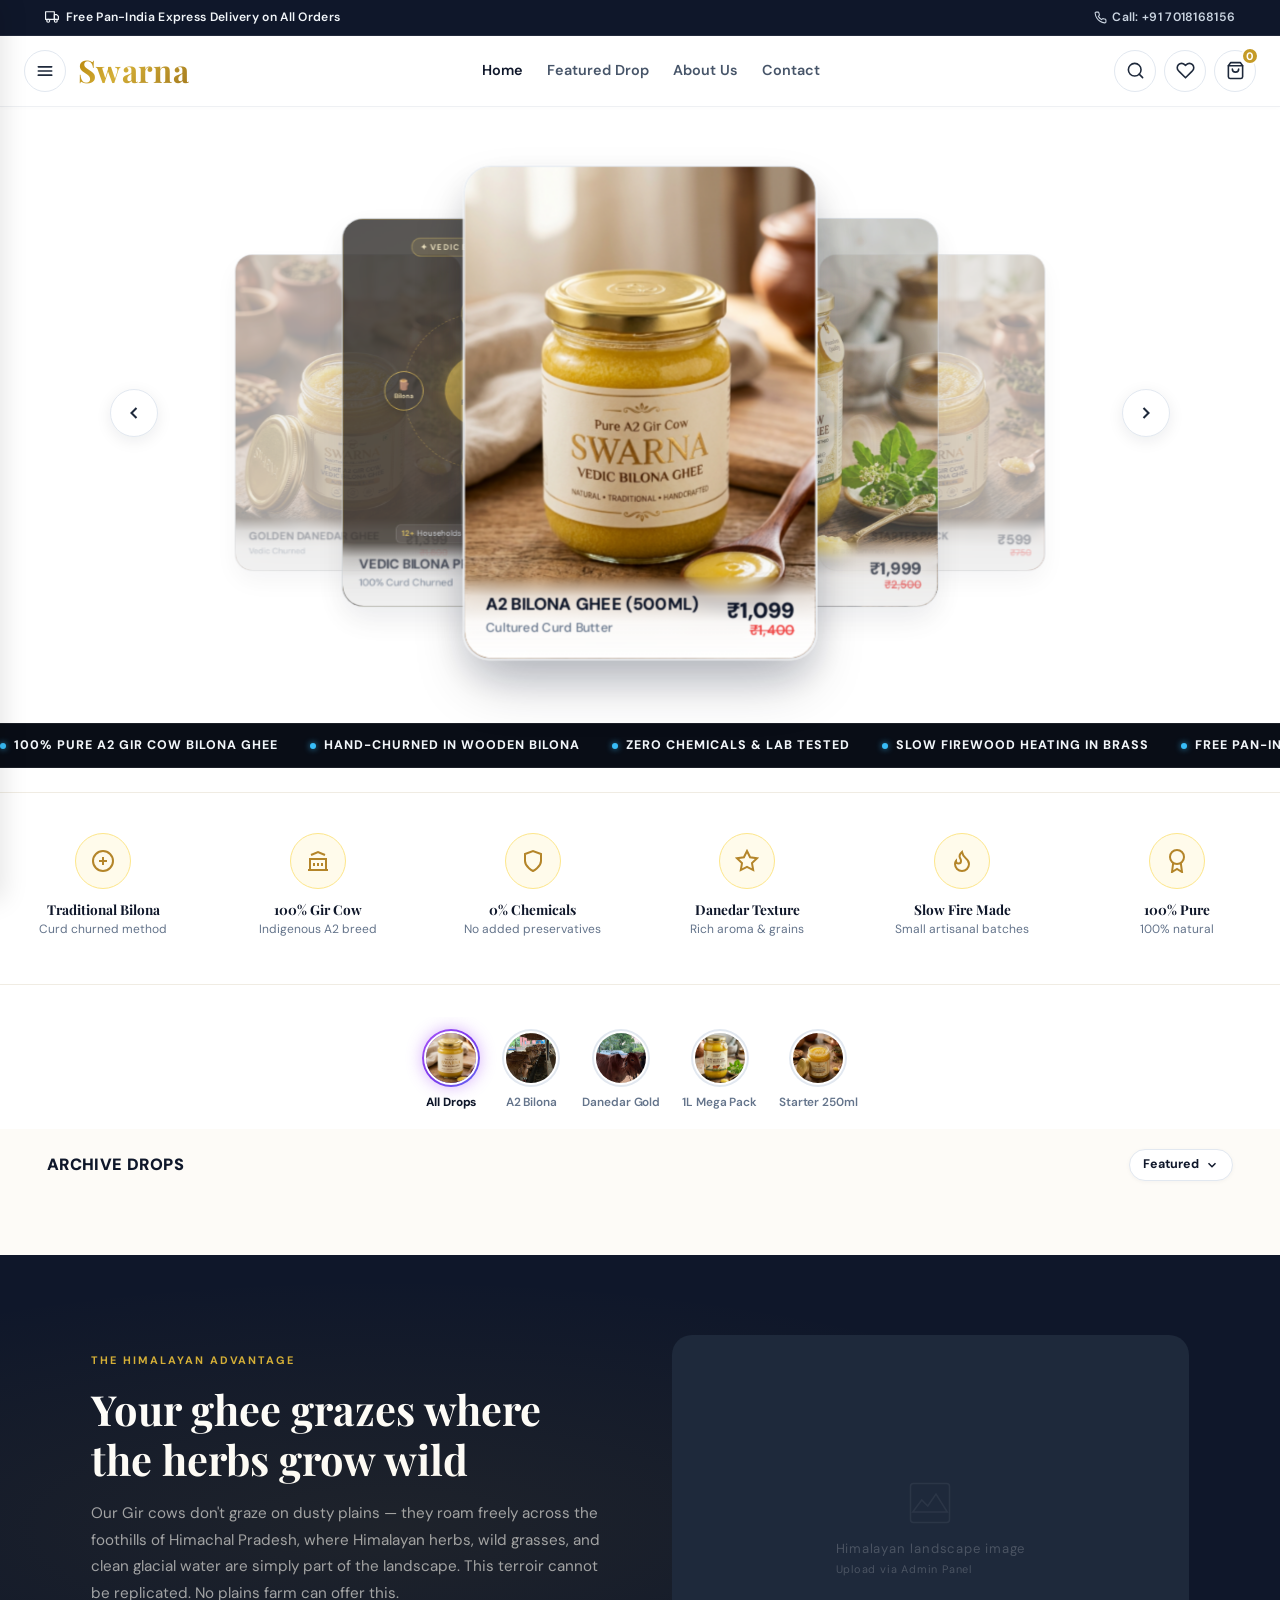
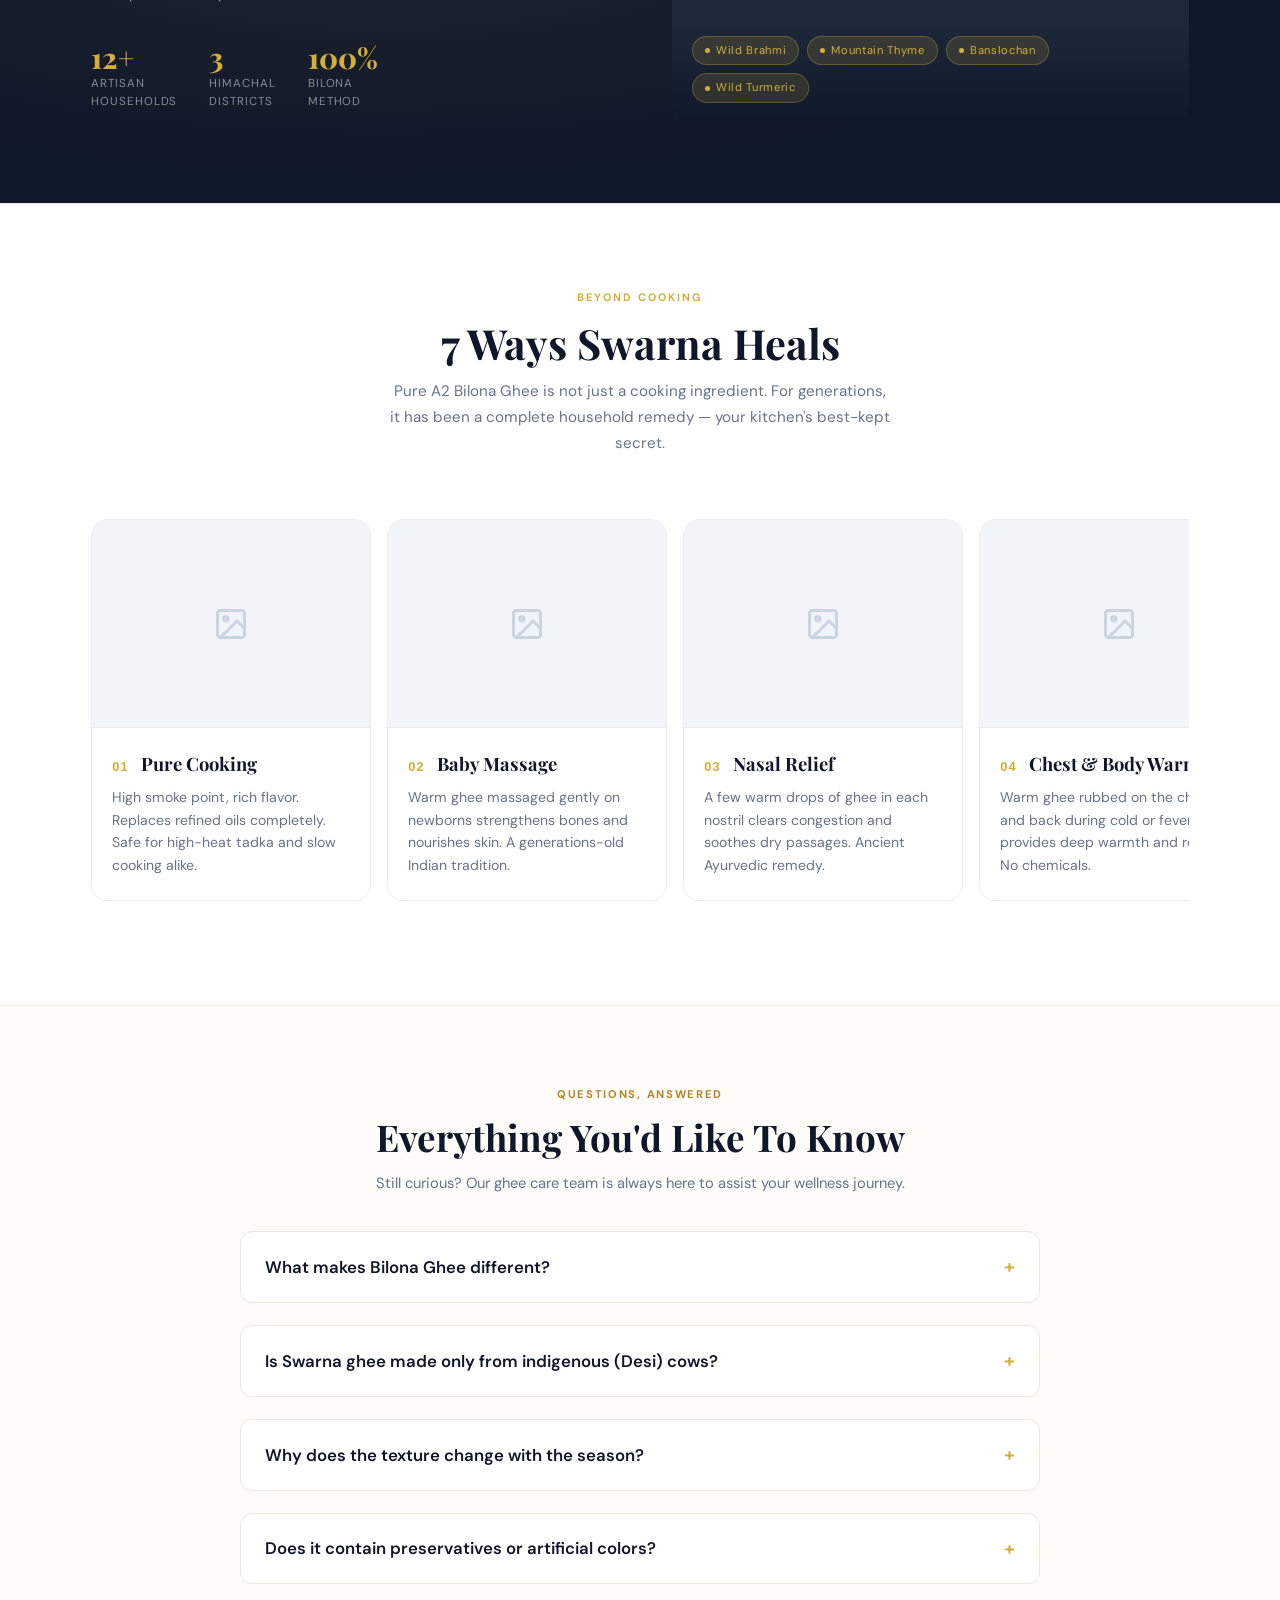
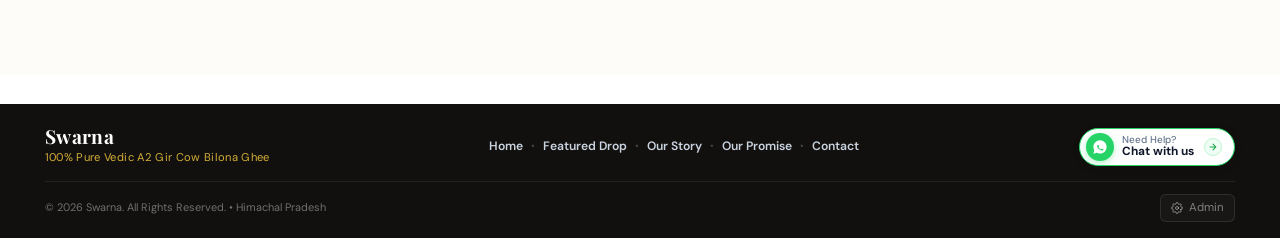
==== index.html @ 678c7cb0 "Initial commit: Swarna Pure A2 Vedic Bilona Ghee eCommerce web app" ====
<!DOCTYPE html>
<html lang="en">
<head>
  <meta charset="UTF-8" />
  <meta name="viewport" content="width=device-width, initial-scale=1.0, viewport-fit=cover" />
  <title>Swarna | Pure A2 Bilona Ghee</title>
  <meta name="description" content="Shop 100% pure A2 Gir Cow Bilona Ghee made using traditional Vedic methods with zero preservatives." />
  <link rel="icon" href="./images/logo.png" type="image/png" />
  
  <!-- Google Fonts -->
  <link rel="preconnect" href="https://fonts.googleapis.com" />
  <link rel="preconnect" href="https://fonts.gstatic.com" crossorigin />
  <link href="https://fonts.googleapis.com/css2?family=DM+Sans:ital,opsz,wght@0,9..40,400..900;1,9..40,400..900&family=Playfair+Display:ital,wght@0,600..900;1,600..900&display=swap" rel="stylesheet" />
  <link rel="stylesheet" href="styles.css" />
</head>
<body class="product-page-body">

  <!-- Top Announcement Bar -->
  <div class="top-bar">
    <div class="container top-bar-content">
      <div class="top-bar-left">
        <span class="announcement-item">
          <svg width="14" height="14" viewBox="0 0 24 24" fill="none" stroke="currentColor" stroke-width="2" stroke-linecap="round" stroke-linejoin="round">
            <rect x="1" y="3" width="15" height="13"></rect>
            <polygon points="16 8 20 8 23 11 23 16 16 16 8"></polygon>
            <circle cx="5.5" cy="18.5" r="2.5"></circle>
            <circle cx="18.5" cy="18.5" r="2.5"></circle>
          </svg>
          <span>Free Pan-India Express Delivery on All Orders</span>
        </span>
      </div>
      <div class="top-bar-right">
        <a href="tel:+917018168156">
          <svg width="13" height="13" viewBox="0 0 24 24" fill="none" stroke="currentColor" stroke-width="2" stroke-linecap="round" stroke-linejoin="round">
            <path d="M22 16.92v3a2 2 0 0 1-2.18 2 19.79 19.79 0 0 1-8.63-3.07 19.5 19.5 0 0 1-6-6 19.79 19.79 0 0 1-3.07-8.67A2 2 0 0 1 4.11 2h3a2 2 0 0 1 2 1.72 12.84 12.84 0 0 0 .7 2.81 2 2 0 0 1-.45 2.11L8.09 9.91a16 16 0 0 0 6 6l1.27-1.27a2 2 0 0 1 2.11-.45 12.84 12.84 0 0 0 2.81.7A2 2 0 0 1 22 16.92z"></path>
          </svg>
          <span>Call: +91 7018168156</span>
        </a>
      </div>
    </div>
  </div>

  <!-- Main Site Header -->
  <header class="site-header">
    <div class="container header-inner">
      <!-- Left Group: Menu Button + Gold Brand Name (Tight Spacing) -->
      <div class="header-left">
        <button class="nav-round-btn header-menu-btn" aria-label="Toggle Navigation Menu" onclick="window.openNavDrawer ? window.openNavDrawer() : document.getElementById('nav-drawer').classList.add('active')">
          <svg width="20" height="20" viewBox="0 0 24 24" fill="none" stroke="currentColor" stroke-width="2" stroke-linecap="round" stroke-linejoin="round">
            <line x1="4" y1="7" x2="20" y2="7"></line>
            <line x1="4" y1="12" x2="20" y2="12"></line>
            <line x1="4" y1="17" x2="20" y2="17"></line>
          </svg>
        </button>

        <a href="index.html" class="brand-logo-clean">
          <span class="brand-title">Swarna</span>
        </a>
      </div>

      <nav class="main-nav">
        <ul>
          <li><a href="index.html" class="active">Home</a></li>
          <li><a href="product.html">Featured Drop</a></li>
          <li><a href="about.html">About Us</a></li>
          <li><a href="contact.html">Contact</a></li>
        </ul>
      </nav>

      <!-- Right: Sleek Round Search, Heart/Wishlist & Bag/Cart Buttons -->
      <div class="header-actions">
        <!-- Search Button -->
        <a href="javascript:void(0)" class="nav-round-btn" aria-label="Search Products" onclick="document.querySelector('.modern-product-grid').scrollIntoView({behavior: 'smooth'})">
          <svg width="19" height="19" viewBox="0 0 24 24" fill="none" stroke="currentColor" stroke-width="2" stroke-linecap="round" stroke-linejoin="round">
            <circle cx="11" cy="11" r="8"></circle>
            <line x1="21" y1="21" x2="16.65" y2="16.65"></line>
          </svg>
        </a>

        <!-- Wishlist / Heart Button -->
        <button class="nav-round-btn wishlist-toggle-btn" aria-label="Wishlist" onclick="alert('Pure Swarna A2 Ghee added to your favorites!')">
          <svg width="19" height="19" viewBox="0 0 24 24" fill="none" stroke="currentColor" stroke-width="2" stroke-linecap="round" stroke-linejoin="round">
            <path d="M20.84 4.61a5.5 5.5 0 0 0-7.78 0L12 5.67l-1.06-1.06a5.5 5.5 0 0 0-7.78 7.78l1.06 1.06L12 21.23l7.78-7.78 1.06-1.06a5.5 5.5 0 0 0 0-7.78z"></path>
          </svg>
        </button>

        <!-- Bag / Cart Button -->
        <button id="cart-btn" class="nav-round-btn cart-round-btn" aria-label="Shopping Bag" onclick="window.openCart ? window.openCart() : document.getElementById('cart-drawer').classList.add('active')">
          <svg width="19" height="19" viewBox="0 0 24 24" fill="none" stroke="currentColor" stroke-width="2" stroke-linecap="round" stroke-linejoin="round">
            <path d="M6 2L3 6v14a2 2 0 0 0 2 2h14a2 2 0 0 0 2-2V6l-3-4z"></path>
            <line x1="3" y1="6" x2="21" y2="6"></line>
            <path d="M16 10a4 4 0 0 1-8 0"></path>
          </svg>
          <span class="cart-count">0</span>
        </button>
      </div>
    </div>
  </header>

  <!-- Carousel Mount Container -->
  <div id="my-custom-carousel"></div>

  <!-- Luxury Dark Marquee Ticker (Exact Match to Reference Style) -->
  <div class="luxury-marquee-strip">
    <div class="luxury-marquee-track">
      <span class="marquee-pill-item"><span class="marquee-dot"></span> 100% PURE A2 GIR COW BILONA GHEE</span>
      <span class="marquee-pill-item"><span class="marquee-dot"></span> HAND-CHURNED IN WOODEN BILONA</span>
      <span class="marquee-pill-item"><span class="marquee-dot"></span> ZERO CHEMICALS & LAB TESTED</span>
      <span class="marquee-pill-item"><span class="marquee-dot"></span> SLOW FIREWOOD HEATING IN BRASS</span>
      <span class="marquee-pill-item"><span class="marquee-dot"></span> FREE PAN-INDIA EXPRESS SHIPPING</span>
      <span class="marquee-pill-item"><span class="marquee-dot"></span> ETHICAL AHIMSA CARE & PASTURE GRAZED</span>
      <span class="marquee-pill-item"><span class="marquee-dot"></span> 100% PURE A2 GIR COW BILONA GHEE</span>
      <span class="marquee-pill-item"><span class="marquee-dot"></span> HAND-CHURNED IN WOODEN BILONA</span>
      <span class="marquee-pill-item"><span class="marquee-dot"></span> ZERO CHEMICALS & LAB TESTED</span>
      <span class="marquee-pill-item"><span class="marquee-dot"></span> SLOW FIREWOOD HEATING IN BRASS</span>
      <span class="marquee-pill-item"><span class="marquee-dot"></span> FREE PAN-INDIA EXPRESS SHIPPING</span>
      <span class="marquee-pill-item"><span class="marquee-dot"></span> ETHICAL AHIMSA CARE & PASTURE GRAZED</span>
    </div>
  </div>

  
  <!-- Trust Strip -->
  <section class="trust-strip">
    <div class="container">
      <div class="trust-item">
        <div class="trust-icon"><svg width="24" height="24" viewBox="0 0 24 24" fill="none" stroke="currentColor" stroke-width="2"><circle cx="12" cy="12" r="10"></circle><path d="M12 8v8M8 12h8"></path></svg></div>
        <h4>Traditional Bilona</h4><p>Curd churned method</p>
      </div>
      <div class="trust-item">
        <div class="trust-icon"><svg width="24" height="24" viewBox="0 0 24 24" fill="none" stroke="currentColor" stroke-width="2"><path d="M3 10h18M5 6l7-3 7 3M4 10v11M20 10v11M8 14v3M12 14v3M16 14v3M2 21h20"></path></svg></div>
        <h4>100% Gir Cow</h4><p>Indigenous A2 breed</p>
      </div>
      <div class="trust-item">
        <div class="trust-icon"><svg width="24" height="24" viewBox="0 0 24 24" fill="none" stroke="currentColor" stroke-width="2"><path d="M12 22s8-4 8-10V5l-8-3-8 3v7c0 6 8 10 8 10z"></path></svg></div>
        <h4>0% Chemicals</h4><p>No added preservatives</p>
      </div>
      <div class="trust-item">
        <div class="trust-icon"><svg width="24" height="24" viewBox="0 0 24 24" fill="none" stroke="currentColor" stroke-width="2"><polygon points="12 2 15.09 8.26 22 9.27 17 14.14 18.18 21.02 12 17.77 5.82 21.02 7 14.14 2 9.27 8.91 8.26 12 2"></polygon></svg></div>
        <h4>Danedar Texture</h4><p>Rich aroma & grains</p>
      </div>
      <div class="trust-item">
        <div class="trust-icon"><svg width="24" height="24" viewBox="0 0 24 24" fill="none" stroke="currentColor" stroke-width="2"><path d="M8.5 14.5A2.5 2.5 0 0011 12c0-1.38-.5-2-1-3-1.072-2.143-.224-4.054 2-6 .5 2.5 2 4.9 4 6.5 2 1.6 3 3.5 3 5.5a7 7 0 11-14 0c0-1.153.433-2.294 1-3a2.5 2.5 0 002.5 2.5z"></path></svg></div>
        <h4>Slow Fire Made</h4><p>Small artisanal batches</p>
      </div>
      <div class="trust-item">
        <div class="trust-icon"><svg width="24" height="24" viewBox="0 0 24 24" fill="none" stroke="currentColor" stroke-width="2"><circle cx="12" cy="8" r="7"></circle><polyline points="8.21 13.89 7 23 12 20 17 23 15.79 13.88"></polyline></svg></div>
        <h4>100% Pure</h4><p>100% natural</p>
      </div>
    </div>
  </section>

  <!-- Horizontal Category Stories / Circle Avatars (With Clean Vertical Gap) -->
  <section class="category-stories-section">
    <div class="container">
      <div class="category-stories-track">
        <!-- Story 1: All Drops -->
        <div class="category-story-item active" onclick="filterCategoryDrops('all', this)">
          <div class="category-story-ring">
            <div class="category-story-img-wrap">
              <img src="./images/swarna-500ml.jpg" alt="All Drops" />
            </div>
          </div>
          <span class="category-story-label">All Drops</span>
        </div>

        <!-- Story 2: A2 Bilona -->
        <div class="category-story-item" onclick="filterCategoryDrops('bilona', this)">
          <div class="category-story-ring">
            <div class="category-story-img-wrap">
              <img src="./images/bilona-churning.jpg" alt="A2 Bilona" />
            </div>
          </div>
          <span class="category-story-label">A2 Bilona</span>
        </div>

        <!-- Story 3: Golden Danedar -->
        <div class="category-story-item" onclick="filterCategoryDrops('danedar', this)">
          <div class="category-story-ring">
            <div class="category-story-img-wrap">
              <img src="./images/golden-ghee.jpg" alt="Danedar Gold" />
            </div>
          </div>
          <span class="category-story-label">Danedar Gold</span>
        </div>

        <!-- Story 4: 1L Value Pack -->
        <div class="category-story-item" onclick="filterCategoryDrops('1000ml', this)">
          <div class="category-story-ring">
            <div class="category-story-img-wrap">
              <img src="./images/swarna-1000ml.jpg" alt="1L Mega Pack" />
            </div>
          </div>
          <span class="category-story-label">1L Mega Pack</span>
        </div>

        <!-- Story 5: Starter 250ml -->
        <div class="category-story-item" onclick="filterCategoryDrops('250ml', this)">
          <div class="category-story-ring">
            <div class="category-story-img-wrap">
              <img src="./images/swarna-250ml.jpg" alt="250ml Starter" />
            </div>
          </div>
          <span class="category-story-label">Starter 250ml</span>
        </div></div></div></div></section>

  <!-- Direct Modern 2-Column Product Grid -->
  <section id="shop-collection" class="collection-section" style="padding-top: 6px;">
    <div class="container">
      <div class="archive-header-row">
        <h2 class="archive-header-title">ARCHIVE DROPS</h2>
        <div class="archive-filter-pill" onclick="alert('Sorting: Featured Collection');">
          <span>Featured</span>
          <svg width="14" height="14" viewBox="0 0 24 24" fill="none" stroke="currentColor" stroke-width="2.5"><polyline points="6 9 12 15 18 9"></polyline></svg>
        </div>
      </div>

      <div class="modern-product-grid" id="dynamic-product-grid">
        <!-- Products will be injected here via API -->
      </div>
    </div>
  </section>

  <!-- ═══════════════════════════════════════════════
       HIMALAYAN DIFFERENCE SECTION
  ════════════════════════════════════════════════ -->
  <section class="himalayan-section">
    <div class="container">
      <div class="himalayan-left">
        <span class="himalayan-tag">The Himalayan Advantage</span>
        <h2 class="himalayan-title" data-en="Your ghee grazes where the herbs grow wild" data-hi="जहाँ जड़ी-बूटियाँ उगती हैं, वहाँ से आती है आपकी घी">Your ghee grazes where the herbs grow wild</h2>
        <p class="himalayan-desc" data-en="Our Gir cows don't graze on dusty plains — they roam freely across the foothills of Himachal Pradesh, where Himalayan herbs, wild grasses, and clean glacial water are simply part of the landscape. This terroir cannot be replicated. No plains farm can offer this." data-hi="हमारी गिर गायें धूल भरे मैदानों में नहीं चरतीं — वे हिमाचल प्रदेश की तलहटियों में स्वतंत्र रूप से विचरती हैं, जहाँ हिमालयी जड़ी-बूटियाँ, जंगली घास और स्वच्छ हिमनद जल परिदृश्य का हिस्सा हैं।">Our Gir cows don't graze on dusty plains — they roam freely across the foothills of Himachal Pradesh, where Himalayan herbs, wild grasses, and clean glacial water are simply part of the landscape. This terroir cannot be replicated. No plains farm can offer this.</p>
        <div class="himalayan-stats">
          <div class="himalayan-stat">
            <div class="himalayan-stat-value" id="stat-households">12+</div>
            <div class="himalayan-stat-label">Artisan<br>Households</div>
          </div>
          <div class="himalayan-stat">
            <div class="himalayan-stat-value" id="stat-districts">3</div>
            <div class="himalayan-stat-label">Himachal<br>Districts</div>
          </div>
          <div class="himalayan-stat">
            <div class="himalayan-stat-value">100%</div>
            <div class="himalayan-stat-label">Bilona<br>Method</div>
          </div>
        </div>
      </div>
      <div class="himalayan-right">
        <div class="himalayan-img-wrap" id="himalayan-img-wrap">
          <div class="himalayan-img-placeholder" id="himalayan-placeholder">
            <svg width="48" height="48" viewBox="0 0 256 256" fill="none" stroke="rgba(255,255,255,0.2)" stroke-width="8"><path d="M220 176L160 80 116 144 84 112 36 176Z"/><rect x="24" y="24" width="208" height="208" rx="16"/></svg>
            <span>Himalayan landscape image<br><small>Upload via Admin Panel</small></span>
          </div>
          <div class="himalayan-herbs">
            <span class="herb-pill"><span class="herb-dot"></span> Wild Brahmi</span>
            <span class="herb-pill"><span class="herb-dot"></span> Mountain Thyme</span>
            <span class="herb-pill"><span class="herb-dot"></span> Banslochan</span>
            <span class="herb-pill"><span class="herb-dot"></span> Wild Turmeric</span>
          </div>
        </div>
      </div>
    </div>
  </section>

  <!-- ═══════════════════════════════════════════════
       7 WAYS SWARNA HEALS
  ════════════════════════════════════════════════ -->
  <section class="heals-section">
    <div class="container">
      <div class="heals-header">
        <span class="heals-section-tag">Beyond Cooking</span>
        <h2 class="heals-title" data-en="7 Ways Swarna Heals" data-hi="7 तरीके जिनसे स्वर्ण घी लाभ देती है">7 Ways Swarna Heals</h2>
        <p class="heals-subtitle" data-en="Pure A2 Bilona Ghee is not just a cooking ingredient. For generations, it has been a complete household remedy — your kitchen's best-kept secret." data-hi="शुद्ध A2 बिलोना घी सिर्फ खाना पकाने की सामग्री नहीं है। पीढ़ियों से यह एक पूर्ण घरेलू उपाय रहा है।">Pure A2 Bilona Ghee is not just a cooking ingredient. For generations, it has been a complete household remedy — your kitchen's best-kept secret.</p>
      </div>
                  <div class="heals-horizontal-track">
        
        <!-- 1. Cooking -->
        <div class="heal-slide-card">
          <div class="heal-slide-img">
            <div class="heal-slide-placeholder">
              <svg viewBox="0 0 24 24" fill="none" stroke="currentColor" stroke-width="2" stroke-linecap="round" stroke-linejoin="round"><rect x="3" y="3" width="18" height="18" rx="2" ry="2"></rect><circle cx="8.5" cy="8.5" r="1.5"></circle><polyline points="21 15 16 10 5 21"></polyline></svg>
            </div>
          </div>
          <div class="heal-slide-content">
            <h3 data-en="<span>01</span> Pure Cooking" data-hi="<span>01</span> शुद्ध खाना पकाना"><span>01</span> Pure Cooking</h3>
            <p data-en="High smoke point, rich flavor. Replaces refined oils completely. Safe for high-heat tadka and slow cooking alike." data-hi="उच्च स्मोक पॉइंट, समृद्ध स्वाद। परिष्कृत तेलों को पूरी तरह से बदलता है।">High smoke point, rich flavor. Replaces refined oils completely. Safe for high-heat tadka and slow cooking alike.</p>
          </div>
        </div>

        <!-- 2. Baby Massage -->
        <div class="heal-slide-card">
          <div class="heal-slide-img">
            <div class="heal-slide-placeholder">
              <svg viewBox="0 0 24 24" fill="none" stroke="currentColor" stroke-width="2" stroke-linecap="round" stroke-linejoin="round"><rect x="3" y="3" width="18" height="18" rx="2" ry="2"></rect><circle cx="8.5" cy="8.5" r="1.5"></circle><polyline points="21 15 16 10 5 21"></polyline></svg>
            </div>
          </div>
          <div class="heal-slide-content">
            <h3 data-en="<span>02</span> Baby Massage" data-hi="<span>02</span> शिशु मालिश"><span>02</span> Baby Massage</h3>
            <p data-en="Warm ghee massaged gently on newborns strengthens bones and nourishes skin. A generations-old Indian tradition." data-hi="नवजात शिशुओं पर गर्म घी की मालिश हड्डियों को मजबूत बनाती है और त्वचा को पोषण देती है।">Warm ghee massaged gently on newborns strengthens bones and nourishes skin. A generations-old Indian tradition.</p>
          </div>
        </div>

        <!-- 3. Nasal & Cold -->
        <div class="heal-slide-card">
          <div class="heal-slide-img">
            <div class="heal-slide-placeholder">
              <svg viewBox="0 0 24 24" fill="none" stroke="currentColor" stroke-width="2" stroke-linecap="round" stroke-linejoin="round"><rect x="3" y="3" width="18" height="18" rx="2" ry="2"></rect><circle cx="8.5" cy="8.5" r="1.5"></circle><polyline points="21 15 16 10 5 21"></polyline></svg>
            </div>
          </div>
          <div class="heal-slide-content">
            <h3 data-en="<span>03</span> Nasal Relief" data-hi="<span>03</span> नाक से राहत"><span>03</span> Nasal Relief</h3>
            <p data-en="A few warm drops of ghee in each nostril clears congestion and soothes dry passages. Ancient Ayurvedic remedy." data-hi="प्रत्येक नथुने में गर्म घी की कुछ बूंदें जमाव को साफ करती हैं।">A few warm drops of ghee in each nostril clears congestion and soothes dry passages. Ancient Ayurvedic remedy.</p>
          </div>
        </div>

        <!-- 4. Chest/Body Rub -->
        <div class="heal-slide-card">
          <div class="heal-slide-img">
            <div class="heal-slide-placeholder">
              <svg viewBox="0 0 24 24" fill="none" stroke="currentColor" stroke-width="2" stroke-linecap="round" stroke-linejoin="round"><rect x="3" y="3" width="18" height="18" rx="2" ry="2"></rect><circle cx="8.5" cy="8.5" r="1.5"></circle><polyline points="21 15 16 10 5 21"></polyline></svg>
            </div>
          </div>
          <div class="heal-slide-content">
            <h3 data-en="<span>04</span> Chest & Body Warmth" data-hi="<span>04</span> छाती व शरीर की गर्माहट"><span>04</span> Chest & Body Warmth</h3>
            <p data-en="Warm ghee rubbed on the chest and back during cold or fever provides deep warmth and relief. No chemicals." data-hi="सर्दी या बुखार के दौरान छाती और पीठ पर गर्म घी की मालिश गहरी गर्माहट देती है।">Warm ghee rubbed on the chest and back during cold or fever provides deep warmth and relief. No chemicals.</p>
          </div>
        </div>

        <!-- 5. Hair Oiling -->
        <div class="heal-slide-card">
          <div class="heal-slide-img">
            <div class="heal-slide-placeholder">
              <svg viewBox="0 0 24 24" fill="none" stroke="currentColor" stroke-width="2" stroke-linecap="round" stroke-linejoin="round"><rect x="3" y="3" width="18" height="18" rx="2" ry="2"></rect><circle cx="8.5" cy="8.5" r="1.5"></circle><polyline points="21 15 16 10 5 21"></polyline></svg>
            </div>
          </div>
          <div class="heal-slide-content">
            <h3 data-en="<span>05</span> Hair Nourishment" data-hi="<span>05</span> बालों का पोषण"><span>05</span> Hair Nourishment</h3>
            <p data-en="Warm ghee massaged into the scalp reduces dryness, frizz, and promotes healthy hair growth." data-hi="खोपड़ी में गर्म घी की मालिश रूखापन कम करती है और स्वस्थ बालों के विकास को बढ़ाती है।">Warm ghee massaged into the scalp reduces dryness, frizz, and promotes healthy hair growth.</p>
          </div>
        </div>

        <!-- 6. Cracked Heels -->
        <div class="heal-slide-card">
          <div class="heal-slide-img">
            <div class="heal-slide-placeholder">
              <svg viewBox="0 0 24 24" fill="none" stroke="currentColor" stroke-width="2" stroke-linecap="round" stroke-linejoin="round"><rect x="3" y="3" width="18" height="18" rx="2" ry="2"></rect><circle cx="8.5" cy="8.5" r="1.5"></circle><polyline points="21 15 16 10 5 21"></polyline></svg>
            </div>
          </div>
          <div class="heal-slide-content">
            <h3 data-en="<span>06</span> Cracked Heels" data-hi="<span>06</span> फटी एड़ियाँ"><span>06</span> Cracked Heels</h3>
            <p data-en="Apply ghee on cracked heels before sleeping — nature's deepest moisturizer. No petroleum, no parabens." data-hi="सोने से पहले फटी एड़ियों पर घी लगाएं — प्रकृति का सबसे गहरा मॉइस्चराइजर।">Apply ghee on cracked heels before sleeping — nature's deepest moisturizer. No petroleum, no parabens.</p>
          </div>
        </div>

        <!-- 7. Diya / Lamp -->
        <div class="heal-slide-card">
          <div class="heal-slide-img">
            <div class="heal-slide-placeholder">
              <svg viewBox="0 0 24 24" fill="none" stroke="currentColor" stroke-width="2" stroke-linecap="round" stroke-linejoin="round"><rect x="3" y="3" width="18" height="18" rx="2" ry="2"></rect><circle cx="8.5" cy="8.5" r="1.5"></circle><polyline points="21 15 16 10 5 21"></polyline></svg>
            </div>
          </div>
          <div class="heal-slide-content">
            <h3 data-en="<span>07</span> Diya & Sacred Lamp" data-hi="<span>07</span> दीया व लैंप"><span>07</span> Diya & Sacred Lamp</h3>
            <p data-en="Pure ghee burns clean with no soot — the traditional choice for diyas, havan, and religious ceremonies." data-hi="शुद्ध घी बिना कालिख के जलती है — दीयों, हवन और धार्मिक समारोहों के लिए पारंपरिक विकल्प।">Pure ghee burns clean with no soot — the traditional choice for diyas, havan, and religious ceremonies.</p>
          </div>
        </div>

      </div>
    </div>
  </section>

  
  <!-- FAQ Section -->
  <section class="faq-section">
    <div class="container">
      <div class="faq-section-header">
        <span class="comparison-tag">Questions, Answered</span>
        <h2 class="comparison-title" data-en="Everything You'd Like To Know" data-hi="वह सब कुछ जो आप जानना चाहेंगे">Everything You'd Like To Know</h2>
        <p class="comparison-subtitle" data-en="Still curious? Our ghee care team is always here to assist your wellness journey." data-hi="अभी भी उत्सुक हैं? हमारी घी देखभाल टीम आपकी वेलनेस यात्रा में सहायता के लिए हमेशा मौजूद है।">Still curious? Our ghee care team is always here to assist your wellness journey.</p>
      </div>
      <div class="faq-container">
        
        <div class="faq-item">
          <div class="faq-question">
            <span data-en="What makes Bilona Ghee different?" data-hi="बिलोना घी को क्या अलग बनाता है?">What makes Bilona Ghee different?</span>
            <div class="faq-icon">+</div>
          </div>
          <div class="faq-answer" data-en="Traditional Bilona Ghee begins with cultured curd, which is churned with a wooden bilona to separate fresh butter and then slowly heated over low fire. This patient method gives the ghee its distinctive nutty aroma, granular texture, and superior bio-availability." data-hi="पारंपरिक बिलोना घी की शुरुआत कल्चर्ड दही से होती है, जिसे लकड़ी के बिलोना से मथा जाता है।">Traditional Bilona Ghee begins with cultured curd, which is churned with a wooden bilona to separate fresh butter and then slowly heated over low fire. This patient method gives the ghee its distinctive nutty aroma, granular texture, and superior bio-availability.</div>
        </div>

        <div class="faq-item">
          <div class="faq-question">
            <span data-en="Is Swarna ghee made only from indigenous (Desi) cows?" data-hi="क्या स्वर्ण घी केवल स्वदेशी गायों से बना है?">Is Swarna ghee made only from indigenous (Desi) cows?</span>
            <div class="faq-icon">+</div>
          </div>
          <div class="faq-answer" data-en="Yes, absolutely. We source our milk exclusively from purebred, pasture-grazed Gir cows in Himachal Pradesh." data-hi="हाँ बिल्कुल।">Yes, absolutely. We source our milk exclusively from purebred, pasture-grazed Gir cows in Himachal Pradesh.</div>
        </div>

        <div class="faq-item">
          <div class="faq-question">
            <span data-en="Why does the texture change with the season?" data-hi="मौसम के साथ बनावट क्यों बदलती है?">Why does the texture change with the season?</span>
            <div class="faq-icon">+</div>
          </div>
          <div class="faq-answer" data-en="Pure ghee melts in summer and solidifies in winter. The famous 'danedar' (granular) texture is a natural property of A2 Bilona ghee, proving it has not been homogenized or artificially stabilized." data-hi="शुद्ध घी गर्मियों में पिघल जाता है और सर्दियों में जम जाता है।">Pure ghee melts in summer and solidifies in winter. The famous 'danedar' (granular) texture is a natural property of A2 Bilona ghee, proving it has not been homogenized or artificially stabilized.</div>
        </div>

        <div class="faq-item">
          <div class="faq-question">
            <span data-en="Does it contain preservatives or artificial colors?" data-hi="क्या इसमें परिरक्षक या कृत्रिम रंग हैं?">Does it contain preservatives or artificial colors?</span>
            <div class="faq-icon">+</div>
          </div>
          <div class="faq-answer" data-en="Zero. Swarna Ghee is 100% pure and natural, free from any preservatives, colors, or chemical additives." data-hi="शून्य। स्वर्ण घी 100% शुद्ध और प्राकृतिक है।">Zero. Swarna Ghee is 100% pure and natural, free from any preservatives, colors, or chemical additives.</div>
        </div>

      </div>
    </div>
  </section>

    <!-- Site Ultra-Compact Footer -->
    <!-- Site Ultra-Compact Footer -->
  <footer class="site-footer">
    <div class="container">
      <div class="footer-compact-row">
        <!-- Brand & Tagline -->
        <div class="footer-brand-box">
          <span class="footer-brand-name">Swarna</span>
          <span class="footer-brand-tagline">100% Pure Vedic A2 Gir Cow Bilona Ghee</span>
        </div>

        <!-- Quick Links (Inline) -->
        <div class="footer-nav-inline">
          <a href="index.html">Home</a>
          <span class="f-dot">&bull;</span>
          <a href="product.html">Featured Drop</a>
          <span class="f-dot">&bull;</span>
          <a href="about.html">Our Story</a>
          <span class="f-dot">&bull;</span>
          <a href="verify.html">Our Promise</a>
          <span class="f-dot">&bull;</span>
          <a href="contact.html">Contact</a>
        </div>

        <!-- Help Pill -->
        <div class="footer-action-box">
          <a href="https://wa.me/917018168156?text=Hello%20Swarna%20Care,%20I%20need%20help%20with%20my%20order%20or%20products." 
             class="footer-wa-card" 
             target="_blank" 
             rel="noopener noreferrer" 
             aria-label="Contact Swarna Care on WhatsApp">
            <div class="footer-wa-icon">
              <svg viewBox="0 0 24 24" width="16" height="16" fill="currentColor">
                <path d="M12.04 2c-5.46 0-9.91 4.45-9.91 9.91 0 1.75.46 3.45 1.32 4.95L2.05 22l5.25-1.38c1.45.79 3.08 1.21 4.74 1.21 5.46 0 9.91-4.45 9.91-9.91 0-2.65-1.03-5.14-2.9-7.01A9.82 9.82 0 0 0 12.04 2zm5.79 14.07c-.24.68-1.4 1.25-1.92 1.33-.5.08-1.15.11-3.69-.94-2.17-.9-3.57-3.11-3.68-3.26-.11-.15-.88-1.17-.88-2.23 0-1.06.56-1.58.76-1.8.2-.22.44-.28.59-.28.15 0 .3 0 .43.01.14.01.32-.05.5.39.19.46.65 1.58.71 1.7.06.12.1.26.02.42-.08.16-.12.26-.24.4-.12.14-.25.31-.36.42-.12.12-.25.25-.11.49.14.24.63 1.04 1.35 1.68.93.83 1.71 1.09 1.95 1.21.24.12.38.1.52-.06.14-.16.6-.7.76-.94.16-.24.32-.2.54-.12.22.08 1.4.66 1.64.78.24.12.4.18.46.28.06.1.06.58-.18 1.26z"/>
              </svg>
            </div>
            <div class="footer-wa-text">
              <span class="f-wa-title" data-en="Need Help?" data-hi="सहायता?">Need Help?</span>
              <span class="f-wa-sub" data-en="Chat with us" data-hi="चैट करें">Chat with us</span>
            </div>
            <div class="footer-wa-arrow">
              <svg width="10" height="10" viewBox="0 0 24 24" fill="none" stroke="currentColor" stroke-width="2.5" stroke-linecap="round" stroke-linejoin="round"><path d="M5 12h14M12 5l7 7-7 7"/></svg>
            </div>
          </a>
        </div>
      </div>

      <!-- Bottom Line: Copyright & Admin -->
      <div class="footer-bottom">
        <div>© 2026 Swarna. All Rights Reserved. &bull; Himachal Pradesh</div>
        <div class="footer-admin-wrap">
          <a href="admin.html" class="footer-admin-link" title="Admin Portal">
            <svg width="12" height="12" viewBox="0 0 24 24" fill="none" stroke="currentColor" stroke-width="2" stroke-linecap="round" stroke-linejoin="round"><circle cx="12" cy="12" r="3"/><path d="M19.4 15a1.65 1.65 0 0 0 .33 1.82l.06.06a2 2 0 0 1-2.83 2.83l-.06-.06a1.65 1.65 0 0 0-1.82-.33 1.65 1.65 0 0 0-1 1.51V21a2 2 0 0 1-4 0v-.09A1.65 1.65 0 0 0 9 19.4a1.65 1.65 0 0 0-1.82.33l-.06.06a2 2 0 0 1-2.83-2.83l.06-.06A1.65 1.65 0 0 0 4.68 15a1.65 1.65 0 0 0-1.51-1H3a2 2 0 0 1 0-4h.09A1.65 1.65 0 0 0 4.6 9a1.65 1.65 0 0 0-.33-1.82l-.06-.06a2 2 0 0 1 2.83-2.83l.06.06A1.65 1.65 0 0 0 9 4.68a1.65 1.65 0 0 0 1-1.51V3a2 2 0 0 1 4 0v.09a1.65 1.65 0 0 0 1 1.51 1.65 1.65 0 0 0 1.82-.33l.06-.06a2 2 0 0 1 2.83 2.83l-.06.06A1.65 1.65 0 0 0 19.4 9a1.65 1.65 0 0 0 1.51 1H21a2 2 0 0 1 0 4h-.09a1.65 1.65 0 0 0-1.51 1z"/></svg>
            <span>Admin</span>
          </a>
        </div>
      </div>
    </div>
  </footer>

  <!-- Modern Atelier-Style Shopping Bag Drawer -->
  <div id="cart-drawer-overlay" class="cart-drawer-overlay" onclick="window.closeCart ? window.closeCart() : document.getElementById('cart-drawer').classList.remove('active')"></div>
  <div id="cart-drawer" class="cart-drawer">
    <div class="cart-drawer-header">
      <h2 class="cart-drawer-main-title">YOUR BAG</h2>
      <button id="close-cart-btn" class="nav-round-btn cart-close-btn" aria-label="Close Bag" onclick="window.closeCart ? window.closeCart() : document.getElementById('cart-drawer').classList.remove('active')">
        <svg width="20" height="20" viewBox="0 0 24 24" fill="none" stroke="currentColor" stroke-width="2.2" stroke-linecap="round" stroke-linejoin="round">
          <line x1="18" y1="6" x2="6" y2="18"></line>
          <line x1="6" y1="6" x2="18" y2="18"></line>
        </svg>
      </button>
    </div>
    <div class="cart-drawer-body" id="cart-drawer-body"></div>
  </div>

  <!-- Full-Screen Atelier-Style Slide-Out Navigation Drawer -->
  <div id="nav-drawer-overlay" class="nav-drawer-overlay" onclick="window.closeNavDrawer ? window.closeNavDrawer() : document.getElementById('nav-drawer').classList.remove('active')"></div>
  <div id="nav-drawer" class="nav-drawer-card">
    <div class="nav-drawer-header">
      <div class="drawer-brand-title">Swarna</div>
      <button id="nav-drawer-close" class="nav-round-btn drawer-close-btn" aria-label="Close Menu" onclick="window.closeNavDrawer ? window.closeNavDrawer() : document.getElementById('nav-drawer').classList.remove('active')">
        <svg width="20" height="20" viewBox="0 0 24 24" fill="none" stroke="currentColor" stroke-width="2.2" stroke-linecap="round" stroke-linejoin="round">
          <line x1="18" y1="6" x2="6" y2="18"></line>
          <line x1="6" y1="6" x2="18" y2="18"></line>
        </svg>
      </button>
    </div>

    <!-- Clean Normal Profile Card -->
    <div class="drawer-vip-card" onclick="location.href='index.html#shop-collection'">
      <div class="vip-user-icon">
        <svg width="22" height="22" viewBox="0 0 24 24" fill="none" stroke="#0f172a" stroke-width="2" stroke-linecap="round" stroke-linejoin="round"><path d="M19 21v-2a4 4 0 0 0-4-4H9a4 4 0 0 0-4 4v2"></path><circle cx="12" cy="7" r="4"></circle></svg>
      </div>
      <div class="vip-info">
        <div class="vip-title">My Profile & Orders</div>
        <div class="vip-sub">Track orders & account details &rarr;</div>
      </div>
    </div>

    <div class="drawer-section-label">NAVIGATION</div>
    <div class="drawer-nav-list">
      <a href="index.html" class="drawer-nav-item"><span class="d-item-text">LATEST DROPS (A2 GHEE)</span></a>
      <a href="product.html?size=500ml" class="drawer-nav-item item-highlight"><span class="d-item-text">FEATURED DROP (500ML)</span><span class="drawer-badge-purple">POPULAR</span></a>
      <a href="about.html" class="drawer-nav-item"><span class="d-item-text">OUR BILONA HERITAGE</span></a>
      <a href="verify.html" class="drawer-nav-item"><span class="d-item-text">OUR PROMISE & VERIFY</span></a>
      <a href="contact.html" class="drawer-nav-item"><span class="d-item-text">CONTACT CARE & DISPATCH</span></a>
    </div>

    <div class="drawer-section-label" style="margin-top: 24px;">ASSISTANCE & POLICIES</div>
    <div class="drawer-grid-buttons">
      <a href="contact.html" class="drawer-pill-btn"><span>7-Day Return</span></a>
      <a href="contact.html" class="drawer-pill-btn"><span>Shipping/COD</span></a>
      <a href="verify.html" class="drawer-pill-btn"><span>Lab Reports</span></a>
      <a href="https://wa.me/917018168156" target="_blank" class="drawer-pill-btn"><span>WhatsApp</span></a>
    </div>

    <!-- Language Toggle -->
    <div class="lang-toggle-wrap">
      <span class="lang-toggle-label">Language</span>
      <div class="lang-toggle-btns">
        <button class="lang-btn active" id="lang-en" onclick="setLanguage('en')">EN</button>
        <button class="lang-btn" id="lang-hi" onclick="setLanguage('hi')">हिंदी</button>
      </div>
    </div>
  </div>

  

    


  <script src="app.js"></script>

  <script>
    function filterCategoryDrops(category, element) {
      document.querySelectorAll('.category-story-item').forEach(el => el.classList.remove('active'));
      if (element) element.classList.add('active');
      const cards = document.querySelectorAll('.m-product-card');
      cards.forEach(card => {
        const title = card.querySelector('.m-card-title')?.textContent.toLowerCase() || '';
        const variant = card.querySelector('.m-variant-pill')?.textContent.toLowerCase() || '';
        if (category === 'all') { card.style.display = 'flex'; card.style.opacity = '1'; }
        else if (category === '1000ml') { card.style.display = (title.includes('1000ml') || title.includes('1l')) ? 'flex' : 'none'; card.style.opacity = '1'; }
        else if (category === '250ml') { card.style.display = (title.includes('250ml') || title.includes('trial')) ? 'flex' : 'none'; card.style.opacity = '1'; }
        else if (category === 'danedar') { card.style.display = (title.includes('500ml') || variant.includes('wood fired') || title.includes('bilona')) ? 'flex' : 'none'; card.style.opacity = '1'; }
        else if (category === 'bilona') { card.style.display = 'flex'; card.style.opacity = '1'; }
      });
    }

    // ── Hindi / English Toggle ──────────────────────────
    function setLanguage(lang) {
      document.documentElement.lang = lang === 'hi' ? 'hi' : 'en';
      localStorage.setItem('swarna-lang', lang);
      document.querySelectorAll('[data-en]').forEach(el => {
        el.textContent = lang === 'hi' ? (el.dataset.hi || el.dataset.en) : el.dataset.en;
      });
      document.querySelectorAll('.lang-btn').forEach(b => b.classList.remove('active'));
      const btn = document.getElementById('lang-' + lang);
      if (btn) btn.classList.add('active');
    }

    // Apply saved language on load
    const savedLang = localStorage.getItem('swarna-lang') || 'en';
    if (savedLang === 'hi') setLanguage('hi');

    // ── Load dynamic data from products.json ──────────────────────────
    fetch('/api/products').then(r => r.json()).then(data => {
      const s = data.settings || {};
      if (s.maker_households) {
        const el = document.getElementById('stat-households');
        if (el) el.textContent = s.maker_households;
      }
      if (s.maker_districts) {
        const el = document.getElementById('stat-districts');
        if (el) el.textContent = s.maker_districts;
      }
      // Load himalayan image if uploaded
      if (data.media && data.media.himalayan_image) {
        const wrap = document.getElementById('himalayan-img-wrap');
        const placeholder = document.getElementById('himalayan-placeholder');
        if (wrap && placeholder) {
          const img = document.createElement('img');
          img.src = data.media.himalayan_image;
          img.style.cssText = 'width:100%;height:100%;object-fit:cover;position:absolute;inset:0;z-index:1;';
          placeholder.style.display = 'none';
          wrap.insertBefore(img, wrap.firstChild);
          
          // Ensure herbs stay on top
          const herbs = wrap.querySelector('.himalayan-herbs');
          if (herbs) herbs.style.zIndex = '2';
        }
      }

      // Populate Product Grid
      const grid = document.getElementById('dynamic-product-grid');
      if (grid && data.products) {
        const productsHTML = data.products
          .filter(p => p.visible !== false)
          .map(p => {
            const hasDiscount = p.mrp > p.price;
            const discountPercent = hasDiscount ? Math.round(((p.mrp - p.price) / p.mrp) * 100) : 0;
            return `
            <div class="m-product-card" onclick="location.href='${p.link || 'product.html'}'">
              <div class="m-card-image-wrap">
                <button class="m-wishlist-btn" aria-label="Add to wishlist" onclick="event.stopPropagation(); alert('Added to Saved Vault!');">
                  <svg width="18" height="18" viewBox="0 0 24 24" fill="none" stroke="currentColor" stroke-width="2" stroke-linecap="round" stroke-linejoin="round">
                    <path d="M20.84 4.61a5.5 5.5 0 0 0-7.78 0L12 5.67l-1.06-1.06a5.5 5.5 0 0 0-7.78 7.78l1.06 1.06L12 21.23l7.78-7.78 1.06-1.06a5.5 5.5 0 0 0 0-7.78z"></path>
                  </svg>
                </button>
                <img src="${p.image || ''}" alt="${p.title}" class="m-card-img" />
                </div>
              <div class="m-card-details">
                <div class="m-price-line">
                  <span class="m-current-price">₹${p.price.toLocaleString()}</span>
                  ${hasDiscount ? `<span class="m-orig-price">₹${p.mrp.toLocaleString()}</span><span class="m-discount-tag">${discountPercent}% off</span>` : ''}
                </div>
                <div class="m-card-title">${p.title} &bull; ${p.subtitle}</div>
              </div>
            </div>
            `;
          }).join('');
        grid.innerHTML = productsHTML;
      }
    }).catch(() => {});
  </script>

  <!-- Admin Panel Entry (hidden button bottom-right) -->
  
  
  
    </div>
  </div>
</body>

</html>
---- styles.css ----
/* ==========================================================================
   SWARNA - MOBILE-FIRST RESPONSIVE LUXURY STYLESHEET
   ========================================================================== */

:root {
  /* Colors */
  --color-primary: #8e5b23;
  --color-primary-dark: #633e14;
  --color-primary-light: #b47838;
  --color-gold: #c59b27;
  --color-gold-light: #f7e7b4;
  --color-gold-glow: #d4af37;
  --color-amber: #e69138;
  
  --color-cream: #fbf7ee;
  --color-cream-light: #fffdf9;
  --color-cream-dark: #f0e6d2;
  
  --color-green-dark: #204028;
  --color-green-accent: #2e7d32;
  --color-green-light: #e8f5e9;
  
  --color-dark: #181512;
  --color-charcoal: #2c2825;
  --color-text-main: #2b2825;
  --color-text-muted: #6b665f;
  --color-border: #e6decb;
  --color-white: #ffffff;
  
  /* Typography */
  --font-serif: 'Playfair Display', Georgia, serif;
  --font-sans: 'DM Sans', 'Poppins', -apple-system, BlinkMacSystemFont, 'Segoe UI', Roboto, sans-serif;
  
  /* Shadows */
  --shadow-sm: 0 2px 8px rgba(0, 0, 0, 0.04);
  --shadow-md: 0 6px 18px rgba(0, 0, 0, 0.08);
  --shadow-lg: 0 12px 32px rgba(0, 0, 0, 0.12);
  --shadow-gold: 0 6px 20px rgba(197, 155, 39, 0.25);
  
  /* Radii & Transitions */
  --radius-sm: 8px;
  --radius-md: 14px;
  --radius-lg: 22px;
  --radius-full: 9999px;
  --transition: all 0.25s cubic-bezier(0.2, 0.8, 0.2, 1);
  
  --header-height: 68px;
  --max-width: 1440px;
}

/* Base Mobile Reset */
*, *::before, *::after {
  box-sizing: border-box;
  margin: 0;
  padding: 0;
  -webkit-tap-highlight-color: transparent;
}

html {
  scroll-behavior: smooth;
  font-size: 16px;
  text-size-adjust: 100%;
  -webkit-text-size-adjust: 100%;
  overflow-x: hidden;
  max-width: 100vw;
  width: 100%;
}

body {
  font-family: var(--font-sans);
  background-color: var(--color-cream);
  color: var(--color-text-main);
  line-height: 1.55;
  overflow-x: hidden;
  max-width: 100vw;
  width: 100%;
  position: relative;
  -webkit-font-smoothing: antialiased;
  padding-bottom: 74px; /* Space for mobile sticky action bar */
}

@media (min-width: 992px) {
  body {
    padding-bottom: 0;
  }
}

img {
  max-width: 100%;
  height: auto;
  display: block;
}

a {
  color: inherit;
  text-decoration: none;
}

button, input, textarea, select {
  font-family: inherit;
  font-size: 16px; /* Prevents auto-zoom on iOS Safari */
}

button {
  cursor: pointer;
  border: none;
  background: none;
}

.container {
  width: 100%;
  max-width: var(--max-width);
  margin: 0 auto;
  padding: 0 clamp(16px, 3.5vw, 48px);
}

/* Typography Helpers */
h1, h2, h3, h4, h5, h6 {
  font-family: var(--font-serif);
  color: var(--color-dark);
  font-weight: 700;
  line-height: 1.25;
}

.section-tag {
  display: inline-flex;
  align-items: center;
  gap: 6px;
  font-size: 0.76rem;
  font-weight: 700;
  letter-spacing: 1.5px;
  text-transform: uppercase;
  color: var(--color-primary);
  margin-bottom: 8px;
}

.section-tag::before {
  content: '━';
  color: var(--color-gold);
  font-weight: 900;
}

.section-title {
  font-size: clamp(1.75rem, 6vw, 2.6rem);
  color: var(--color-dark);
  margin-bottom: 12px;
  letter-spacing: -0.5px;
}

.section-subtitle {
  font-size: 0.95rem;
  color: var(--color-text-muted);
  max-width: 600px;
  margin: 0 auto;
  line-height: 1.6;
}

@media (min-width: 768px) {
  .section-subtitle {
    font-size: 1.05rem;
  }
}

.text-center {
  text-align: center;
}

/* Top Announcement Bar */
.top-bar {
  background-color: #0f172a;
  color: #f8fafc;
  font-size: 0.76rem;
  font-weight: 600;
  padding: 8px 0;
  border-bottom: 1px solid rgba(255, 255, 255, 0.08);
  letter-spacing: 0.3px;
}

.top-bar-content {
  display: flex;
  justify-content: space-between;
  align-items: center;
}

.top-bar-left {
  display: flex;
  align-items: center;
  justify-content: center;
}

.top-bar-left .announcement-item {
  display: inline-flex;
  align-items: center;
  gap: 7px;
  color: #f1f5f9;
}

.top-bar-right {
  display: flex;
  align-items: center;
  gap: 16px;
}

.top-bar-right a {
  display: inline-flex;
  align-items: center;
  gap: 5px;
  color: #cbd5e1;
  transition: color 0.2s ease;
}

.top-bar-right a:hover {
  color: #ffffff;
}

@media (max-width: 767px) {
  .top-bar-left {
    width: 100%;
    text-align: center;
  }
  .top-bar-right {
    display: none;
  }
}

/* Modern Clean Atelier-Style Header */
.site-header {
  position: sticky;
  top: 0;
  background-color: #ffffff;
  z-index: 1000;
  border-bottom: 1px solid #eef0f3;
  box-shadow: 0 1px 4px rgba(0, 0, 0, 0.02);
  transition: var(--transition);
}

.header-inner {
  display: flex;
  align-items: center;
  justify-content: space-between;
  height: 62px;
  padding: 0 16px;
  position: relative;
}

@media (min-width: 992px) {
  .header-inner {
    height: 70px;
    padding: 0 24px;
  }
}

/* Left Group: Menu Toggle + Brand Name side-by-side with tight gap */
.header-left {
  display: flex;
  align-items: center;
  gap: 12px;
  flex-shrink: 0;
}

.header-menu-btn {
  display: flex !important;
  align-items: center;
  justify-content: center;
}

/* Left & Right Round Icon Action Buttons */
.nav-round-btn {
  width: 42px;
  height: 42px;
  border-radius: 50%;
  border: 1px solid #e2e8f0;
  background: #ffffff;
  color: #1e293b;
  display: flex;
  align-items: center;
  justify-content: center;
  cursor: pointer;
  transition: all 0.2s ease;
  flex-shrink: 0;
  position: relative;
  outline: none;
}

.nav-round-btn:hover, .nav-round-btn:active {
  background: #f8fafc;
  border-color: #cbd5e1;
  color: #0f172a;
}

/* Brand Name - Luxurious Golden Swarna */
.brand-logo-clean {
  display: flex;
  align-items: center;
  justify-content: center;
  text-decoration: none;
}

.brand-title {
  font-family: 'Playfair Display', Georgia, serif;
  font-size: 1.75rem;
  font-weight: 700;
  letter-spacing: 0.3px;
  color: #C59B27;
  background: linear-gradient(135deg, #B8860B 0%, #D4AF37 40%, #A67C1E 100%);
  -webkit-background-clip: text;
  -webkit-text-fill-color: transparent;
  line-height: 1;
  display: inline-block;
}

@media (min-width: 768px) {
  .brand-title {
    font-size: 1.95rem;
  }
}

.main-nav {
  display: none;
}

@media (min-width: 992px) {
  .main-nav {
    display: flex;
    align-items: center;
  }
  .main-nav ul {
    display: flex;
    align-items: center;
    list-style: none;
    gap: 24px;
  }
  .main-nav a {
    font-size: 0.9rem;
    font-weight: 600;
    color: #475569;
    transition: color 0.2s ease;
  }
  .main-nav a:hover, .main-nav a.active {
    color: #0f172a;
  }
}

/* Right Header Actions Group */
.header-actions {
  display: flex;
  align-items: center;
  gap: 8px;
  flex-shrink: 0;
}

.cart-round-btn .cart-count {
  position: absolute;
  top: -4px;
  right: -4px;
  background: #C59B27;
  color: #ffffff;
  font-size: 0.68rem;
  font-weight: 800;
  width: 18px;
  height: 18px;
  border-radius: 50%;
  display: flex;
  align-items: center;
  justify-content: center;
  border: 2px solid #ffffff;
}

.mobile-menu-toggle {
  display: flex;
  flex-direction: column;
  justify-content: center;
  gap: 5px;
  width: 38px;
  height: 38px;
  padding: 8px;
  border-radius: var(--radius-sm);
  background: var(--color-white);
  border: 1px solid var(--color-border);
  flex-shrink: 0;
}

.mobile-menu-toggle span {
  display: block;
  width: 100%;
  height: 2px;
  background-color: var(--color-dark);
  transition: var(--transition);
}

@media (min-width: 992px) {
  .mobile-menu-toggle {
    display: none;
  }
}

/* Universal Buttons */
.btn {
  display: inline-flex;
  align-items: center;
  justify-content: center;
  gap: 8px;
  padding: 13px 24px;
  border-radius: 12px;
  font-weight: 700;
  font-size: 0.92rem;
  letter-spacing: 0.5px;
  transition: var(--transition);
  text-transform: uppercase;
  min-height: 50px; /* Touch target */
}

.btn-primary {
  background-color: var(--color-dark);
  color: var(--color-white);
  border: 1px solid var(--color-dark);
}

.btn-primary:active, .btn-primary:hover {
  background-color: var(--color-primary);
  border-color: var(--color-primary);
}

.btn-gold {
  background: linear-gradient(135deg, #c59b27, #e69138);
  color: var(--color-white);
  border: none;
  box-shadow: var(--shadow-gold);
}

.btn-gold:active, .btn-gold:hover {
  background: linear-gradient(135deg, #b48c1e, #d88229);
  transform: translateY(-1px);
}

.btn-outline {
  background-color: transparent;
  color: var(--color-dark);
  border: 1.5px solid var(--color-dark);
}

.btn-sm {
  padding: 8px 16px;
  font-size: 0.82rem;
  min-height: 38px;
}

/* Hero Section */
.hero-section {
  padding: 24px 0 40px;
  background: radial-gradient(circle at 90% 10%, rgba(247, 231, 180, 0.45) 0%, transparent 60%),
              radial-gradient(circle at 10% 90%, rgba(232, 245, 233, 0.5) 0%, transparent 50%),
              var(--color-cream);
  overflow: hidden;
}

.hero-grid {
  display: flex;
  flex-direction: column-reverse;
  gap: 20px;
  align-items: center;
  text-align: center;
}

@media (min-width: 992px) {
  .hero-section {
    padding: 60px 0 80px;
  }
  .hero-grid {
    display: grid;
    grid-template-columns: 1.15fr 0.85fr;
    text-align: left;
    gap: 48px;
  }
}

.hero-content h1 {
  font-size: clamp(2rem, 7vw, 3.4rem);
  font-weight: 800;
  line-height: 1.15;
  color: var(--color-dark);
  margin-bottom: 6px;
}

.hero-content .hero-highlight {
  color: var(--color-primary);
  font-style: italic;
  display: block;
}

.hero-subheading {
  font-family: var(--font-serif);
  font-size: 1.1rem;
  color: var(--color-primary-dark);
  margin-bottom: 12px;
  font-weight: 600;
}

@media (min-width: 768px) {
  .hero-subheading {
    font-size: 1.4rem;
  }
}

.hero-desc {
  font-size: 0.92rem;
  color: var(--color-text-muted);
  line-height: 1.6;
  margin-bottom: 20px;
  max-width: 540px;
}

.hero-badges {
  display: flex;
  justify-content: center;
  gap: 8px;
  margin-bottom: 24px;
  width: 100%;
}

@media (min-width: 992px) {
  .hero-badges {
    justify-content: flex-start;
    gap: 14px;
  }
}

.badge-item {
  flex: 1;
  max-width: 140px;
  background: var(--color-white);
  border: 1px solid var(--color-border);
  padding: 10px 8px;
  border-radius: var(--radius-md);
  box-shadow: var(--shadow-sm);
  display: flex;
  flex-direction: column;
  align-items: center;
  text-align: center;
}

.badge-icon-wrap {
  width: 32px;
  height: 32px;
  background: var(--color-cream);
  border-radius: 50%;
  display: flex;
  align-items: center;
  justify-content: center;
  margin-bottom: 6px;
  border: 1px solid var(--color-gold-light);
}

.badge-item .badge-num {
  font-family: var(--font-sans);
  font-size: 1.1rem;
  font-weight: 800;
  color: var(--color-primary);
  line-height: 1.1;
}

.badge-item .badge-text {
  font-size: 0.65rem;
  line-height: 1.2;
  color: var(--color-text-muted);
  font-weight: 500;
  margin-top: 2px;
}

.hero-cta-group {
  display: flex;
  gap: 10px;
  width: 100%;
  justify-content: center;
}

.hero-cta-group .btn {
  flex: 1;
  max-width: 180px;
}

.hero-visual {
  width: 100%;
  max-width: 280px;
  margin: 0 auto;
  display: flex;
  flex-direction: column;
  align-items: center;
}

@media (min-width: 768px) {
  .hero-visual {
    max-width: 380px;
  }
}

.hero-image-wrapper {
  width: 100%;
  display: flex;
  flex-direction: column;
  align-items: center;
  position: relative;
}

.hero-main-jar {
  max-height: 220px;
  object-fit: contain;
  margin: 0 auto;
  filter: drop-shadow(0 12px 20px rgba(99, 62, 20, 0.18));
}

@media (min-width: 768px) {
  .hero-main-jar {
    max-height: 320px;
  }
}

.hero-trust-chip {
  margin-top: 10px;
  background: rgba(255, 255, 255, 0.95);
  border: 1px solid var(--color-gold-light);
  padding: 6px 12px;
  border-radius: var(--radius-full);
  box-shadow: var(--shadow-sm);
  display: inline-flex;
  align-items: center;
  gap: 6px;
  font-size: 0.72rem;
  font-weight: 600;
  color: var(--color-dark);
}

.hero-trust-chip .stars {
  display: flex;
  align-items: center;
  gap: 2px;
}

/* Features Ribbon */
.features-ribbon {
  background: var(--color-white);
  padding: 24px 0;
  border-top: 1px solid var(--color-border);
  border-bottom: 1px solid var(--color-border);
}

.features-grid {
  display: grid;
  grid-template-columns: repeat(2, 1fr);
  gap: 16px 12px;
}

@media (min-width: 768px) {
  .features-grid {
    grid-template-columns: repeat(3, 1fr);
    gap: 20px;
  }
}

@media (min-width: 992px) {
  .features-grid {
    grid-template-columns: repeat(6, 1fr);
    gap: 16px;
  }
}

.feature-box {
  display: flex;
  flex-direction: column;
  align-items: center;
  text-align: center;
  padding: 8px;
}

.feature-box .f-icon {
  width: 52px;
  height: 52px;
  background: var(--color-cream);
  border-radius: 50%;
  display: flex;
  align-items: center;
  justify-content: center;
  margin-bottom: 8px;
  border: 1px solid var(--color-gold-light);
}

.feature-box h4 {
  font-size: 0.88rem;
  font-family: var(--font-sans);
  font-weight: 700;
  color: var(--color-dark);
  margin-bottom: 2px;
}

.feature-box p {
  font-size: 0.75rem;
  color: var(--color-text-muted);
}

/* Product Showcase */
.product-showcase-section {
  padding: 50px 0;
  background: var(--color-cream-light);
}

@media (min-width: 992px) {
  .product-showcase-section {
    padding: 80px 0;
  }
}

.product-card-hero {
  background: var(--color-white);
  border-radius: var(--radius-lg);
  border: 1px solid var(--color-border);
  box-shadow: var(--shadow-md);
  padding: 24px 16px;
  display: flex;
  flex-direction: column;
  gap: 24px;
}

@media (min-width: 992px) {
  .product-card-hero {
    display: grid;
    grid-template-columns: 1fr 1fr;
    padding: 48px;
    gap: 48px;
    align-items: center;
  }
}

.product-gallery {
  position: relative;
  text-align: center;
  background: radial-gradient(circle, #fcf6e8 0%, #fff 70%);
  border-radius: var(--radius-md);
  padding: 20px;
}

.product-gallery img {
  max-height: 280px;
  margin: 0 auto;
  object-fit: contain;
}

@media (min-width: 768px) {
  .product-gallery img {
    max-height: 360px;
  }
}

.product-badge-gold {
  position: absolute;
  top: 12px;
  left: 12px;
  background: var(--color-gold);
  color: var(--color-white);
  font-size: 0.7rem;
  font-weight: 700;
  text-transform: uppercase;
  letter-spacing: 1px;
  padding: 4px 10px;
  border-radius: var(--radius-full);
}

.product-details h2 {
  font-size: clamp(1.4rem, 5vw, 2.1rem);
  margin-bottom: 6px;
}

.product-rating {
  display: flex;
  align-items: center;
  gap: 6px;
  margin-bottom: 12px;
}

.product-rating .count {
  font-size: 0.8rem;
  color: var(--color-text-muted);
}

/* Crystal Clean Readable Price */
.product-price-box {
  display: flex;
  align-items: baseline;
  gap: 10px;
  margin-bottom: 20px;
}

.price-current {
  font-family: var(--font-sans);
  font-size: 2.1rem;
  font-weight: 800;
  color: var(--color-dark);
  letter-spacing: -0.5px;
  font-variant-numeric: tabular-nums;
  line-height: 1;
}

.price-original {
  font-family: var(--font-sans);
  font-size: 1.15rem;
  font-weight: 500;
  color: var(--color-text-muted);
  text-decoration: line-through;
  font-variant-numeric: tabular-nums;
}

.price-discount {
  background: var(--color-green-light);
  color: var(--color-green-accent);
  font-size: 0.78rem;
  font-weight: 700;
  padding: 3px 8px;
  border-radius: var(--radius-full);
}

.size-selector-label {
  font-weight: 700;
  font-size: 0.9rem;
  margin-bottom: 8px;
}

.size-options {
  display: flex;
  gap: 8px;
  margin-bottom: 20px;
}

.size-btn {
  flex: 1;
  padding: 12px 8px;
  border: 1.5px solid var(--color-border);
  background: var(--color-white);
  border-radius: 12px;
  text-align: center;
  font-weight: 700;
  font-size: 0.92rem;
  color: var(--color-dark);
  transition: var(--transition);
  box-shadow: var(--shadow-sm);
  display: flex;
  flex-direction: column;
  align-items: center;
  justify-content: center;
  gap: 2px;
}

.size-btn.active {
  background: var(--color-dark);
  color: var(--color-white);
  border-color: var(--color-dark);
  box-shadow: 0 4px 12px rgba(24, 21, 18, 0.2);
  transform: translateY(-1px);
}

.size-btn .size-tag {
  display: block;
  font-size: 0.7rem;
  opacity: 0.75;
  font-weight: 500;
}

.qty-and-cta {
  display: flex;
  flex-direction: column;
  gap: 12px;
  margin-bottom: 20px;
}

@media (min-width: 540px) {
  .qty-and-cta {
    flex-direction: row;
    align-items: center;
  }
}

.qty-picker {
  display: flex;
  align-items: center;
  justify-content: space-between;
  border: 1.5px solid var(--color-border);
  border-radius: 12px;
  background: var(--color-white);
  height: 50px;
  min-width: 120px;
  padding: 0 6px;
  box-shadow: var(--shadow-sm);
}

.qty-btn {
  width: 36px;
  height: 36px;
  border-radius: 8px;
  font-size: 1.2rem;
  font-weight: 700;
  color: var(--color-dark);
  display: flex;
  align-items: center;
  justify-content: center;
  background: var(--color-cream-light);
  transition: var(--transition);
}

.qty-btn:active, .qty-btn:hover {
  background: var(--color-border);
}

.qty-val {
  font-weight: 800;
  font-size: 1rem;
}

.product-card-cta-group {
  display: flex;
  gap: 8px;
  flex: 1;
}

.product-card-cta-group .btn {
  flex: 1;
}

.product-perks {
  display: grid;
  grid-template-columns: 1fr 1fr;
  gap: 8px;
  margin-top: 16px;
  padding-top: 16px;
  border-top: 1px solid var(--color-border);
}

.perk-item {
  display: flex;
  align-items: center;
  gap: 6px;
  font-size: 0.78rem;
  color: var(--color-charcoal);
  font-weight: 600;
}

/* Benefits Grid */
.benefits-section {
  padding: 50px 0;
  background: var(--color-cream);
}

@media (min-width: 992px) {
  .benefits-section {
    padding: 80px 0;
  }
}

.benefits-grid {
  display: grid;
  grid-template-columns: 1fr;
  gap: 16px;
  margin-top: 32px;
}

@media (min-width: 640px) {
  .benefits-grid {
    grid-template-columns: repeat(2, 1fr);
    gap: 20px;
  }
}

@media (min-width: 992px) {
  .benefits-grid {
    grid-template-columns: repeat(3, 1fr);
    gap: 24px;
  }
}

.benefit-card {
  background: var(--color-white);
  border: 1px solid var(--color-border);
  border-radius: var(--radius-md);
  padding: 24px 20px;
  transition: var(--transition);
}

.benefit-icon {
  width: 48px;
  height: 48px;
  border-radius: 12px;
  background: var(--color-cream);
  display: flex;
  align-items: center;
  justify-content: center;
  margin-bottom: 14px;
  border: 1px solid var(--color-gold-light);
}

.benefit-card h3 {
  font-size: 1.15rem;
  margin-bottom: 6px;
  font-family: var(--font-sans);
  font-weight: 700;
}

.benefit-card p {
  color: var(--color-text-muted);
  font-size: 0.88rem;
  line-height: 1.55;
}

/* The Bilona Journey (5 Steps) */
.journey-section {
  padding: 50px 0;
  background: #181512;
  color: var(--color-white);
}

@media (min-width: 992px) {
  .journey-section {
    padding: 80px 0;
  }
}

.journey-section .section-title {
  color: var(--color-white);
}

.journey-section .section-subtitle {
  color: #b0a99c;
}

/* Mobile Scroll Container with Snap */
.journey-steps-grid {
  display: grid;
  grid-template-columns: 1fr;
  gap: 16px;
  margin-top: 36px;
}

@media (max-width: 767px) {
  .journey-steps-grid.mobile-scroll-container {
    display: flex;
    overflow-x: auto;
    scroll-snap-type: x mandatory;
    gap: 14px;
    padding-bottom: 16px;
    -webkit-overflow-scrolling: touch;
    scrollbar-width: none;
  }
  .journey-steps-grid.mobile-scroll-container::-webkit-scrollbar {
    display: none;
  }
  .journey-steps-grid .journey-card {
    flex: 0 0 82%;
    scroll-snap-align: center;
  }
}

@media (min-width: 768px) {
  .journey-steps-grid {
    grid-template-columns: repeat(5, 1fr);
    gap: 16px;
  }
}

.journey-card {
  background: rgba(255, 255, 255, 0.04);
  border: 1px solid rgba(255, 255, 255, 0.1);
  border-radius: var(--radius-md);
  padding: 24px 18px;
  text-align: center;
  display: flex;
  flex-direction: column;
  align-items: center;
}

.step-badge {
  background: linear-gradient(135deg, #c59b27, #e69138);
  color: var(--color-dark);
  font-weight: 800;
  font-size: 0.72rem;
  letter-spacing: 1px;
  padding: 3px 10px;
  border-radius: var(--radius-full);
  margin-bottom: 14px;
  text-transform: uppercase;
}

.step-icon-circle {
  width: 60px;
  height: 60px;
  border-radius: 50%;
  background: rgba(255, 255, 255, 0.06);
  border: 1.5px solid rgba(245, 196, 81, 0.4);
  display: flex;
  align-items: center;
  justify-content: center;
  margin-bottom: 14px;
  box-shadow: 0 4px 16px rgba(0, 0, 0, 0.2);
  transition: var(--transition);
}

.journey-card:hover .step-icon-circle {
  border-color: #F5C451;
  transform: scale(1.06);
  background: rgba(245, 196, 81, 0.12);
}

.step-icon {
  margin-bottom: 12px;
  height: 52px;
  display: flex;
  align-items: center;
  justify-content: center;
}

.luxury-svg-icon {
  display: block;
}

.journey-card h4 {
  font-size: 1.05rem;
  color: var(--color-gold-light);
  margin-bottom: 8px;
  font-family: var(--font-serif);
}

.journey-card p {
  font-size: 0.82rem;
  color: #cbc4b6;
  line-height: 1.5;
}

/* Comparison Section */
.comparison-section {
  padding: 50px 0;
  background: var(--color-cream-light);
}

.comparison-wrapper {
  display: flex;
  flex-direction: column;
  gap: 20px;
  margin-top: 32px;
}

@media (min-width: 992px) {
  .comparison-wrapper {
    display: grid;
    grid-template-columns: 1fr 1.1fr;
    gap: 24px;
  }
}

.comp-card {
  border-radius: var(--radius-lg);
  padding: 28px 20px;
}

.comp-card.conventional {
  background: var(--color-white);
  border: 1px solid var(--color-border);
}

.comp-card.swarna {
  background: #231d17;
  color: var(--color-white);
  border: 2px solid var(--color-gold);
  box-shadow: var(--shadow-md);
  position: relative;
}

.swarna-badge {
  position: absolute;
  top: -12px;
  right: 16px;
  background: var(--color-gold);
  color: var(--color-dark);
  font-weight: 800;
  font-size: 0.7rem;
  text-transform: uppercase;
  padding: 3px 10px;
  border-radius: var(--radius-full);
}

.comp-card h3 {
  font-size: 1.35rem;
  margin-bottom: 4px;
}

.comp-card.conventional h3 { color: var(--color-text-muted); }
.comp-card.swarna h3 { color: var(--color-gold-light); }

.comp-subtitle {
  font-size: 0.8rem;
  margin-bottom: 20px;
  opacity: 0.8;
}

.comp-list {
  list-style: none;
  display: flex;
  flex-direction: column;
  gap: 14px;
}

.comp-list li {
  display: flex;
  align-items: center;
  gap: 12px;
  font-size: 0.95rem;
  font-weight: 600;
  line-height: 1.3;
}

.comp-icon {
  width: 24px;
  height: 24px;
  border-radius: 50%;
  display: flex;
  align-items: center;
  justify-content: center;
  flex-shrink: 0;
}

/* Red Circle with Cross for Conventional */
.comp-icon.circle-cross {
  background-color: #fee2e2;
  color: #dc2626;
  border: 1px solid #fca5a5;
}

/* Green Circle with Checkmark for Swarna */
.comp-icon.circle-check {
  background-color: #d1fae5;
  color: #059669;
  border: 1px solid #6ee7b7;
}

.comp-card.swarna .comp-list li {
  color: #f7f3ec;
}

/* Reviews / Testimonials */
.reviews-section {
  padding: 50px 0;
  background: var(--color-cream);
}

.google-trust-badge {
  display: inline-flex;
  align-items: center;
  gap: 8px;
  background: var(--color-white);
  padding: 6px 14px;
  border-radius: var(--radius-full);
  box-shadow: var(--shadow-sm);
  border: 1px solid var(--color-border);
  margin-top: 12px;
  font-size: 0.82rem;
  font-weight: 600;
}

.google-icon {
  width: 18px;
  height: 18px;
}

.reviews-carousel {
  display: grid;
  grid-template-columns: 1fr;
  gap: 16px;
  margin-top: 32px;
}

@media (min-width: 640px) {
  .reviews-carousel {
    grid-template-columns: repeat(2, 1fr);
    gap: 20px;
  }
}

@media (min-width: 992px) {
  .reviews-carousel {
    grid-template-columns: repeat(3, 1fr);
    gap: 24px;
  }
}

.review-card {
  background: var(--color-white);
  border-radius: var(--radius-md);
  border: 1px solid var(--color-border);
  padding: 20px;
  box-shadow: var(--shadow-sm);
}

.reviewer-meta {
  display: flex;
  align-items: center;
  gap: 10px;
  margin-bottom: 10px;
}

.reviewer-avatar {
  width: 38px;
  height: 38px;
  border-radius: 50%;
  background: var(--color-primary-light);
  color: var(--color-white);
  display: flex;
  align-items: center;
  justify-content: center;
  font-weight: 700;
  font-size: 0.95rem;
}

.reviewer-info h4 {
  font-size: 0.92rem;
  font-family: var(--font-sans);
  font-weight: 700;
}

.reviewer-info .verified {
  font-size: 0.7rem;
  color: var(--color-green-accent);
  display: flex;
  align-items: center;
  gap: 3px;
}

.review-stars {
  margin-bottom: 8px;
}

.review-text {
  font-size: 0.86rem;
  color: var(--color-charcoal);
  line-height: 1.5;
  font-style: italic;
}

/* Gallery Grid */
.gallery-section {
  padding: 50px 0;
  background: var(--color-cream-light);
}

.gallery-grid {
  display: grid;
  grid-template-columns: repeat(2, 1fr);
  gap: 10px;
  margin-top: 24px;
}

@media (min-width: 768px) {
  .gallery-grid {
    grid-template-columns: repeat(4, 1fr);
    gap: 16px;
  }
}

.gallery-item {
  position: relative;
  border-radius: var(--radius-sm);
  overflow: hidden;
  height: 160px;
}

@media (min-width: 768px) {
  .gallery-item {
    height: 220px;
    border-radius: var(--radius-md);
  }
}

.gallery-item img {
  width: 100%;
  height: 100%;
  object-fit: cover;
}

.gallery-overlay {
  position: absolute;
  inset: 0;
  background: linear-gradient(to top, rgba(0,0,0,0.65) 0%, transparent 60%);
  display: flex;
  align-items: flex-end;
  padding: 10px;
  color: var(--color-white);
  font-size: 0.75rem;
  font-weight: 600;
}

/* FAQ Accordion */
.faq-section {
  padding: 50px 0;
  background: var(--color-cream);
}

.faq-wrapper {
  max-width: 800px;
  margin: 28px auto 0;
}

.faq-item {
  background: var(--color-white);
  border: 1px solid var(--color-border);
  border-radius: var(--radius-sm);
  margin-bottom: 10px;
  overflow: hidden;
}

.faq-item.active {
  border-color: var(--color-gold);
}

.faq-header {
  width: 100%;
  padding: 16px 18px;
  display: flex;
  justify-content: space-between;
  align-items: center;
  font-family: var(--font-sans);
  font-weight: 700;
  font-size: 0.95rem;
  color: var(--color-dark);
  text-align: left;
  min-height: 48px;
}

.faq-icon {
  font-size: 1.2rem;
  color: var(--color-gold);
  transition: transform 0.25s ease;
}

.faq-item.active .faq-icon {
  transform: rotate(45deg);
}

.faq-body {
  max-height: 0;
  overflow: hidden;
  transition: max-height 0.3s ease, padding 0.3s ease;
  padding: 0 18px;
  color: var(--color-text-muted);
  font-size: 0.88rem;
  line-height: 1.6;
}

.faq-item.active .faq-body {
  max-height: 350px;
  padding: 0 18px 16px 18px;
}

/* Footer */
.site-footer {
  background-color: #171411;
  color: #beb6a8;
  padding: 50px 0 24px;
}

.footer-grid {
  display: grid;
  grid-template-columns: 1fr;
  gap: 32px;
  margin-bottom: 40px;
}

@media (min-width: 640px) {
  .footer-grid {
    grid-template-columns: repeat(2, 1fr);
  }
}

@media (min-width: 992px) {
  .footer-grid {
    grid-template-columns: 1.4fr 1fr 1fr 1.2fr;
    gap: 40px;
  }
}

.footer-brand h3 {
  color: var(--color-white);
  font-size: 1.3rem;
  margin-bottom: 10px;
}

.footer-brand p {
  font-size: 0.85rem;
  line-height: 1.6;
  margin-bottom: 16px;
}

.footer-col h4 {
  color: var(--color-white);
  font-size: 1rem;
  margin-bottom: 14px;
  font-family: var(--font-sans);
  font-weight: 700;
}

.footer-links {
  list-style: none;
  display: flex;
  flex-direction: column;
  gap: 10px;
}

.footer-links a {
  font-size: 0.85rem;
  color: #beb6a8;
  display: inline-block;
  padding: 4px 0;
}

.footer-contact-item {
  display: flex;
  gap: 8px;
  margin-bottom: 10px;
  font-size: 0.85rem;
  align-items: flex-start;
}

.newsletter-box {
  display: flex;
  margin-top: 10px;
}

.newsletter-input {
  flex: 1;
  padding: 10px 12px;
  background: rgba(255, 255, 255, 0.08);
  border: 1px solid rgba(255, 255, 255, 0.15);
  border-radius: var(--radius-sm) 0 0 var(--radius-sm);
  color: var(--color-white);
  font-size: 0.85rem;
}

.newsletter-btn {
  background: var(--color-gold);
  color: var(--color-dark);
  font-weight: 700;
  padding: 0 14px;
  border-radius: 0 var(--radius-sm) var(--radius-sm) 0;
}

.footer-bottom {
  padding-top: 24px;
  border-top: 1px solid rgba(255, 255, 255, 0.08);
  display: flex;
  flex-direction: column;
  gap: 8px;
  text-align: center;
  font-size: 0.75rem;
}

@media (min-width: 768px) {
  .footer-bottom {
    flex-direction: row;
    justify-content: space-between;
    text-align: left;
  }
}



/* Sticky Mobile Bottom Bar */
.mobile-sticky-bottom-bar {
  position: fixed;
  bottom: 0;
  left: 0;
  width: 100%;
  background: var(--color-white);
  border-top: 1px solid var(--color-border);
  padding: 10px 16px;
  padding-bottom: max(10px, env(safe-area-inset-bottom));
  display: flex;
  align-items: center;
  justify-content: space-between;
  z-index: 95;
  box-shadow: 0 -4px 16px rgba(0, 0, 0, 0.08);
}

@media (min-width: 992px) {
  .mobile-sticky-bottom-bar {
    display: none;
  }
}

.mobile-bar-price {
  display: flex;
  flex-direction: column;
}

.mobile-bar-price .m-price-val {
  font-family: var(--font-sans);
  font-size: 1.3rem;
  font-weight: 800;
  color: var(--color-dark);
  line-height: 1;
}

.mobile-bar-price .m-price-size {
  font-size: 0.72rem;
  color: var(--color-text-muted);
  margin-top: 2px;
}

.mobile-bar-actions {
  display: flex;
  gap: 8px;
}

.mobile-bar-actions .btn {
  padding: 8px 16px;
  font-size: 0.82rem;
  min-height: 42px;
  border-radius: 10px;
}

/* Floating WhatsApp Button */
.floating-whatsapp {
  position: fixed;
  bottom: 80px; /* Above mobile bottom bar */
  right: 16px;
  width: 52px;
  height: 52px;
  background-color: #25d366;
  color: #fff;
  border-radius: 50%;
  display: flex;
  align-items: center;
  justify-content: center;
  box-shadow: 0 4px 16px rgba(37, 211, 102, 0.4);
  z-index: 90;
  transition: var(--transition);
}

@media (min-width: 992px) {
  .floating-whatsapp {
    bottom: 24px;
    right: 24px;
    width: 58px;
    height: 58px;
  }
}

/* Modal Checkout */
.modal-overlay {
  position: fixed;
  inset: 0;
  background: rgba(0, 0, 0, 0.65);
  backdrop-filter: blur(4px);
  -webkit-backdrop-filter: blur(4px);
  z-index: 1001;
  display: flex;
  align-items: flex-end;
  justify-content: center;
  opacity: 0;
  visibility: hidden;
  transition: var(--transition);
}

@media (min-width: 640px) {
  .modal-overlay {
    align-items: center;
    padding: 20px;
  }
}

.modal-overlay.active {
  opacity: 1;
  visibility: visible;
}

.modal-card {
  background: var(--color-white);
  width: 100%;
  max-width: 500px;
  border-radius: var(--radius-lg) var(--radius-lg) 0 0;
  padding: 28px 20px;
  max-height: 85vh;
  overflow-y: auto;
  position: relative;
}

@media (min-width: 640px) {
  .modal-card {
    border-radius: var(--radius-lg);
    padding: 36px;
  }
}

.form-group {
  margin-bottom: 14px;
}

.form-group label {
  display: block;
  font-size: 0.84rem;
  font-weight: 700;
  margin-bottom: 4px;
}

.form-control {
  width: 100%;
  padding: 12px 18px;
  border: 1.5px solid var(--color-border);
  border-radius: var(--radius-full);
  font-size: 16px; /* iOS zoom prevention */
}

.form-control:focus {
  outline: none;
  border-color: var(--color-primary);
}

/* Toast */
.toast {
  position: fixed;
  bottom: 80px;
  left: 50%;
  transform: translateX(-50%) translateY(100px);
  background: var(--color-dark);
  color: var(--color-white);
  padding: 10px 20px;
  border-radius: var(--radius-full);
  box-shadow: var(--shadow-lg);
  font-size: 0.85rem;
  font-weight: 600;
  z-index: 1000;
  opacity: 0;
  transition: transform 0.3s ease, opacity 0.3s ease;
  display: flex;
  align-items: center;
  gap: 8px;
  white-space: nowrap;
}

.toast.show {
  transform: translateX(-50%) translateY(0);
  opacity: 1;
}

/* Sub-page Banners & Grids */
.page-banner {
  background: linear-gradient(rgba(24, 21, 18, 0.78), rgba(24, 21, 18, 0.78)), url('./images/farm-cows.jpg');
  background-size: cover;
  background-position: center;
  color: var(--color-white);
  padding: 40px 16px;
  text-align: center;
}

@media (min-width: 768px) {
  .page-banner {
    padding: 70px 0;
  }
}

.shop-catalog-grid {
  display: grid;
  grid-template-columns: 1fr;
  gap: 20px;
  margin-top: 24px;
}

@media (min-width: 640px) {
  .shop-catalog-grid {
    grid-template-columns: repeat(2, 1fr);
  }
}

@media (min-width: 992px) {
  .shop-catalog-grid {
    grid-template-columns: repeat(3, 1fr);
    gap: 28px;
  }
}

.catalog-card {
  background: var(--color-white);
  border: 1px solid var(--color-border);
  border-radius: var(--radius-md);
  overflow: hidden;
  display: flex;
  flex-direction: column;
}

.catalog-card-img {
  background: radial-gradient(circle, #fcf6e8 0%, #fff 70%);
  padding: 16px;
  text-align: center;
  position: relative;
}

.catalog-card-img img {
  height: 180px;
  margin: 0 auto;
  object-fit: contain;
}

.catalog-card-body {
  padding: 16px;
  display: flex;
  flex-direction: column;
  flex: 1;
}

.catalog-card-footer {
  display: flex;
  align-items: center;
  justify-content: space-between;
  margin-top: auto;
  padding-top: 12px;
  border-top: 1px solid var(--color-border);
}

.about-grid, .contact-grid {
  display: flex;
  flex-direction: column;
  gap: 32px;
  padding: 40px 0;
}

@media (min-width: 992px) {
  .about-grid {
    display: grid;
    grid-template-columns: 1fr 1fr;
    gap: 48px;
    align-items: center;
  }
  .contact-grid {
    display: grid;
    grid-template-columns: 1fr 1.2fr;
    gap: 48px;
  }
}

.contact-info-card, .contact-form-card {
  background: var(--color-white);
  border: 1px solid var(--color-border);
  border-radius: var(--radius-md);
  padding: 24px 18px;
}

@media (min-width: 768px) {
  .contact-info-card, .contact-form-card {
    padding: 36px;
    border-radius: var(--radius-lg);
  }
}

/* Green Verified Circle Tick Icon Helper */
.green-verified-icon {
  display: inline-block;
  vertical-align: middle;
  flex-shrink: 0;
}

.perk-item {
  display: flex;
  align-items: center;
  gap: 8px;
  font-size: 0.84rem;
  color: var(--color-dark);
  font-weight: 600;
}

.verified {
  display: inline-flex;
  align-items: center;
  gap: 5px;
  font-size: 0.78rem;
  font-weight: 600;
  color: #059669;
}

/* ==========================================================================
   ATELIER-STYLE NAVIGATION DRAWER
   ========================================================================== */
.nav-drawer-overlay {
  position: fixed;
  inset: 0;
  background: rgba(15, 23, 42, 0.45);
  backdrop-filter: blur(4px);
  -webkit-backdrop-filter: blur(4px);
  z-index: 10001;
  opacity: 0;
  visibility: hidden;
  transition: opacity 0.3s ease, visibility 0.3s ease;
}

.nav-drawer-overlay.active {
  opacity: 1;
  visibility: visible;
}

.nav-drawer-card {
  position: fixed;
  top: 0;
  left: 0;
  width: 88%;
  max-width: 380px;
  height: 100vh;
  background: #ffffff;
  z-index: 10002;
  transform: translateX(-100%);
  transition: transform 0.35s cubic-bezier(0.16, 1, 0.3, 1);
  overflow-y: auto;
  padding: 24px 20px 40px;
  display: flex;
  flex-direction: column;
  box-shadow: 4px 0 24px rgba(0, 0, 0, 0.1);
}

.nav-drawer-card.active {
  transform: translateX(0);
}

.nav-drawer-header {
  display: flex;
  align-items: center;
  justify-content: space-between;
  margin-bottom: 20px;
  padding-bottom: 8px;
}

.drawer-brand-title {
  font-family: 'Playfair Display', Georgia, serif;
  font-size: 1.6rem;
  font-weight: 700;
  letter-spacing: 0.5px;
  color: #C59B27;
  background: linear-gradient(135deg, #B8860B 0%, #D4AF37 40%, #A67C1E 100%);
  -webkit-background-clip: text;
  -webkit-text-fill-color: transparent;
}

.drawer-close-btn {
  width: 40px;
  height: 40px;
}

/* VIP Login Pass Card */
.drawer-vip-card {
  background: #ffffff;
  border: 1.5px solid #e2e8f0;
  border-radius: 16px;
  padding: 14px 16px;
  display: flex;
  align-items: center;
  gap: 14px;
  cursor: pointer;
  margin-bottom: 24px;
  box-shadow: 0 2px 8px rgba(0, 0, 0, 0.03);
  transition: all 0.2s ease;
}

.drawer-vip-card:hover {
  border-color: #cbd5e1;
  background: #f8fafc;
}

.vip-user-icon {
  width: 44px;
  height: 44px;
  border-radius: 50%;
  background: #eff6ff;
  display: flex;
  align-items: center;
  justify-content: center;
  flex-shrink: 0;
}

.vip-info {
  display: flex;
  flex-direction: column;
}

.vip-title {
  font-size: 0.95rem;
  font-weight: 800;
  color: #0f172a;
  letter-spacing: 0.5px;
}

.vip-sub {
  font-size: 0.78rem;
  color: #64748b;
  font-weight: 500;
  margin-top: 2px;
}

/* Navigation Section */
.drawer-section-label {
  font-size: 0.72rem;
  font-weight: 800;
  letter-spacing: 1.5px;
  color: #64748b;
  text-transform: uppercase;
  margin-bottom: 12px;
}

.drawer-nav-list {
  display: flex;
  flex-direction: column;
  gap: 6px;
}

.drawer-nav-item {
  display: flex;
  align-items: center;
  gap: 14px;
  padding: 12px 10px;
  border-radius: 12px;
  color: #1e293b;
  font-weight: 700;
  font-size: 0.92rem;
  transition: background 0.2s ease;
  position: relative;
}

.drawer-nav-item:hover, .drawer-nav-item:active {
  background: #f8fafc;
  color: #0f172a;
}

.d-item-icon {
  width: 28px;
  display: flex;
  align-items: center;
  justify-content: center;
  color: #1e293b;
  flex-shrink: 0;
}

.drawer-nav-item.item-highlight .d-item-text {
  color: #7c3aed;
}

.drawer-badge-purple {
  margin-left: auto;
  background: #ede9fe;
  color: #7c3aed;
  font-size: 0.68rem;
  font-weight: 800;
  padding: 2px 8px;
  border-radius: 9999px;
  letter-spacing: 0.5px;
}

/* Assistance & Policies Grid */
.drawer-grid-buttons {
  display: grid;
  grid-template-columns: 1fr 1fr;
  gap: 10px;
  margin-bottom: 24px;
}

.drawer-pill-btn {
  background: #ffffff;
  border: 1.5px solid #e2e8f0;
  border-radius: 12px;
  padding: 10px 12px;
  display: flex;
  align-items: center;
  gap: 8px;
  font-size: 0.8rem;
  font-weight: 700;
  color: #334155;
  transition: all 0.2s ease;
}

.drawer-pill-btn:hover {
  border-color: #cbd5e1;
  background: #f8fafc;
}

/* Theme Mode Switcher Box */
.drawer-theme-box {
  background: #ffffff;
  border: 1.5px solid #e2e8f0;
  border-radius: 16px;
  padding: 10px 16px;
  display: flex;
  align-items: center;
  justify-content: space-between;
  margin-top: auto;
}

.theme-label {
  font-size: 0.78rem;
  font-weight: 800;
  letter-spacing: 1px;
  color: #475569;
}

.theme-switcher {
  display: flex;
  align-items: center;
  background: #f1f5f9;
  padding: 3px;
  border-radius: 9999px;
  gap: 2px;
}

.theme-btn {
  display: flex;
  align-items: center;
  gap: 5px;
  padding: 6px 12px;
  border-radius: 9999px;
  font-size: 0.75rem;
  font-weight: 800;
  color: #64748b;
  cursor: pointer;
  transition: all 0.2s ease;
}

.theme-btn.active {
  background: #0f172a;
  color: #ffffff;
  box-shadow: 0 2px 6px rgba(0, 0, 0, 0.12);
}

/* ==========================================================================
   MODERN 2-COLUMN ATELIER-STYLE PRODUCT GRID
   ========================================================================== */
.collection-section {
  padding: 40px 0 60px;
  background: #fdfbf7;
}

.modern-product-grid {
  display: grid;
  grid-template-columns: repeat(2, 1fr);
  gap: 12px;
}

@media (min-width: 640px) {
  .modern-product-grid {
    gap: 18px;
  }
}

@media (min-width: 992px) {
  .modern-product-grid {
    grid-template-columns: repeat(4, 1fr);
    gap: 20px;
  }
}

.m-product-card {
  display: flex;
  flex-direction: column;
  cursor: pointer;
  background: #ffffff;
  border-radius: 18px;
  overflow: hidden;
  border: 1px solid #f1ece1;
  transition: transform 0.25s ease, box-shadow 0.25s ease;
  box-shadow: 0 2px 8px rgba(0, 0, 0, 0.03);
}

.m-product-card:hover {
  transform: translateY(-3px);
  box-shadow: 0 8px 24px rgba(0, 0, 0, 0.08);
}

/* Image Wrapper with Rounded Corners */
.m-card-image-wrap {
  position: relative;
  width: 100%;
  aspect-ratio: 1 / 1.15;
  background: radial-gradient(circle, #fbf7ee 0%, #f4eee2 100%);
  border-radius: 16px;
  overflow: hidden;
  display: flex;
  align-items: center;
  justify-content: center;
  padding: 12px;
}

.m-card-img {
  width: 100%;
  height: 100%;
  object-fit: contain;
  transition: transform 0.3s ease;
}

.m-product-card:hover .m-card-img {
  transform: scale(1.04);
}

/* Top-Right Round Wishlist Button */
.m-wishlist-btn {
  position: absolute;
  top: 10px;
  right: 10px;
  width: 36px;
  height: 36px;
  border-radius: 50%;
  background: rgba(255, 255, 255, 0.92);
  backdrop-filter: blur(4px);
  border: none;
  display: flex;
  align-items: center;
  justify-content: center;
  color: #334155;
  cursor: pointer;
  box-shadow: 0 2px 6px rgba(0, 0, 0, 0.08);
  transition: all 0.2s ease;
  z-index: 5;
}

.m-wishlist-btn:hover {
  background: #ffffff;
  color: #ef4444;
  transform: scale(1.08);
}

/* Bottom Floating Overlay Badges */
.m-card-bottom-badges {
  position: absolute;
  bottom: 8px;
  left: 8px;
  right: 8px;
  display: flex;
  align-items: center;
  justify-content: space-between;
  gap: 6px;
  z-index: 5;
}

.m-rating-pill {
  background: rgba(255, 255, 255, 0.92);
  backdrop-filter: blur(4px);
  padding: 3px 8px;
  border-radius: 9999px;
  display: flex;
  align-items: center;
  gap: 4px;
  font-size: 0.72rem;
  font-weight: 700;
  color: #1e293b;
  box-shadow: 0 1px 4px rgba(0, 0, 0, 0.06);
}

.m-rating-pill .m-divider {
  color: #cbd5e1;
  font-weight: 400;
}

.m-rating-pill .m-rate-count {
  color: #64748b;
  font-weight: 600;
}

.m-variant-pill {
  background: rgba(255, 255, 255, 0.92);
  backdrop-filter: blur(4px);
  padding: 3px 8px;
  border-radius: 9999px;
  display: flex;
  align-items: center;
  gap: 4px;
  font-size: 0.7rem;
  font-weight: 700;
  color: #475569;
  box-shadow: 0 1px 4px rgba(0, 0, 0, 0.06);
}

.m-variant-pill .m-dot {
  width: 6px;
  height: 6px;
  border-radius: 50%;
  background: #10b981;
}

/* Card Bottom Details & Pricing */
.m-card-details {
  padding: 12px 10px 14px;
}

.m-price-line {
  display: flex;
  align-items: baseline;
  gap: 6px;
  margin-bottom: 4px;
  flex-wrap: wrap;
}

.m-current-price {
  font-family: 'DM Sans', 'Poppins', sans-serif;
  font-size: 1.25rem;
  font-weight: 800;
  color: #0f172a;
  letter-spacing: -0.3px;
  line-height: 1;
}

.m-orig-price {
  font-family: 'DM Sans', 'Poppins', sans-serif;
  font-size: 0.85rem;
  color: #94a3b8;
  text-decoration: line-through;
  font-weight: 500;
}

.m-discount-tag {
  color: #059669;
  font-size: 0.78rem;
  font-weight: 700;
}

.m-card-title {
  font-size: 0.82rem;
  font-weight: 600;
  color: #64748b;
  white-space: nowrap;
  overflow: hidden;
  text-overflow: ellipsis;
}

/* ==========================================================================
   PRODUCT DETAIL PAGE (PDP) - LIQUID 2-COLUMN LUXURY EXPERIENCE
   ========================================================================== */
.product-page-body {
  background-color: #ffffff;
}

.pdp-container {
  width: 100%;
  max-width: 1420px;
  margin: 0 auto;
  padding: 16px clamp(14px, 3vw, 40px) 70px;
  box-sizing: border-box;
}

@media (min-width: 992px) {
  .pdp-container {
    padding: 36px clamp(24px, 4vw, 56px) 90px;
  }
}

.pdp-hero-grid {
  display: flex;
  flex-direction: column;
  gap: 20px;
  width: 100%;
}

@media (min-width: 992px) {
  .pdp-hero-grid {
    display: grid;
    grid-template-columns: 1.05fr 1fr;
    gap: clamp(32px, 4.5vw, 68px);
    align-items: start;
  }
}

@media (min-width: 1300px) {
  .pdp-hero-grid {
    grid-template-columns: 1.1fr 1fr;
    gap: 72px;
  }
}

/* Gallery Column (Left Column on Desktop) */
.pdp-gallery-col {
  width: 100%;
}

@media (min-width: 992px) {
  .pdp-gallery-col {
    position: sticky;
    top: 90px;
  }
}

/* Main Preview Image Container */
.pdp-main-image-wrap {
  position: relative;
  width: 100%;
  aspect-ratio: 1 / 1.02;
  background: radial-gradient(circle, #fcf8ef 0%, #f5eedf 100%);
  border-radius: 24px;
  overflow: hidden;
  display: flex;
  align-items: center;
  justify-content: center;
  padding: clamp(20px, 3.5vw, 44px);
  margin-bottom: 14px;
  border: 1px solid #efe8da;
  box-shadow: 0 4px 20px rgba(0, 0, 0, 0.03);
}

.pdp-main-image-wrap img {
  max-height: 88%;
  max-width: 88%;
  object-fit: contain;
  filter: drop-shadow(0 16px 32px rgba(99, 62, 20, 0.16));
  transition: transform 0.35s cubic-bezier(0.16, 1, 0.3, 1);
}

.pdp-main-image-wrap:hover img {
  transform: scale(1.03);
}

.pdp-badge-gold {
  position: absolute;
  top: 18px;
  left: 18px;
  background: #C59B27;
  color: #ffffff;
  font-size: 0.76rem;
  font-weight: 800;
  letter-spacing: 0.8px;
  text-transform: uppercase;
  padding: 5px 14px;
  border-radius: 9999px;
  box-shadow: 0 2px 8px rgba(197, 155, 39, 0.3);
}

/* Gallery Strip Thumbnails (Below Main Image) */
.pdp-gallery-strip {
  display: flex;
  gap: 12px;
  overflow-x: auto;
  padding: 4px 2px 10px 2px;
  margin-bottom: 8px;
  scrollbar-width: none;
}

.pdp-gallery-strip::-webkit-scrollbar {
  display: none;
}

.pdp-thumb-card {
  flex: 0 0 74px;
  height: 74px;
  border-radius: 14px;
  border: 1.5px solid #e2e8f0;
  background: radial-gradient(circle, #fbf7ee 0%, #f4eee2 100%);
  overflow: hidden;
  cursor: pointer;
  padding: 6px;
  display: flex;
  align-items: center;
  justify-content: center;
  transition: all 0.2s cubic-bezier(0.16, 1, 0.3, 1);
}

@media (min-width: 992px) {
  .pdp-thumb-card {
    flex: 0 0 88px;
    height: 88px;
    border-radius: 16px;
    padding: 8px;
  }
}

.pdp-thumb-card.active {
  border-color: #0f172a;
  box-shadow: 0 4px 12px rgba(15, 23, 42, 0.18);
  transform: translateY(-2px);
}

.pdp-thumb-card:hover:not(.active) {
  border-color: #94a3b8;
  transform: translateY(-1px);
}

.pdp-thumb-card img {
  width: 100%;
  height: 100%;
  object-fit: contain;
}

/* Product Info Right Column */
.pdp-info-section {
  width: 100%;
  display: flex;
  flex-direction: column;
}

.pdp-title {
  font-family: 'DM Sans', 'Poppins', sans-serif;
  font-size: clamp(1.6rem, 2.8vw, 2.5rem);
  font-weight: 900;
  color: #0f172a;
  letter-spacing: -0.6px;
  line-height: 1.2;
  margin-bottom: 10px;
}

.pdp-spec-badge-row {
  display: flex;
  align-items: center;
  gap: 10px;
  margin-bottom: 14px;
  flex-wrap: wrap;
}

.pdp-capsule-badge {
  border: 1px solid #cbd5e1;
  border-radius: 9999px;
  padding: 5px 14px;
  font-size: 0.76rem;
  font-weight: 800;
  color: #334155;
  letter-spacing: 0.5px;
  background: #ffffff;
}

.pdp-sku-text {
  font-size: 0.8rem;
  color: #94a3b8;
  font-weight: 600;
}

/* Ratings */
.pdp-rating-row {
  display: flex;
  align-items: center;
  gap: 8px;
  margin-bottom: 18px;
  font-size: 0.90rem;
}

.stars-gold {
  display: flex;
  gap: 2px;
}

.pdp-rating-num {
  font-weight: 800;
  color: #0f172a;
}

.pdp-rating-divider {
  color: #cbd5e1;
}

.pdp-rating-reviews {
  color: #64748b;
  font-weight: 500;
}

/* Pricing */
.pdp-price-box {
  display: flex;
  align-items: baseline;
  gap: 12px;
  margin-bottom: 6px;
}

.pdp-current-price {
  font-family: 'DM Sans', 'Poppins', sans-serif;
  font-size: clamp(2rem, 3vw, 2.6rem);
  font-weight: 900;
  color: #0f172a;
  letter-spacing: -0.6px;
  line-height: 1;
}

.pdp-orig-price {
  font-family: 'DM Sans', 'Poppins', sans-serif;
  font-size: clamp(1.15rem, 1.6vw, 1.4rem);
  color: #94a3b8;
  text-decoration: line-through;
  font-weight: 600;
}

.pdp-discount-pill {
  background: #d1fae5;
  color: #059669;
  font-size: 0.84rem;
  font-weight: 800;
  padding: 4px 10px;
  border-radius: 9999px;
}

.pdp-tax-note {
  font-size: 0.82rem;
  color: #64748b;
  margin-bottom: 18px;
}

/* Dual 50-50 Crisp Luxury CTA Buttons (Add to Bag + Buy Now) */
.pdp-cta-row {
  display: flex !important;
  flex-direction: row !important;
  align-items: center !important;
  gap: 12px !important;
  width: 100% !important;
  margin-top: 22px;
}

.pdp-add-to-bag-btn {
  flex: 1 1 50% !important;
  width: 50% !important;
  height: 52px;
  background: #0f172a;
  color: #ffffff;
  border-radius: 14px;
  border: 1.5px solid #0f172a;
  font-family: 'DM Sans', sans-serif;
  font-size: 0.92rem;
  font-weight: 800;
  letter-spacing: 0.6px;
  display: inline-flex;
  align-items: center;
  justify-content: center;
  gap: 8px;
  cursor: pointer;
  transition: all 0.2s cubic-bezier(0.16, 1, 0.3, 1);
  box-shadow: 0 4px 14px rgba(15, 23, 42, 0.15);
  text-transform: uppercase;
  padding: 0 10px;
  white-space: nowrap;
}

.pdp-add-to-bag-btn:hover, .pdp-add-to-bag-btn:active {
  background: #1e293b;
  border-color: #1e293b;
  transform: translateY(-1px);
  box-shadow: 0 6px 18px rgba(15, 23, 42, 0.22);
}

.pdp-buy-now-btn {
  flex: 1 1 50% !important;
  width: 50% !important;
  height: 52px;
  background: #C59B27;
  background: linear-gradient(135deg, #C59B27 0%, #b8860b 100%);
  color: #ffffff;
  border-radius: 14px;
  border: 1.5px solid #C59B27;
  font-family: 'DM Sans', sans-serif;
  font-size: 0.92rem;
  font-weight: 800;
  letter-spacing: 0.6px;
  display: inline-flex;
  align-items: center;
  justify-content: center;
  gap: 8px;
  cursor: pointer;
  transition: all 0.2s cubic-bezier(0.16, 1, 0.3, 1);
  box-shadow: 0 4px 16px rgba(197, 155, 39, 0.3);
  text-transform: uppercase;
  padding: 0 10px;
  white-space: nowrap;
}

.pdp-buy-now-btn:hover, .pdp-buy-now-btn:active {
  background: linear-gradient(135deg, #b3871f 0%, #9e7307 100%);
  border-color: #b3871f;
  transform: translateY(-1px);
  box-shadow: 0 6px 20px rgba(197, 155, 39, 0.4);
}

/* Trust & Assurance Grid */
.pdp-trust-grid {
  display: grid;
  grid-template-columns: repeat(2, 1fr);
  gap: 12px;
  margin-top: 22px;
  width: 100%;
}

@media (max-width: 480px) {
  .pdp-trust-grid {
    grid-template-columns: 1fr;
  }
}

.pdp-trust-card {
  background: #fbfdfc;
  border: 1px solid #e2e8f0;
  border-radius: 12px;
  padding: 12px 14px;
  display: flex;
  align-items: center;
  justify-content: space-between;
  gap: 10px;
}

.pdp-trust-icon {
  width: 32px;
  height: 32px;
  border-radius: 50%;
  background: #ecfdf5;
  display: flex;
  align-items: center;
  justify-content: center;
  flex-shrink: 0;
}

.pdp-trust-text {
  display: flex;
  flex-direction: column;
}

.pdp-trust-text strong {
  font-size: 0.82rem;
  font-weight: 800;
  color: #0f172a;
  line-height: 1.3;
}

.pdp-trust-text span {
  font-size: 0.72rem;
  color: #64748b;
  margin-top: 2px;
}

/* Pincode Box */
.pdp-pincode-card {
  background: #f8fafc;
  border: 1.5px solid #e2e8f0;
  border-radius: 16px;
  padding: 16px;
  margin-top: 22px;
  width: 100%;
}

.pincode-header {
  display: flex;
  align-items: center;
  gap: 8px;
  margin-bottom: 10px;
}

.pincode-title {
  font-size: 0.78rem;
  font-weight: 800;
  letter-spacing: 0.8px;
  color: #0f172a;
}

.pincode-input-row {
  display: flex;
  gap: 8px;
}

.pincode-input-row input {
  flex: 1;
  padding: 10px 14px;
  border: 1.5px solid #cbd5e1;
  border-radius: 10px;
  background: #ffffff;
  font-weight: 600;
  font-size: 0.95rem;
  color: #0f172a;
}

.pincode-check-btn {
  padding: 10px 20px;
  background: #0f172a;
  color: #ffffff;
  border-radius: 10px;
  border: none;
  font-weight: 800;
  font-size: 0.85rem;
  letter-spacing: 0.5px;
  cursor: pointer;
}

.pincode-status-text {
  display: flex;
  align-items: center;
  gap: 6px;
  margin-top: 10px;
  font-size: 0.82rem;
  color: #475569;
  font-weight: 600;
}

/* Accordions */
.pdp-accordions-group {
  margin-top: 24px;
  display: flex;
  flex-direction: column;
  gap: 10px;
  width: 100%;
}

.pdp-acc-item {
  border: 1.5px solid #e2e8f0;
  border-radius: 14px;
  overflow: hidden;
  background: #ffffff;
}

.pdp-acc-header {
  width: 100%;
  padding: 16px;
  display: flex;
  align-items: center;
  justify-content: space-between;
  font-size: 0.88rem;
  font-weight: 800;
  letter-spacing: 0.5px;
  color: #0f172a;
  cursor: pointer;
  border: none;
  background: #ffffff;
  text-align: left;
}

.acc-symbol {
  font-size: 1.2rem;
  font-weight: 700;
  color: #64748b;
}

.pdp-acc-body {
  display: none;
  padding: 0 16px 16px;
  font-size: 0.88rem;
  line-height: 1.6;
  color: #475569;
  border-top: 1px solid #f1f5f9;
  padding-top: 12px;
}

.pdp-acc-item.active .pdp-acc-body {
  display: block;
}

/* Related Items (Full-Width Bottom Section) */
.pdp-related-section {
  margin-top: 60px;
  padding-top: 40px;
  border-top: 1.5px solid #e2e8f0;
  width: 100%;
}

.related-heading {
  font-size: clamp(1.2rem, 2vw, 1.6rem);
  font-weight: 900;
  letter-spacing: 0.5px;
  color: #0f172a;
  margin-bottom: 4px;
}

.related-sub {
  font-size: 0.90rem;
  color: #64748b;
  margin-bottom: 10px;
}

.related-view-all {
  font-size: 0.86rem;
  font-weight: 800;
  color: #0f172a;
  text-decoration: underline;
  display: inline-block;
  margin-bottom: 16px;
}

/* Trust & Assurance Grid */
.pdp-trust-grid {
  display: grid;
  grid-template-columns: repeat(2, 1fr);
  gap: 10px;
  margin-top: 18px;
}

@media (max-width: 420px) {
  .pdp-trust-grid {
    grid-template-columns: 1fr;
  }
}

.pdp-trust-card {
  background: #fbfdfc;
  border: 1px solid #e2e8f0;
  border-radius: 12px;
  padding: 12px 14px;
  display: flex;
  align-items: flex-start;
  gap: 10px;
}

.pdp-trust-icon {
  width: 32px;
  height: 32px;
  border-radius: 50%;
  background: #ecfdf5;
  display: flex;
  align-items: center;
  justify-content: center;
  flex-shrink: 0;
}

.pdp-trust-text {
  display: flex;
  flex-direction: column;
}

.pdp-trust-text strong {
  font-size: 0.82rem;
  font-weight: 800;
  color: #0f172a;
  line-height: 1.3;
}

.pdp-trust-text span {
  font-size: 0.72rem;
  color: #64748b;
  margin-top: 2px;
}

/* ==========================================================================
   ATELIER-STYLE 3D COVERFLOW HERO CAROUSEL
   ========================================================================== */
.atelier-carousel-section {
  padding: 8px 0 0;
  position: relative;
  overflow: hidden;
  background: transparent;
}

.carousel-track-wrapper {
  width: 100%;
  overflow-x: auto;
  scroll-behavior: smooth;
  scroll-snap-type: x mandatory;
  -webkit-overflow-scrolling: touch;
  scrollbar-width: none;
  padding: 10px 0 14px;
}

.carousel-track-wrapper::-webkit-scrollbar {
  display: none; /* Chrome, Safari */
}

.carousel-track {
  display: flex;
  gap: 16px;
  padding: 0 calc(50vw - 140px); /* Centers the active card */
  align-items: center;
  width: max-content;
}

@media (min-width: 768px) {
  .carousel-track {
    padding: 0 calc(50vw - 165px);
    gap: 24px;
  }
}

.carousel-card {
  flex: 0 0 280px;
  height: 390px;
  scroll-snap-align: center;
  border-radius: 24px;
  position: relative;
  overflow: hidden;
  cursor: pointer;
  background: #f1f5f9;
  box-shadow: 0 10px 25px rgba(0, 0, 0, 0.08);
  transform: scale(0.88);
  opacity: 0.55;
  transition: transform 0.35s cubic-bezier(0.16, 1, 0.3, 1), opacity 0.35s ease, box-shadow 0.35s ease;
  user-select: none;
}

@media (min-width: 768px) {
  .carousel-card {
    flex: 0 0 330px;
    height: 440px;
  }
}

.carousel-card.active {
  transform: scale(1);
  opacity: 1;
  box-shadow: 0 22px 45px -10px rgba(15, 23, 42, 0.28);
  z-index: 2;
}

.carousel-img-wrap {
  width: 100%;
  height: 100%;
  position: relative;
  background: #faf8f5;
}

.carousel-img-wrap img {
  width: 100%;
  height: 100%;
  object-fit: cover;
  display: block;
}

.carousel-floating-badge {
  position: absolute;
  top: 14px;
  left: 14px;
  background: rgba(15, 23, 42, 0.85);
  backdrop-filter: blur(4px);
  color: #ffffff;
  font-size: 0.68rem;
  font-weight: 800;
  letter-spacing: 0.8px;
  padding: 5px 12px;
  border-radius: 20px;
  text-transform: uppercase;
}

.carousel-floating-badge.gold-badge {
  background: #C59B27;
  color: #ffffff;
}

/* Frosted Bottom Info Pill (Exact Atelier Match) */
.carousel-bottom-pill {
  position: absolute;
  bottom: 12px;
  left: 12px;
  right: 12px;
  background: rgba(255, 255, 255, 0.94);
  backdrop-filter: blur(12px);
  -webkit-backdrop-filter: blur(12px);
  border: 1px solid rgba(255, 255, 255, 0.8);
  border-radius: 18px;
  padding: 12px 16px;
  display: flex;
  align-items: center;
  justify-content: space-between;
  box-shadow: 0 8px 24px rgba(0, 0, 0, 0.1);
  transition: transform 0.2s ease;
}

.pill-info-left {
  display: flex;
  flex-direction: column;
}

.pill-title {
  font-family: 'DM Sans', sans-serif;
  font-size: 0.92rem;
  font-weight: 900;
  letter-spacing: 0.6px;
  color: #0f172a;
  margin: 0;
  text-transform: uppercase;
  line-height: 1.2;
}

.pill-subtitle {
  font-size: 0.72rem;
  color: #64748b;
  font-weight: 500;
  margin: 3px 0 0;
  letter-spacing: 0.2px;
}

.pill-info-right {
  text-align: right;
  display: flex;
  flex-direction: column;
  align-items: flex-end;
}

.pill-price {
  font-size: 1.15rem;
  font-weight: 900;
  color: #0f172a;
  line-height: 1.1;
}

.pill-orig-price {
  font-size: 0.78rem;
  text-decoration: line-through;
  color: #dc2626;
  font-weight: 700;
  margin-top: 2px;
}

/* Dots Navigation */
.carousel-dots {
  display: flex;
  justify-content: center;
  align-items: center;
  gap: 8px;
  margin-top: 4px;
}

.c-dot {
  width: 8px;
  height: 8px;
  border-radius: 50%;
  background: #cbd5e1;
  cursor: pointer;
  transition: all 0.3s cubic-bezier(0.16, 1, 0.3, 1);
}

.c-dot.active {
  width: 24px;
  border-radius: 12px;
  background: #0f172a;
}

/* ==========================================================================
   ATELIER-STYLE SHOPPING BAG DRAWER (EXACT 2-CARD REDESIGN)
   ========================================================================== */
.cart-drawer-overlay {
  position: fixed;
  inset: 0;
  background: rgba(15, 23, 42, 0.55);
  backdrop-filter: blur(6px);
  -webkit-backdrop-filter: blur(6px);
  z-index: 10009;
  opacity: 0;
  visibility: hidden;
  pointer-events: none;
  transition: opacity 0.3s ease, visibility 0.3s ease;
}

.cart-drawer-overlay.active {
  opacity: 1;
  visibility: visible;
  pointer-events: auto;
}

.cart-drawer {
  position: fixed;
  top: 0;
  right: 0;
  width: 100%;
  max-width: 440px;
  height: 100vh;
  height: 100dvh;
  background: #f8fafc;
  z-index: 10010;
  box-shadow: -6px 0 30px rgba(0, 0, 0, 0.18);
  display: flex;
  flex-direction: column;
  transform: translateX(100%);
  visibility: hidden;
  pointer-events: none;
  transition: transform 0.35s cubic-bezier(0.16, 1, 0.3, 1), visibility 0.35s ease;
  overflow: hidden;
  box-sizing: border-box;
}

.cart-drawer.active {
  transform: translateX(0);
  visibility: visible;
  pointer-events: auto;
}

.cart-drawer-header {
  padding: 16px 20px;
  background: #ffffff;
  border-bottom: 1px solid #e2e8f0;
  display: flex;
  justify-content: space-between;
  align-items: center;
  flex-shrink: 0;
  width: 100%;
  box-sizing: border-box;
}

.cart-drawer-main-title {
  font-family: 'DM Sans', sans-serif;
  font-size: 1.4rem;
  font-weight: 900;
  letter-spacing: -0.3px;
  color: #0f172a;
  margin: 0;
  text-transform: uppercase;
}

.cart-close-btn {
  width: 36px;
  height: 36px;
  border-radius: 50%;
  background: #f1f5f9;
  border: 1px solid #e2e8f0;
  display: flex;
  align-items: center;
  justify-content: center;
  cursor: pointer;
  color: #475569;
  transition: all 0.2s ease;
}

.cart-close-btn:hover {
  background: #e2e8f0;
  color: #0f172a;
}

.cart-drawer-body {
  flex: 1;
  overflow-y: auto;
  padding: 16px 14px 40px;
  display: flex;
  flex-direction: column;
  gap: 14px;
  -webkit-overflow-scrolling: touch;
  width: 100%;
  box-sizing: border-box;
}

/* White Section Cards inside Bag */
.cart-section-card {
  background: #ffffff;
  border: 1.5px solid #e2e8f0;
  border-radius: 18px;
  padding: 16px;
  box-shadow: 0 4px 16px rgba(15, 23, 42, 0.03);
  box-sizing: border-box;
  overflow: hidden;
  width: 100%;
}

.cart-card-header {
  display: flex;
  align-items: center;
  justify-content: space-between;
  gap: 8px;
  box-sizing: border-box;
}

.cart-items-count-text {
  font-family: 'DM Sans', -apple-system, sans-serif;
  font-size: 0.8rem;
  font-weight: 800;
  letter-spacing: 0.3px;
  color: #0f172a;
  text-transform: uppercase;
  white-space: nowrap;
}

.add-more-drops-link {
  color: #2563eb;
  font-size: 0.75rem;
  font-weight: 700;
  text-decoration: none;
  transition: color 0.2s ease;
  white-space: nowrap;
}

.add-more-drops-link:hover {
  text-decoration: underline;
  color: #1d4ed8;
}

.cart-card-divider {
  height: 1px;
  background: #f1f5f9;
  margin: 12px 0 14px;
}

/* Items List */
.cart-items-list {
  display: flex;
  flex-direction: column;
  gap: 16px;
  width: 100%;
}

.atelier-cart-item {
  display: grid;
  grid-template-columns: 74px 1fr;
  gap: 12px;
  align-items: start;
  width: 100%;
  box-sizing: border-box;
}

.cart-item-thumb {
  width: 74px;
  height: 74px;
  border-radius: 12px;
  background: #fafaf9;
  border: 1px solid #e2e8f0;
  display: flex;
  align-items: center;
  justify-content: center;
  overflow: hidden;
  flex-shrink: 0;
  padding: 4px;
  box-sizing: border-box;
}

.cart-item-thumb img {
  width: 100%;
  height: 100%;
  object-fit: contain;
}

.atelier-item-details {
  min-width: 0;
  display: flex;
  flex-direction: column;
  width: 100%;
  box-sizing: border-box;
}

.atelier-item-title {
  font-family: 'DM Sans', -apple-system, sans-serif;
  font-size: 0.88rem;
  font-weight: 800;
  letter-spacing: 0.2px;
  color: #0f172a;
  margin: 0;
  line-height: 1.3;
  word-break: break-word;
  overflow-wrap: break-word;
}

.atelier-item-meta {
  font-size: 0.74rem;
  font-weight: 700;
  color: #64748b;
  margin-top: 3px;
  letter-spacing: 0.2px;
}

.atelier-item-sub {
  font-size: 0.70rem;
  color: #94a3b8;
  margin-top: 2px;
}

.atelier-item-price {
  font-size: 1.15rem;
  font-weight: 900;
  color: #0f172a;
  margin: 6px 0 8px;
  line-height: 1;
}

.atelier-item-actions-row {
  display: flex;
  align-items: center;
  justify-content: space-between;
  gap: 8px;
  width: 100%;
  box-sizing: border-box;
}

/* Capsule Quantity Pill */
.atelier-qty-pill {
  display: inline-flex;
  align-items: center;
  border: 1.5px solid #cbd5e1;
  border-radius: 20px;
  padding: 2px 8px;
  gap: 8px;
  background: #ffffff;
  flex-shrink: 0;
}

.qty-pill-btn {
  background: none;
  border: none;
  font-size: 1rem;
  font-weight: 700;
  color: #0f172a;
  cursor: pointer;
  padding: 0 3px;
  line-height: 1;
  display: flex;
  align-items: center;
  justify-content: center;
}

.qty-pill-num {
  font-size: 0.88rem;
  font-weight: 800;
  color: #0f172a;
  min-width: 14px;
  text-align: center;
}

.save-for-later-btn {
  background: #f8fafc;
  border: 1px solid #e2e8f0;
  border-radius: 8px;
  color: #475569;
  font-size: 0.72rem;
  font-weight: 700;
  display: inline-flex;
  align-items: center;
  gap: 4px;
  cursor: pointer;
  padding: 4px 8px;
  white-space: nowrap;
  transition: all 0.2s ease;
  font-family: 'DM Sans', -apple-system, sans-serif;
  text-decoration: none;
  flex-shrink: 0;
}

.save-for-later-btn:hover {
  background: #fee2e2;
  border-color: #fca5a5;
  color: #dc2626;
}

/* Order Summary Card */
.summary-card {
  margin-top: 4px;
}

.summary-card-title {
  font-family: 'DM Sans', sans-serif;
  font-size: 1.05rem;
  font-weight: 900;
  letter-spacing: 0.4px;
  color: #0f172a;
  margin: 0 0 16px;
  text-transform: uppercase;
}

.summary-line-row {
  display: flex;
  justify-content: space-between;
  align-items: center;
  font-size: 0.92rem;
  color: #475569;
  margin-bottom: 12px;
  font-weight: 500;
}

.free-badge-green {
  color: #10b981;
  font-weight: 800;
  letter-spacing: 0.5px;
}

.summary-divider {
  height: 1.5px;
  background: #e2e8f0;
  margin: 16px 0;
}

.summary-total-row {
  display: flex;
  justify-content: space-between;
  align-items: center;
  margin-bottom: 20px;
}

.total-label {
  font-family: 'DM Sans', sans-serif;
  font-size: 1.15rem;
  font-weight: 900;
  color: #0f172a;
  letter-spacing: 0.2px;
}

.total-val {
  font-size: 1.35rem;
  font-weight: 900;
  color: #0f172a;
}

/* Big Green Buy Button */
.atelier-green-buy-btn {
  width: 100%;
  height: 56px;
  background: #10b981;
  background: linear-gradient(135deg, #10b981 0%, #059669 100%);
  color: #ffffff;
  border-radius: 28px;
  border: none;
  font-family: 'DM Sans', sans-serif;
  font-size: 1.02rem;
  font-weight: 900;
  letter-spacing: 0.6px;
  display: flex;
  align-items: center;
  justify-content: center;
  gap: 10px;
  cursor: pointer;
  transition: all 0.2s ease;
  box-shadow: 0 8px 24px rgba(16, 185, 129, 0.35);
  text-transform: uppercase;
}

.atelier-green-buy-btn:hover, .atelier-green-buy-btn:active {
  background: linear-gradient(135deg, #059669 0%, #047857 100%);
  transform: translateY(-2px);
  box-shadow: 0 10px 28px rgba(16, 185, 129, 0.45);
}

/* Empty State Card */
.cart-empty-card {
  background: #ffffff;
  border: 1.5px solid #e2e8f0;
  border-radius: 20px;
  padding: 40px 24px;
  text-align: center;
  box-shadow: 0 4px 16px rgba(15, 23, 42, 0.03);
}

.cart-empty-icon {
  width: 64px;
  height: 64px;
  border-radius: 50%;
  background: #f1f5f9;
  display: flex;
  align-items: center;
  justify-content: center;
  margin: 0 auto 16px;
}

.cart-empty-card h3 {
  font-size: 1.2rem;
  font-weight: 800;
  color: #0f172a;
  margin-bottom: 8px;
}

.cart-empty-card p {
  font-size: 0.88rem;
  color: #64748b;
  margin-bottom: 24px;
  line-height: 1.5;
}

/* ==========================================================================
   MINIMAL STORE HERO HEADER (SPACIOUS LUXURY TYPOGRAPHY)
   ========================================================================== */
.minimal-store-header {
  padding: clamp(36px, 5vw, 64px) 0 clamp(20px, 3vw, 36px);
  text-align: center;
  position: relative;
  z-index: 2;
}

.store-headline {
  font-family: var(--font-serif);
  font-size: clamp(2.2rem, 5.5vw, 3.4rem);
  font-weight: 700;
  color: var(--color-dark);
  margin-bottom: 14px;
  letter-spacing: -0.5px;
  line-height: 1.2;
}

.store-subhead {
  font-family: var(--font-sans);
  font-size: clamp(0.95rem, 2vw, 1.15rem);
  color: var(--color-text-muted);
  max-width: 640px;
  margin: 0 auto;
  line-height: 1.65;
}

/* ==========================================================================
   CLEAN FLOATING 3D COVERFLOW CAROUSEL (LARGE LUXURY IMPACT)
   ========================================================================== */
.hero-showcase-section {
  position: relative;
  padding: 30px 0 20px;
  overflow: visible;
  background: transparent !important;
  display: flex;
  flex-direction: column;
  justify-content: center;
  width: 100%;
  margin: 0 auto;
  border-radius: 0;
}

@media (min-width: 992px) {
  .hero-showcase-section {
    margin: 0 auto;
    max-width: 1600px;
    padding: 36px clamp(24px, 4vw, 64px) 24px;
  }
}

/* 3D Stage with Perspective */
.coverflow-stage {
  position: relative;
  width: 100%;
  max-width: 1480px;
  height: 440px;
  margin: 0 auto;
  perspective: 1200px;
  perspective-origin: 50% 50%;
  display: flex;
  align-items: center;
  justify-content: center;
  touch-action: pan-y;
  user-select: none;
}

.coverflow-track {
  position: relative;
  width: 100%;
  height: 100%;
  transform-style: preserve-3d;
  display: flex;
  align-items: center;
  justify-content: center;
}

/* Individual 3D Slide */
.coverflow-slide {
  position: absolute;
  width: 275px;
  height: 385px;
  border-radius: 24px;
  cursor: pointer;
  transform-style: preserve-3d;
  transition: transform 0.55s cubic-bezier(0.2, 0.9, 0.3, 1), 
              opacity 0.55s cubic-bezier(0.2, 0.9, 0.3, 1), 
              filter 0.55s cubic-bezier(0.2, 0.9, 0.3, 1),
              box-shadow 0.55s cubic-bezier(0.2, 0.9, 0.3, 1);
  will-change: transform, opacity, filter;
}

.coverflow-card-inner {
  position: relative;
  width: 100%;
  height: 100%;
  border-radius: 24px;
  overflow: hidden;
  background: #ffffff;
  border: 1.5px solid #e2e8f0;
  box-shadow: 0 16px 36px rgba(15, 23, 42, 0.12);
}

.coverflow-img {
  width: 100%;
  height: 100%;
  object-fit: cover;
  transition: transform 0.5s ease;
  display: block;
}

.coverflow-slide:hover .coverflow-img {
  transform: scale(1.05);
}

/* Bottom Overlay Info (Clean Frosted Glass with Crisp Dark Typography - Exact Match to Reference) */
.slide-overlay-info {
  position: absolute;
  bottom: 0;
  left: 0;
  right: 0;
  padding: 1.1rem 1.25rem 1.2rem;
  background: linear-gradient(180deg, rgba(255, 255, 255, 0) 0%, rgba(255, 255, 255, 0.72) 24%, rgba(255, 255, 255, 0.96) 55%, #ffffff 100%);
  backdrop-filter: blur(6px);
  -webkit-backdrop-filter: blur(6px);
  color: #0f172a;
  display: flex;
  justify-content: space-between;
  align-items: flex-end;
  gap: 0.6rem;
  z-index: 5;
  border-bottom-left-radius: 24px;
  border-bottom-right-radius: 24px;
}

.slide-info-left {
  display: flex;
  flex-direction: column;
  gap: 0.2rem;
  min-width: 0;
  flex: 1;
}

.slide-title {
  font-family: 'DM Sans', sans-serif;
  font-size: 1.02rem;
  font-weight: 800;
  line-height: 1.2;
  color: #0f172a;
  white-space: nowrap;
  overflow: hidden;
  text-overflow: ellipsis;
  text-transform: uppercase;
  letter-spacing: -0.2px;
}

.slide-category {
  font-family: 'DM Sans', sans-serif;
  font-size: 0.76rem;
  color: #64748b;
  white-space: nowrap;
  overflow: hidden;
  text-overflow: ellipsis;
  font-weight: 500;
}

.slide-info-right {
  display: flex;
  flex-direction: column;
  align-items: flex-end;
  flex-shrink: 0;
}

.slide-price-current {
  font-family: 'DM Sans', sans-serif;
  font-size: 1.3rem;
  font-weight: 900;
  color: #0f172a;
  line-height: 1;
  letter-spacing: -0.3px;
}

.slide-price-mrp {
  font-family: 'DM Sans', sans-serif;
  font-size: 0.84rem;
  font-weight: 600;
  color: #ef4444;
  text-decoration: line-through;
  margin-top: 3px;
  line-height: 1;
}

/* ==========================================================================
   3D POSITIONS MATRIX (LARGE TUCKED 60% OVERLAP & FLUID CLEAR ARROWS)
   ========================================================================== */
.coverflow-slide.active {
  transform: translateX(0) translateZ(50px) rotateY(0deg) scale(1);
  opacity: 1;
  z-index: 10;
  filter: blur(0px) brightness(1);
  box-shadow: 0 28px 56px -12px rgba(15, 23, 42, 0.28);
  border: 1px solid rgba(255, 255, 255, 0.9);
}

.coverflow-slide.prev-1 {
  transform: translateX(-120px) translateZ(-35px) rotateY(0deg) scale(0.85);
  opacity: 0.72;
  z-index: 6;
  filter: blur(0px) brightness(0.92);
}

.coverflow-slide.next-1 {
  transform: translateX(120px) translateZ(-35px) rotateY(0deg) scale(0.85);
  opacity: 0.72;
  z-index: 6;
  filter: blur(0px) brightness(0.92);
}

.coverflow-slide.prev-2 {
  transform: translateX(-225px) translateZ(-80px) rotateY(0deg) scale(0.72);
  opacity: 0.38;
  z-index: 3;
  filter: blur(0.5px) brightness(0.85);
}

.coverflow-slide.next-2 {
  transform: translateX(225px) translateZ(-80px) rotateY(0deg) scale(0.72);
  opacity: 0.38;
  z-index: 3;
  filter: blur(0.5px) brightness(0.85);
}

.coverflow-slide.hidden-offscreen {
  transform: translateX(0) translateZ(-300px) scale(0.5);
  opacity: 0;
  z-index: 0;
  pointer-events: none;
}

@media (min-width: 992px) {
  .coverflow-stage {
    height: 540px;
    max-width: 1400px;
  }
  .coverflow-slide {
    width: 340px;
    height: 475px;
    border-radius: 26px;
  }
  .coverflow-card-inner {
    border-radius: 26px;
  }
  .slide-overlay-info {
    border-bottom-left-radius: 26px;
    border-bottom-right-radius: 26px;
  }
  .coverflow-slide.prev-1 {
    transform: translateX(-165px) translateZ(-45px) rotateY(0deg) scale(0.85);
    opacity: 0.72;
  }
  .coverflow-slide.next-1 {
    transform: translateX(165px) translateZ(-45px) rotateY(0deg) scale(0.85);
    opacity: 0.72;
  }
  .coverflow-slide.prev-2 {
    transform: translateX(-315px) translateZ(-95px) rotateY(0deg) scale(0.72);
    opacity: 0.38;
  }
  .coverflow-slide.next-2 {
    transform: translateX(315px) translateZ(-95px) rotateY(0deg) scale(0.72);
    opacity: 0.38;
  }
}

/* Desktop Navigation Arrows (Clear of all images - Floating in Outer Margins) */
.coverflow-side-btn {
  position: absolute;
  top: 50%;
  transform: translateY(-50%);
  z-index: 50;
  width: 48px;
  height: 48px;
  border-radius: 50%;
  background: #ffffff;
  border: 1.5px solid #e2e8f0;
  color: #1e293b;
  display: flex;
  align-items: center;
  justify-content: center;
  cursor: pointer;
  box-shadow: 0 4px 16px rgba(15, 23, 42, 0.08);
  transition: all 0.2s cubic-bezier(0.2, 0.8, 0.2, 1);
}

.coverflow-side-btn.left { 
  left: 16px; 
}
.coverflow-side-btn.right { 
  right: 16px; 
}

@media (min-width: 992px) {
  .coverflow-side-btn.left { 
    left: calc(50% - 490px); 
  }
  .coverflow-side-btn.right { 
    right: calc(50% - 490px); 
  }
}

@media (min-width: 1200px) {
  .coverflow-side-btn.left { 
    left: calc(50% - 530px); 
  }
  .coverflow-side-btn.right { 
    right: calc(50% - 530px); 
  }
}

.coverflow-side-btn:hover {
  background: #0f172a;
  color: #ffffff;
  border-color: #0f172a;
  transform: translateY(-50%) scale(1.08);
  box-shadow: 0 8px 22px rgba(15, 23, 42, 0.16);
}

/* Mobile Screens (Pure Touch Swipe with Wider Visibility) */
@media (max-width: 768px) {
  .coverflow-side-btn {
    display: none !important;
  }
  .coverflow-stage {
    height: 390px;
  }
  .coverflow-slide {
    width: 250px;
    height: 340px;
  }
  .coverflow-slide.prev-1 {
    transform: translateX(-120px) translateZ(-25px) rotateY(16deg) scale(0.82);
    opacity: 0.65;
  }
  .coverflow-slide.next-1 {
    transform: translateX(120px) translateZ(-25px) rotateY(-16deg) scale(0.82);
    opacity: 0.65;
  }
  .coverflow-slide.prev-2, .coverflow-slide.next-2 {
    display: none;
  }
}

/* ==========================================================================
   LUXURY MARQUEE TICKER (DARK SLATE RIBBON - EXACT MATCH TO REFERENCE)
   ========================================================================== */
.luxury-marquee-strip {
  width: 100%;
  background: #090d16;
  color: #f8fafc;
  padding: 12px 0;
  overflow: hidden;
  display: flex;
  align-items: center;
  border-top: 1px solid rgba(255, 255, 255, 0.08);
  border-bottom: 1px solid rgba(255, 255, 255, 0.08);
  margin-top: 16px;
  margin-bottom: 24px;
}

.luxury-marquee-track {
  display: flex;
  align-items: center;
  gap: 32px;
  white-space: nowrap;
  animation: marqueeRoll 32s linear infinite;
  width: max-content;
}

@keyframes marqueeRoll {
  0% { transform: translateX(0); }
  100% { transform: translateX(-50%); }
}

.luxury-marquee-strip:hover .luxury-marquee-track {
  animation-play-state: paused;
}

.marquee-pill-item {
  display: inline-flex;
  align-items: center;
  gap: 8px;
  font-family: 'DM Sans', sans-serif;
  font-size: 0.78rem;
  font-weight: 800;
  letter-spacing: 1px;
  text-transform: uppercase;
  color: #f1f5f9;
}

.marquee-dot {
  width: 6px;
  height: 6px;
  border-radius: 50%;
  background: #38bdf8;
  display: inline-block;
  box-shadow: 0 0 6px rgba(56, 189, 248, 0.8);
  flex-shrink: 0;
}

/* Clickable Trust Cards with Chevron Arrow */
.pdp-trust-card.clickable {
  cursor: pointer;
  transition: all 0.2s ease;
  position: relative;
  justify-content: space-between;
}

.pdp-trust-card.clickable:hover {
  background: #f1f5f9;
  border-color: #cbd5e1;
  transform: translateY(-1px);
}

.pdp-trust-left-group {
  display: flex;
  align-items: flex-start;
  gap: 10px;
  flex: 1;
}

.pdp-trust-arrow {
  color: #94a3b8;
  flex-shrink: 0;
  transition: transform 0.2s ease, color 0.2s ease;
  align-self: center;
}

.pdp-trust-card.clickable:hover .pdp-trust-arrow {
  color: #0f172a;
  transform: translateX(3px);
}



/* ==========================================================================
   ULTRA COMPACT, SLEEK POPUPS & SMART COLOR-CODED TYPOGRAPHY
   ========================================================================== */
.policy-modal-overlay,
.modal-overlay {
  position: fixed !important;
  inset: 0 !important;
  width: 100vw !important;
  height: 100vh !important;
  background: rgba(15, 23, 42, 0.65) !important;
  backdrop-filter: blur(6px) !important;
  -webkit-backdrop-filter: blur(6px) !important;
  z-index: 10020 !important;
  opacity: 0;
  visibility: hidden;
  display: flex !important;
  align-items: center !important;
  justify-content: center !important;
  padding: 12px !important;
  box-sizing: border-box !important;
  transition: opacity 0.22s ease, visibility 0.22s ease;
}

.policy-modal-overlay.active,
.modal-overlay.active {
  opacity: 1 !important;
  visibility: visible !important;
}

.policy-modal-card,
.modal-card {
  background: #ffffff !important;
  border-radius: 16px !important;
  width: 100% !important;
  max-width: 395px !important; /* Compact width */
  max-height: 90vh !important;
  overflow-y: auto !important;
  padding: 16px 16px !important; /* Compact padding */
  box-shadow: 0 20px 50px rgba(0, 0, 0, 0.22) !important;
  position: relative !important;
  margin: auto !important;
  transform: scale(0.95);
  transition: transform 0.22s cubic-bezier(0.16, 1, 0.3, 1);
  -webkit-overflow-scrolling: touch;
  font-family: 'DM Sans', -apple-system, BlinkMacSystemFont, sans-serif !important;
  box-sizing: border-box !important;
}

.policy-modal-overlay.active .policy-modal-card,
.modal-overlay.active .modal-card {
  transform: scale(1) !important;
}

.policy-modal-header {
  display: flex;
  align-items: center;
  justify-content: space-between;
  padding-bottom: 10px;
  border-bottom: 1px solid #f1f5f9;
  margin-bottom: 10px;
}

.policy-modal-title {
  display: flex;
  align-items: center;
  gap: 8px;
  font-size: 0.95rem;
  font-weight: 800;
  color: #0f172a;
  font-family: 'DM Sans', -apple-system, sans-serif !important;
  letter-spacing: -0.2px;
}

.policy-modal-title svg {
  color: #059669;
  flex-shrink: 0;
  width: 18px;
  height: 18px;
}

.policy-modal-close {
  background: #f1f5f9;
  border: none;
  width: 28px;
  height: 28px;
  border-radius: 8px;
  display: flex;
  align-items: center;
  justify-content: center;
  font-size: 1.1rem;
  color: #64748b;
  cursor: pointer;
  transition: all 0.2s ease;
  line-height: 1;
}

.policy-modal-close:hover {
  background: #e2e8f0;
  color: #0f172a;
}

.policy-modal-body {
  display: flex;
  flex-direction: column;
  gap: 8px;
  font-family: 'DM Sans', -apple-system, sans-serif !important;
}

.policy-rule-item {
  display: flex;
  align-items: flex-start;
  gap: 10px;
  background: #f8fafc;
  border: 1px solid #e2e8f0;
  border-radius: 10px;
  padding: 9px 11px;
}

/* Color Coded Rule Item Styles */
.policy-rule-item.rule-danger {
  background: #fff8f8;
  border-color: #fee2e2;
}

.policy-rule-item.rule-warning {
  background: #fffdf5;
  border-color: #fef3c7;
}

.policy-rule-item.rule-success {
  background: #f0fdf4;
  border-color: #dcfce7;
}

.rule-icon-box {
  width: 28px;
  height: 28px;
  border-radius: 7px;
  background: #ecfdf5;
  color: #059669;
  display: flex;
  align-items: center;
  justify-content: center;
  flex-shrink: 0;
  margin-top: 1px;
}

.rule-icon-box.icon-danger {
  background: #fef2f2;
  color: #dc2626;
}

.rule-icon-box.icon-warning {
  background: #fef3c7;
  color: #d97706;
}

.rule-icon-box.icon-success {
  background: #ecfdf5;
  color: #059669;
}

.rule-icon-box svg {
  width: 15px;
  height: 15px;
  stroke: currentColor;
}

.rule-text-box {
  flex: 1;
  min-width: 0;
}

.rule-text-box h4 {
  font-size: 0.82rem;
  font-weight: 800;
  color: #1e293b;
  margin: 0 0 2px 0;
  line-height: 1.25;
  font-family: 'DM Sans', -apple-system, sans-serif !important;
}

.rule-text-box p {
  font-size: 0.74rem;
  color: #475569;
  margin: 0;
  line-height: 1.4;
  font-family: 'DM Sans', -apple-system, sans-serif !important;
}

/* Text Highlights */
.hl-green {
  color: #059669;
  font-weight: 800;
}

.hl-red {
  color: #dc2626;
  font-weight: 800;
}

.hl-amber {
  color: #d97706;
  font-weight: 800;
}

.hl-dark {
  color: #0f172a;
  font-weight: 800;
}

.policy-modal-footer {
  margin-top: 12px;
  padding-top: 10px;
  border-top: 1px solid #f1f5f9;
  display: grid;
  grid-template-columns: 1fr 1fr;
  gap: 8px;
}

.modal-btn-dark {
  height: 38px;
  background: #0f172a;
  color: #ffffff;
  border-radius: 8px;
  border: none;
  font-family: 'DM Sans', -apple-system, sans-serif !important;
  font-size: 0.80rem;
  font-weight: 800;
  letter-spacing: 0.3px;
  display: inline-flex;
  align-items: center;
  justify-content: center;
  cursor: pointer;
  white-space: nowrap !important;
  padding: 0 10px;
  transition: all 0.2s ease;
  text-transform: uppercase;
}

.modal-btn-dark:hover {
  background: #1e293b;
  transform: translateY(-1px);
}

.modal-btn-wa {
  height: 38px;
  background: #25D366;
  background: linear-gradient(135deg, #25D366 0%, #128C7E 100%);
  color: #ffffff;
  border-radius: 8px;
  border: none;
  font-family: 'DM Sans', -apple-system, sans-serif !important;
  font-size: 0.80rem;
  font-weight: 800;
  letter-spacing: 0.4px;
  display: inline-flex;
  align-items: center;
  justify-content: center;
  gap: 6px;
  cursor: pointer;
  white-space: nowrap !important;
  padding: 0 10px;
  text-decoration: none;
  transition: all 0.2s ease;
  text-transform: uppercase;
  box-shadow: 0 3px 10px rgba(37, 211, 102, 0.3);
}

.modal-btn-wa:hover {
  background: linear-gradient(135deg, #128C7E 0%, #075E54 100%);
  transform: translateY(-1px);
}




/* WhatsApp Security Badge & Modal Styling */
.checkout-secure-badge {
  display: inline-flex;
  align-items: center;
  gap: 8px;
  background: #ecfdf5;
  border: 1px solid #a7f3d0;
  border-radius: 20px;
  padding: 6px 14px;
  font-size: 0.78rem;
  font-weight: 700;
  color: #065f46;
  margin-bottom: 12px;
}

.checkout-modal-heading {
  font-family: 'DM Sans', sans-serif;
  font-size: 1.45rem;
  font-weight: 800;
  color: #0f172a;
  margin: 0 0 4px;
}

.checkout-modal-subhead {
  font-size: 0.84rem;
  color: #64748b;
  margin: 0 0 18px;
  line-height: 1.45;
}

.whatsapp-order-btn {
  width: 100%;
  height: 44px;
  background: #25D366;
  background: linear-gradient(135deg, #25D366 0%, #128C7E 100%);
  color: #ffffff;
  border-radius: 10px; /* Subtle luxury radius */
  border: none;
  font-family: 'DM Sans', -apple-system, sans-serif;
  font-size: 0.88rem;
  font-weight: 800;
  letter-spacing: 0.4px;
  display: flex;
  align-items: center;
  justify-content: center;
  gap: 8px;
  cursor: pointer;
  white-space: nowrap !important;
  transition: all 0.2s ease;
  box-shadow: 0 4px 14px rgba(37, 211, 102, 0.35);
  text-transform: uppercase;
  margin-top: 14px;
}

.whatsapp-order-btn:hover, .whatsapp-order-btn:active {
  background: linear-gradient(135deg, #128C7E 0%, #075E54 100%);
  transform: translateY(-1px);
  box-shadow: 0 6px 18px rgba(37, 211, 102, 0.45);
}



/* ==========================================================================
   EXACT 1:1 ATELIER CATEGORY CIRCLES (MATCHING REFERENCE IMAGE)
   ========================================================================== */
.category-stories-section {
  padding: 14px 0 10px;
  margin-top: 18px;
  background: transparent;
  width: 100%;
}

.category-stories-track {
  display: flex;
  align-items: flex-start;
  gap: 16px;
  overflow-x: auto;
  padding: 12px 16px 8px;
  scrollbar-width: none;
  -webkit-overflow-scrolling: touch;
  justify-content: flex-start;
}

@media (min-width: 680px) {
  .category-stories-track {
    justify-content: center;
    gap: 22px;
  }
}

.category-stories-track::-webkit-scrollbar {
  display: none;
}

.category-story-item {
  display: flex;
  flex-direction: column;
  align-items: center;
  gap: 6px;
  cursor: pointer;
  text-decoration: none;
  flex-shrink: 0;
  transition: transform 0.2s cubic-bezier(0.16, 1, 0.3, 1);
  user-select: none;
}

.category-story-item:hover {
  transform: translateY(-2px);
}

/* Exact Reference Size (58px) */
.category-story-ring {
  width: 58px;
  height: 58px;
  border-radius: 50%;
  padding: 2px;
  background: #e2e8f0;
  display: flex;
  align-items: center;
  justify-content: center;
  transition: all 0.25s ease;
  box-sizing: border-box;
}

/* Active Glowing Ring Matching Reference */
.category-story-item.active .category-story-ring {
  background: linear-gradient(135deg, #a855f7 0%, #7c3aed 50%, #6366f1 100%);
  box-shadow: 0 0 16px rgba(168, 85, 247, 0.45);
}

.category-story-img-wrap {
  width: 100%;
  height: 100%;
  border-radius: 50%;
  background: #fafaf9;
  border: 2px solid #ffffff;
  overflow: hidden;
  display: flex;
  align-items: center;
  justify-content: center;
}

.category-story-img-wrap img {
  width: 100%;
  height: 100%;
  object-fit: cover;
  display: block;
}

/* Exact Label Typography */
.category-story-label {
  font-family: 'DM Sans', -apple-system, BlinkMacSystemFont, sans-serif;
  font-size: 0.74rem;
  font-weight: 600;
  color: #64748b;
  text-align: center;
  white-space: nowrap;
  letter-spacing: -0.1px;
  transition: color 0.2s ease, font-weight 0.2s ease;
}

.category-story-item.active .category-story-label {
  color: #0f172a;
  font-weight: 800;
}

/* Exact ARCHIVE DROPS Header Row */
.archive-header-row {
  display: flex;
  align-items: center;
  justify-content: space-between;
  margin: 14px 0 14px;
  padding: 0 2px;
}

.archive-header-title {
  font-family: 'DM Sans', -apple-system, sans-serif;
  font-size: 1.02rem;
  font-weight: 900;
  letter-spacing: 0.4px;
  color: #0f172a;
  margin: 0;
  text-transform: uppercase;
}

.archive-filter-pill {
  display: inline-flex;
  align-items: center;
  gap: 6px;
  height: 32px;
  background: #ffffff;
  border: 1.5px solid #e2e8f0;
  border-radius: 20px;
  padding: 0 13px;
  font-family: 'DM Sans', sans-serif;
  font-size: 0.78rem;
  font-weight: 700;
  color: #0f172a;
  cursor: pointer;
  box-shadow: 0 1px 4px rgba(15, 23, 42, 0.04);
  transition: all 0.2s ease;
}

.archive-filter-pill:hover {
  border-color: #cbd5e1;
  background: #f8fafc;
}




/* ==========================================================================
   NEW SECTIONS � SWARNA BRAND DIFFERENTIATION (Added 2026)
   Phosphor Icons via CDN. No emojis used anywhere.
   ========================================================================== */

/* -- Language Toggle (Nav Drawer) ----------------------------------------- */
.lang-toggle-wrap {
  padding: 20px 20px 8px;
  border-top: 1px solid rgba(255,255,255,0.08);
  margin-top: 20px;
  display: flex;
  align-items: center;
  justify-content: space-between;
}
.lang-toggle-label {
  font-size: 0.72rem;
  letter-spacing: 0.1em;
  text-transform: uppercase;
  color: rgba(255,255,255,0.4);
}
.lang-toggle-btns {
  display: flex;
  gap: 4px;
  background: rgba(255,255,255,0.06);
  border-radius: 8px;
  padding: 3px;
}
.lang-btn {
  padding: 6px 14px;
  border-radius: 6px;
  border: none;
  background: none;
  color: rgba(255,255,255,0.5);
  font-size: 0.78rem;
  font-weight: 600;
  font-family: inherit;
  cursor: pointer;
  transition: all 0.2s;
  letter-spacing: 0.04em;
}
.lang-btn.active {
  background: #d4af37;
  color: #0f172a;
}

/* -- Admin Entry Button (Bottom Right Footer) ----------------------------- */
.admin-entry-btn {
  position: fixed;
  bottom: 20px;
  left: 20px;
  width: 36px;
  height: 36px;
  background: rgba(15,23,42,0.85);
  border: 1px solid rgba(255,255,255,0.1);
  border-radius: 8px;
  display: flex;
  align-items: center;
  justify-content: center;
  cursor: pointer;
  z-index: 800;
  opacity: 0.35;
  transition: opacity 0.2s;
  text-decoration: none;
  color: rgba(255,255,255,0.6);
}
.admin-entry-btn:hover { opacity: 1; }

/* -- 7 Ways Swarna Heals -------------------------------------------------- */
.heals-section {
  padding: 80px 0;
  background: #fff;
  border-top: 1px solid #f0ece3;
}
.heals-section .container { max-width: 1200px; margin: 0 auto; padding: 0 clamp(16px, 4vw, 60px); }
.heals-header {
  text-align: center;
  margin-bottom: 52px;
}
.heals-section-tag {
  display: inline-block;
  font-size: 0.68rem;
  letter-spacing: 0.18em;
  text-transform: uppercase;
  color: #d4af37;
  font-weight: 700;
  margin-bottom: 12px;
}
.heals-title {
  font-family: 'Playfair Display', serif;
  font-size: clamp(1.8rem, 4vw, 2.6rem);
  color: #0f172a;
  margin: 0 0 12px;
  line-height: 1.2;
}
.heals-subtitle {
  color: #64748b;
  font-size: 0.95rem;
  max-width: 500px;
  margin: 0 auto;
  line-height: 1.7;
}

/* ── 7 Ways Swarna Heals (HORIZONTAL SCROLL) ────────────────────────────── */
.heals-horizontal-track {
  display: flex;
  gap: 20px;
  overflow-x: auto;
  scroll-snap-type: x mandatory;
  padding: 0 4px 32px; /* Bottom padding for scrollbar/shadow space */
  -ms-overflow-style: none; /* IE and Edge */
  scrollbar-width: none; /* Firefox */
  margin: 0 -16px; /* Bleed to edge on mobile */
  padding-left: 16px;
  padding-right: 16px;
}
.heals-horizontal-track::-webkit-scrollbar {
  display: none; /* Chrome, Safari */
}

@media (min-width: 768px) {
  .heals-horizontal-track {
    margin: 0;
    padding-left: 4px;
    padding-right: 4px;
    /* On desktop, allow a subtle scrollbar if needed, but horizontal scrolling is native for mice with shift+scroll or trackpads */
  }
}

.heal-slide-card {
  flex: 0 0 280px;
  scroll-snap-align: start;
  border: 1px solid #f0ece3;
  border-radius: 16px;
  background: #fff;
  overflow: hidden;
  display: flex;
  flex-direction: column;
  transition: transform 0.3s, box-shadow 0.3s;
}
.heal-slide-card:hover {
  transform: translateY(-4px);
  box-shadow: 0 16px 32px rgba(0,0,0,0.06);
  border-color: #d4af37;
}

.heal-slide-img {
  width: 100%;
  aspect-ratio: 4/3;
  background: #fafaf8;
  position: relative;
  border-bottom: 1px solid #f0ece3;
}
.heal-slide-img img {
  width: 100%;
  height: 100%;
  object-fit: cover;
  display: block;
}
.heal-slide-placeholder {
  position: absolute;
  inset: 0;
  display: flex;
  align-items: center;
  justify-content: center;
  background: #f1f5f9;
  color: #cbd5e1;
}
.heal-slide-placeholder svg {
  width: 36px;
  height: 36px;
}

.heal-slide-content {
  padding: 24px 20px;
  background: #fff;
  flex-grow: 1;
}
.heal-slide-content h3 {
  font-size: 1.15rem;
  font-family: 'Playfair Display', serif;
  color: #0f172a;
  margin: 0 0 10px;
  line-height: 1.3;
}
.heal-slide-content h3 span {
  color: #d4af37;
  font-size: 0.8rem;
  margin-right: 8px;
  font-family: -apple-system, BlinkMacSystemFont, "Segoe UI", Roboto, sans-serif;
  letter-spacing: 0.1em;
  font-weight: 700;
}
.heal-slide-content p {
  font-size: 0.88rem;
  color: #64748b;
  margin: 0;
  line-height: 1.6;
}

@media (max-width: 640px) {
  .heal-slide-card {
    flex: 0 0 85%;
  }
}
/* -- Himalayan Difference ------------------------------------------------- */
.himalayan-section {
  padding: 80px 0;
  background: #0f172a;
  position: relative;
  overflow: hidden;
}
.himalayan-section::before {
  content: '';
  position: absolute;
  inset: 0;
  background: radial-gradient(ellipse at 30% 50%, rgba(212,175,55,0.08) 0%, transparent 65%);
  pointer-events: none;
}
.himalayan-section .container {
  max-width: 1200px;
  margin: 0 auto;
  padding: 0 clamp(16px, 4vw, 60px);
  display: grid;
  grid-template-columns: 1fr 1fr;
  gap: 64px;
  align-items: center;
}
.himalayan-left {}
.himalayan-tag {
  font-size: 0.68rem;
  letter-spacing: 0.18em;
  text-transform: uppercase;
  color: #d4af37;
  font-weight: 700;
  margin-bottom: 16px;
  display: block;
}
.himalayan-title {
  font-family: 'Playfair Display', serif;
  font-size: clamp(1.8rem, 3.5vw, 2.6rem);
  color: #fff;
  margin: 0 0 16px;
  line-height: 1.2;
}
.himalayan-desc {
  color: rgba(255,255,255,0.6);
  font-size: 0.95rem;
  line-height: 1.75;
  margin: 0 0 36px;
}
.himalayan-stats {
  display: flex;
  gap: 32px;
  flex-wrap: wrap;
}
.himalayan-stat {
  text-align: left;
}
.himalayan-stat-value {
  font-size: 1.8rem;
  font-weight: 800;
  color: #d4af37;
  line-height: 1;
  margin-bottom: 4px;
  font-family: 'Playfair Display', serif;
}
.himalayan-stat-label {
  font-size: 0.72rem;
  color: rgba(255,255,255,0.5);
  letter-spacing: 0.08em;
  text-transform: uppercase;
}
.himalayan-right {}
.himalayan-img-wrap {
  border-radius: 20px;
  overflow: hidden;
  position: relative;
  aspect-ratio: 4/3;
  background: #1e293b;
}
.himalayan-img-wrap img {
  width: 100%;
  height: 100%;
  object-fit: cover;
  display: block;
}
.himalayan-img-placeholder {
  width: 100%;
  height: 100%;
  display: flex;
  flex-direction: column;
  align-items: center;
  justify-content: center;
  gap: 12px;
  color: rgba(255,255,255,0.2);
  font-size: 0.82rem;
  letter-spacing: 0.06em;
}
.himalayan-img-placeholder svg { opacity: 0.3; }
.himalayan-herbs {
  position: absolute;
  bottom: 0; left: 0; right: 0;
  background: linear-gradient(0deg, rgba(15,23,42,0.95) 0%, transparent 100%);
  padding: 20px;
  display: flex;
  gap: 8px;
  flex-wrap: wrap;
}
.herb-pill {
  background: rgba(212,175,55,0.15);
  border: 1px solid rgba(212,175,55,0.3);
  color: #d4af37;
  font-size: 0.7rem;
  padding: 5px 12px;
  border-radius: 20px;
  letter-spacing: 0.06em;
  display: flex;
  align-items: center;
  gap: 6px;
}
.herb-dot {
  width: 5px;
  height: 5px;
  background: #d4af37;
  border-radius: 50%;
  flex-shrink: 0;
}

@media (max-width: 768px) {
  .himalayan-section .container {
    grid-template-columns: 1fr;
    gap: 40px;
  }
  .himalayan-title { font-size: 1.8rem; }
}

/* -- Math of Authenticity (Product Page) ---------------------------------- */
.math-section {
  margin: 32px 0;
  background: #fdfcf9;
  border: 1px solid #f0ece3;
  border-radius: 16px;
  padding: 32px;
  position: relative;
  overflow: hidden;
  box-shadow: 0 4px 24px rgba(0,0,0,0.02);
}
.math-section::before {
  content: '';
  position: absolute;
  top: -100px; right: -100px;
  width: 300px; height: 300px;
  background: radial-gradient(circle, rgba(212,175,55,0.06) 0%, transparent 70%);
  pointer-events: none;
}
.math-tag {
  font-size: 0.65rem;
  letter-spacing: 0.18em;
  text-transform: uppercase;
  color: #b48529;
  font-weight: 700;
  margin-bottom: 8px;
  display: block;
}
.math-title {
  font-family: 'Playfair Display', serif;
  font-size: 1.6rem;
  color: #0f172a;
  margin: 0 0 24px;
}
.math-flow {
  display: flex;
  align-items: center;
  justify-content: space-between;
  gap: 8px;
  position: relative;
  z-index: 1;
}
.math-step {
  display: flex;
  flex-direction: column;
  align-items: center;
  text-align: center;
  flex: 1;
  min-width: 70px;
}
.math-step-icon {
  width: 44px;
  height: 44px;
  background: #fff;
  border: 1px solid #eee8dc;
  border-radius: 12px;
  display: flex;
  align-items: center;
  justify-content: center;
  margin-bottom: 12px;
  color: #d4af37;
  box-shadow: 0 4px 12px rgba(212,175,55,0.04);
}
.math-step-icon svg { width: 22px; height: 22px; }
.math-step-val {
  font-size: 0.85rem;
  font-weight: 700;
  color: #0f172a;
  margin-bottom: 4px;
  line-height: 1.2;
}
.math-step-label {
  font-size: 0.65rem;
  color: #64748b;
  letter-spacing: 0.05em;
  text-transform: uppercase;
}
.math-arrow {
  color: #cbd5e1;
  margin-bottom: 24px;
  flex-shrink: 0;
}
.math-arrow svg { display: block; width: 16px; height: 16px; }

/* The final step highlight */
.math-step:last-of-type {
  background: linear-gradient(135deg, #fffbeb, #fef3c7);
  padding: 16px 12px;
  border-radius: 12px;
  border: 1px solid #fde68a;
  flex: 1.1;
  position: relative;
}
/* Ensure the inner style overrides in HTML don't break the new theme */
.math-step:last-of-type .math-step-val { color: #854d0e !important; }
.math-step:last-of-type .math-step-icon svg { color: #fff !important; fill: #fff !important; }
.math-step:last-of-type .math-step-icon {
  background: #d4af37 !important;
  color: #fff !important;
  border: none;
  box-shadow: 0 4px 12px rgba(212,175,55,0.2);
}
.math-step:last-of-type .math-step-label { color: #a16207 !important; }

.math-footer {
  margin-top: 24px;
  padding-top: 16px;
  border-top: 1px solid #f0ece3;
  display: flex;
  align-items: center;
  justify-content: space-between;
  gap: 12px;
  flex-wrap: wrap;
}
.math-badge {
  display: inline-flex;
  align-items: center;
  gap: 8px;
  background: #fafaf8;
  border: 1px solid #e2e8f0;
  color: #0f172a;
  font-size: 0.75rem;
  font-weight: 600;
  padding: 6px 12px;
  border-radius: 20px;
}
.math-badge svg { color: #d4af37; }
.math-footer-text {
  color: #64748b;
  font-size: 0.75rem;
  margin: 0;
}

@media (max-width: 640px) {
  .math-flow { flex-wrap: wrap; justify-content: center; gap: 16px; }
  .math-step { flex: unset; min-width: 40%; }
  .math-step:last-of-type { min-width: 100%; margin-top: 8px; }
  .math-arrow { display: none; }
  .math-footer { flex-direction: column; align-items: flex-start; text-align: left; }
}

/* -- Video Placeholder ---------------------------------------------------- */
.video-placeholder {
  border-radius: 16px;
  background: #0f172a;
  border: 2px dashed rgba(212,175,55,0.3);
  aspect-ratio: 16/9;
  display: flex;
  flex-direction: column;
  align-items: center;
  justify-content: center;
  gap: 12px;
  color: rgba(255,255,255,0.3);
  font-size: 0.82rem;
  letter-spacing: 0.06em;
  text-align: center;
  padding: 24px;
  position: relative;
  overflow: hidden;
}
.video-placeholder video {
  position: absolute;
  inset: 0;
  width: 100%;
  height: 100%;
  object-fit: cover;
  border-radius: 14px;
}
.video-placeholder-icon {
  width: 60px;
  height: 60px;
  background: rgba(212,175,55,0.1);
  border-radius: 50%;
  display: flex;
  align-items: center;
  justify-content: center;
  color: rgba(212,175,55,0.5);
}
.video-placeholder p { margin: 0; }
.video-placeholder .vid-title {
  color: rgba(255,255,255,0.5);
  font-size: 0.88rem;
  font-weight: 600;
}
.video-placeholder .vid-sub {
  font-size: 0.74rem;
  color: rgba(255,255,255,0.25);
}

/* -- Our Makers (About Page) ---------------------------------------------- */
.makers-section {
  padding: 80px 0;
  background: #fafaf8;
  border-top: 1px solid #f0ece3;
}
.makers-section .container {
  max-width: 1100px;
  margin: 0 auto;
  padding: 0 clamp(16px, 4vw, 60px);
}
.makers-header {
  margin-bottom: 48px;
}
.makers-tag {
  font-size: 0.68rem;
  letter-spacing: 0.18em;
  text-transform: uppercase;
  color: #d4af37;
  font-weight: 700;
  margin-bottom: 12px;
  display: block;
}
.makers-title {
  font-family: 'Playfair Display', serif;
  font-size: clamp(1.8rem, 4vw, 2.4rem);
  color: #0f172a;
  margin: 0 0 14px;
  max-width: 580px;
  line-height: 1.25;
}
.makers-desc {
  color: #64748b;
  font-size: 0.95rem;
  line-height: 1.75;
  max-width: 580px;
  margin: 0;
}
.makers-grid {
  display: grid;
  grid-template-columns: 1fr 1fr;
  gap: 48px;
  align-items: start;
}
.makers-stats {
  display: grid;
  grid-template-columns: 1fr 1fr 1fr;
  gap: 20px;
  margin-bottom: 32px;
}
.maker-stat-card {
  background: #fff;
  border: 1px solid #eee8dc;
  border-radius: 14px;
  padding: 20px 16px;
  text-align: center;
}
.maker-stat-value {
  font-family: 'Playfair Display', serif;
  font-size: 2rem;
  font-weight: 700;
  color: #d4af37;
  line-height: 1;
  margin-bottom: 6px;
}
.maker-stat-label {
  font-size: 0.72rem;
  color: #64748b;
  letter-spacing: 0.06em;
  text-transform: uppercase;
  line-height: 1.4;
}
.makers-regions {
  background: #fff;
  border: 1px solid #eee8dc;
  border-radius: 16px;
  padding: 24px;
}
.makers-regions h4 {
  font-size: 0.72rem;
  letter-spacing: 0.12em;
  text-transform: uppercase;
  color: #94a3b8;
  margin: 0 0 16px;
}
.region-list { list-style: none; display: flex; flex-direction: column; gap: 10px; }
.region-item {
  display: flex;
  align-items: center;
  gap: 12px;
  font-size: 0.88rem;
  color: #334155;
}
.region-dot {
  width: 8px; height: 8px;
  border-radius: 50%;
  background: #d4af37;
  flex-shrink: 0;
}
.makers-video-wrap {
  position: relative;
}
.makers-video-wrap h4 {
  font-size: 0.72rem;
  letter-spacing: 0.12em;
  text-transform: uppercase;
  color: #94a3b8;
  margin: 0 0 16px;
}

@media (max-width: 768px) {
  .makers-grid { grid-template-columns: 1fr; gap: 32px; }
  .makers-stats { grid-template-columns: 1fr 1fr 1fr; }
}
@media (max-width: 480px) {
  .makers-stats { grid-template-columns: 1fr; }
}

/* -- Process Video on Product Page --------------------------------------- */
.pdp-video-section {
  margin: 32px 0;
}
.pdp-video-label {
  font-size: 0.7rem;
  letter-spacing: 0.14em;
  text-transform: uppercase;
  color: #94a3b8;
  font-weight: 600;
  margin-bottom: 12px;
  display: block;
}

/* -- Heals section responsive ---------------------------------------------- */






/* -- Trust Strip ---------------------------------------------------------- */
.trust-strip {
  background: #fff;
  border-top: 1px solid #f0ece3;
  border-bottom: 1px solid #f0ece3;
  padding: 32px 0;
  overflow: hidden;
}
.trust-strip .container {
  display: flex;
  justify-content: space-between;
  gap: 24px;
  overflow-x: auto;
  -ms-overflow-style: none; scrollbar-width: none;
  padding-bottom: 8px; /* Room for scroll */
}
.trust-strip .container::-webkit-scrollbar { display: none; }
.trust-item {
  display: flex; flex-direction: column; align-items: center; text-align: center;
  min-width: 140px; flex: 1;
}
.trust-icon {
  width: 56px; height: 56px;
  border-radius: 50%;
  background: #fffbeb;
  border: 1px solid #fde68a;
  display: flex; align-items: center; justify-content: center;
  color: #b48529; margin-bottom: 12px;
}
.trust-item h4 { font-size: 0.85rem; color: #0f172a; margin: 0 0 4px; font-weight: 700; }
.trust-item p { font-size: 0.75rem; color: #64748b; margin: 0; line-height: 1.3; }

/* -- Comparison Section --------------------------------------------------- */
.comparison-section { padding: 80px 0; background: #fafaf8; }
.comparison-header { text-align: center; margin-bottom: 48px; }
.comparison-tag { font-size: 0.7rem; letter-spacing: 0.15em; text-transform: uppercase; color: #b48529; font-weight: 700; display: block; margin-bottom: 12px; }
.comparison-title { font-family: 'Playfair Display', serif; font-size: 2.2rem; color: #0f172a; margin: 0 0 16px; }
.comparison-subtitle { color: #64748b; font-size: 0.95rem; max-width: 600px; margin: 0 auto; line-height: 1.6; }
.comparison-grid { display: grid; grid-template-columns: 1fr 1fr; gap: 24px; max-width: 1000px; margin: 0 auto; align-items: stretch; }
.comp-card { border-radius: 16px; padding: 40px; position: relative; }
.comp-card.bad { background: #fff; border: 1px solid #e2e8f0; }
.comp-card.good { background: #1e1b18; border: 2px solid #d4af37; color: #fff; box-shadow: 0 20px 40px rgba(212,175,55,0.1); transform: scale(1.02); z-index: 2; }
.comp-badge { position: absolute; top: -14px; right: 24px; background: #d4af37; color: #1e1b18; font-size: 0.7rem; font-weight: 800; letter-spacing: 0.1em; padding: 6px 12px; border-radius: 20px; text-transform: uppercase; }
.comp-card h3 { font-family: 'Playfair Display', serif; font-size: 1.6rem; margin: 0 0 4px; }
.comp-card.bad h3 { color: #0f172a; }
.comp-card.good h3 { color: #d4af37; }
.comp-desc { font-size: 0.85rem; margin: 0 0 32px; }
.comp-card.bad .comp-desc { color: #64748b; }
.comp-card.good .comp-desc { color: rgba(255,255,255,0.7); }
.comp-list { list-style: none; padding: 0; margin: 0; display: flex; flex-direction: column; gap: 16px; }
.comp-list li { display: flex; align-items: flex-start; gap: 12px; font-size: 0.95rem; line-height: 1.5; }
.comp-card.bad .comp-list li { color: #334155; }
.comp-card.good .comp-list li { color: #fff; }
.comp-icon { width: 22px; height: 22px; border-radius: 50%; display: flex; align-items: center; justify-content: center; flex-shrink: 0; margin-top: 2px;}
.comp-card.bad .comp-icon { background: #fee2e2; color: #ef4444; }
.comp-card.good .comp-icon { background: #10b981; color: #fff; }

@media (max-width: 768px) { 
  .comparison-grid { grid-template-columns: 1fr; gap: 40px; } 
  .comp-card.good { transform: none; } 
}

/* -- FAQ Section ---------------------------------------------------------- */
.faq-section { padding: 80px 0; background: #fdfcf9; border-top: 1px solid #f0ece3; }
.faq-header { text-align: center; margin-bottom: 48px; }
.faq-container { max-width: 800px; margin: 0 auto; display: flex; flex-direction: column; gap: 12px; }
.faq-item { background: #fff; border: 1px solid #eee8dc; border-radius: 12px; overflow: hidden; transition: all 0.3s; }
.faq-item.active { border-color: #d4af37; box-shadow: 0 8px 24px rgba(212,175,55,0.08); }
.faq-question { padding: 20px 24px; display: flex; justify-content: space-between; align-items: center; cursor: pointer; font-weight: 600; color: #0f172a; font-size: 1.05rem; }
.faq-icon { color: #d4af37; font-size: 1.2rem; transition: transform 0.3s; display: flex; align-items: center; justify-content: center; }
.faq-item.active .faq-icon { transform: rotate(45deg); }
.faq-answer { padding: 0 24px; max-height: 0; overflow: hidden; transition: all 0.3s ease-out; color: #64748b; line-height: 1.6; font-size: 0.95rem; }
.faq-item.active .faq-answer { padding-bottom: 24px; max-height: 500px; }


/* ==========================================================================
   GLOBAL OVERFLOW & SECTION HEADER FIXES
   ========================================================================== */
html, body {
  overflow-x: hidden !important;
  max-width: 100vw !important;
  width: 100% !important;
}

/* Ensure all full-width sections prevent horizontal bleed */
section, header, footer, 
.trust-strip, .comparison-section, .faq-section, .heals-section, 
.himalayan-section, .collection-section, .makers-section, .math-section {
  max-width: 100% !important;
  box-sizing: border-box !important;
  overflow-x: clip !important;
}

/* -- FAQ Section Header Fix (Prevent Horizontal Collision) -- */
.faq-section-header {
  text-align: center !important;
  margin-bottom: 36px !important;
  display: flex !important;
  flex-direction: column !important;
  align-items: center !important;
  justify-content: center !important;
  width: 100% !important;
}
.faq-section-header .comparison-tag {
  display: inline-block !important;
  margin: 0 auto 10px !important;
  text-align: center !important;
}
.faq-section-header .comparison-title {
  font-family: 'Playfair Display', serif !important;
  font-size: clamp(1.6rem, 3.5vw, 2.3rem) !important;
  color: #0f172a !important;
  margin: 0 0 12px !important;
  text-align: center !important;
  line-height: 1.25 !important;
}
.faq-section-header .comparison-subtitle {
  color: #64748b !important;
  font-size: 0.92rem !important;
  max-width: 540px !important;
  margin: 0 auto !important;
  text-align: center !important;
  line-height: 1.6 !important;
}

/* -- Comparison Header Fix -- */
.comparison-header {
  text-align: center !important;
  margin-bottom: 36px !important;
  display: flex !important;
  flex-direction: column !important;
  align-items: center !important;
  justify-content: center !important;
  width: 100% !important;
}
.comparison-header .comparison-tag {
  display: inline-block !important;
  margin: 0 auto 10px !important;
}
.comparison-header .comparison-title {
  font-family: 'Playfair Display', serif !important;
  font-size: clamp(1.6rem, 3.5vw, 2.3rem) !important;
  color: #0f172a !important;
  margin: 0 0 12px !important;
  text-align: center !important;
  line-height: 1.25 !important;
}
.comparison-header .comparison-subtitle {
  color: #64748b !important;
  font-size: 0.92rem !important;
  max-width: 540px !important;
  margin: 0 auto !important;
  text-align: center !important;
  line-height: 1.6 !important;
}

/* -- Horizontal Track & Trust Strip (Zero Body Overflow) -- */
.heals-horizontal-track {
  display: flex !important;
  gap: 16px !important;
  overflow-x: auto !important;
  scroll-snap-type: x mandatory !important;
  padding: 10px 4px 24px !important;
  margin: 0 !important;
  width: 100% !important;
  box-sizing: border-box !important;
  -webkit-overflow-scrolling: touch !important;
  scrollbar-width: none !important;
}
.heals-horizontal-track::-webkit-scrollbar {
  display: none !important;
}

.trust-strip .container {
  display: flex !important;
  justify-content: space-between !important;
  gap: 16px !important;
  overflow-x: auto !important;
  padding: 8px 4px 14px !important;
  margin: 0 auto !important;
  width: 100% !important;
  box-sizing: border-box !important;
  -webkit-overflow-scrolling: touch !important;
  scrollbar-width: none !important;
}
.trust-strip .container::-webkit-scrollbar {
  display: none !important;
}

/* Comparison Cards Scale Safety on Mobile */
@media (max-width: 768px) {
  .comp-card.good {
    transform: none !important;
  }
}


/* ==========================================================================
   FLOATING WHATSAPP HELP BUTTON
   ========================================================================== */
.floating-whatsapp {
  position: fixed;
  bottom: 84px; /* Above mobile sticky bar */
  right: 16px;
  display: flex;
  align-items: center;
  gap: 8px;
  z-index: 99;
  text-decoration: none;
  transition: all 0.3s cubic-bezier(0.2, 0.8, 0.2, 1);
}

.wa-help-badge {
  background: #ffffff;
  color: #0f172a;
  padding: 7px 13px;
  border-radius: 20px;
  font-size: 0.78rem;
  font-weight: 500;
  box-shadow: 0 4px 16px rgba(0, 0, 0, 0.12);
  border: 1px solid #e2e8f0;
  white-space: nowrap;
  display: flex;
  align-items: center;
  gap: 4px;
}
.wa-help-badge strong {
  color: #16a34a;
  font-weight: 700;
}

.wa-icon-box {
  width: 52px;
  height: 52px;
  background-color: #25d366;
  color: #fff;
  border-radius: 50%;
  display: flex;
  align-items: center;
  justify-content: center;
  box-shadow: 0 4px 18px rgba(37, 211, 102, 0.45);
  transition: transform 0.25s ease, box-shadow 0.25s ease;
  flex-shrink: 0;
}

.floating-whatsapp:hover .wa-icon-box {
  transform: scale(1.08);
  box-shadow: 0 6px 24px rgba(37, 211, 102, 0.6);
}
.floating-whatsapp:hover .wa-help-badge {
  border-color: #25d366;
  box-shadow: 0 6px 20px rgba(0, 0, 0, 0.16);
}

@media (min-width: 992px) {
  .floating-whatsapp {
    bottom: 24px;
    right: 24px;
  }
  .wa-icon-box {
    width: 56px;
    height: 56px;
  }
}

@media (max-width: 480px) {
  .wa-help-badge {
    font-size: 0.72rem;
    padding: 5px 10px;
  }
}


/* ==========================================================================
   LUXURY FLOATING HELP PILL
   ========================================================================== */
.swarna-help-pill {
  position: fixed;
  bottom: 84px; /* Above mobile action bar */
  right: 16px;
  z-index: 999;
  display: inline-flex;
  align-items: center;
  gap: 10px;
  background: #ffffff;
  border: 1.5px solid #25d366;
  border-radius: 9999px;
  padding: 6px 15px 6px 8px;
  box-shadow: 0 6px 20px rgba(0, 0, 0, 0.12), 0 2px 8px rgba(37, 211, 102, 0.25);
  text-decoration: none;
  cursor: pointer;
  transition: all 0.25s cubic-bezier(0.2, 0.8, 0.2, 1);
  -webkit-tap-highlight-color: transparent;
  max-width: calc(100vw - 32px);
  box-sizing: border-box;
}

.swarna-help-pill:hover {
  transform: translateY(-3px) scale(1.02);
  box-shadow: 0 10px 28px rgba(0, 0, 0, 0.18), 0 4px 14px rgba(37, 211, 102, 0.4);
  background: #ffffff;
  border-color: #1ebe5d;
}

.help-pill-icon {
  width: 38px;
  height: 38px;
  background: #25d366;
  color: #ffffff;
  border-radius: 50%;
  display: flex;
  align-items: center;
  justify-content: center;
  flex-shrink: 0;
  box-shadow: 0 2px 8px rgba(37, 211, 102, 0.4);
}
.help-pill-icon svg {
  display: block;
  fill: #ffffff;
}

.help-pill-text {
  display: flex;
  flex-direction: column;
  line-height: 1.2;
  text-align: left;
}

.help-title {
  font-size: 0.72rem;
  color: #64748b;
  font-weight: 500;
  letter-spacing: 0.01em;
}

.help-sub {
  font-size: 0.84rem;
  color: #0f172a;
  font-weight: 700;
}

@media (min-width: 992px) {
  .swarna-help-pill {
    bottom: 24px;
    right: 24px;
    padding: 8px 18px 8px 10px;
    gap: 12px;
  }
  .help-pill-icon {
    width: 42px;
    height: 42px;
  }
  .help-title {
    font-size: 0.74rem;
  }
  .help-sub {
    font-size: 0.88rem;
  }
}

@media (max-width: 480px) {
  .swarna-help-pill {
    bottom: 80px;
    right: 12px;
    padding: 5px 12px 5px 6px;
    gap: 8px;
    max-width: calc(100vw - 24px);
  }
  .help-pill-icon {
    width: 34px;
    height: 34px;
  }
  .help-pill-icon svg {
    width: 18px;
    height: 18px;
  }
  .help-title {
    font-size: 0.65rem;
  }
  .help-sub {
    font-size: 0.78rem;
  }
}


/* ==========================================================================
   INTERACTIVE DRAGGABLE & EXPANDABLE WHATSAPP WIDGET
   ========================================================================== */
.swarna-wa-widget {
  position: fixed;
  bottom: 84px;
  right: 16px;
  z-index: 9999;
  user-select: none;
  -webkit-user-select: none;
  touch-action: none;
}

.swarna-wa-trigger {
  display: flex;
  align-items: center;
  background: #ffffff;
  border-radius: 9999px;
  box-shadow: 0 6px 20px rgba(0, 0, 0, 0.16), 0 2px 8px rgba(37, 211, 102, 0.3);
  cursor: grab;
  transition: width 0.32s cubic-bezier(0.34, 1.4, 0.64, 1),
              padding 0.32s cubic-bezier(0.34, 1.4, 0.64, 1),
              box-shadow 0.25s ease,
              border-color 0.25s ease;
  overflow: hidden;
  border: 1.5px solid #25d366;
  height: 52px;
  box-sizing: border-box;
}

.swarna-wa-trigger:active {
  cursor: grabbing;
}

/* Collapsed State: Compact Circular Icon */
.swarna-wa-widget.collapsed .swarna-wa-trigger {
  width: 52px;
  padding: 0;
  justify-content: center;
}
.swarna-wa-widget.collapsed .wa-widget-content {
  opacity: 0;
  max-width: 0;
  padding-left: 0;
  pointer-events: none;
  transform: translateX(10px);
}

/* Expanded State: Full Pill */
.swarna-wa-widget.expanded .swarna-wa-trigger {
  width: auto;
  padding: 6px 14px 6px 7px;
  background: #ffffff;
  border-color: #25d366;
  box-shadow: 0 10px 30px rgba(0, 0, 0, 0.22), 0 4px 14px rgba(37, 211, 102, 0.4);
}
.swarna-wa-widget.expanded .wa-widget-content {
  opacity: 1;
  max-width: 220px;
  padding-left: 10px;
  pointer-events: auto;
  transform: translateX(0);
}

.wa-widget-icon {
  width: 38px;
  height: 38px;
  background: #25d366;
  color: #ffffff;
  border-radius: 50%;
  display: flex;
  align-items: center;
  justify-content: center;
  flex-shrink: 0;
  box-shadow: 0 2px 8px rgba(37, 211, 102, 0.4);
}
.wa-widget-icon svg {
  display: block;
  fill: #ffffff;
}

.wa-widget-content {
  display: flex;
  align-items: center;
  gap: 10px;
  transition: opacity 0.2s ease, max-width 0.32s ease, transform 0.2s ease, padding 0.2s ease;
  white-space: nowrap;
}

.wa-widget-text {
  display: flex;
  flex-direction: column;
  line-height: 1.2;
  text-align: left;
}

.wa-w-title {
  font-size: 0.72rem;
  color: #64748b;
  font-weight: 500;
}

.wa-w-sub {
  font-size: 0.84rem;
  color: #0f172a;
  font-weight: 700;
}

.wa-arrow-chip {
  width: 24px;
  height: 24px;
  background: #f0fdf4;
  border: 1px solid #bbf7d0;
  border-radius: 50%;
  display: flex;
  align-items: center;
  justify-content: center;
  color: #16a34a;
  flex-shrink: 0;
}

@media (min-width: 992px) {
  .swarna-wa-widget {
    bottom: 24px;
    right: 24px;
  }
  .swarna-wa-trigger {
    height: 56px;
  }
  .swarna-wa-widget.collapsed .swarna-wa-trigger {
    width: 56px;
  }
  .wa-widget-icon {
    width: 42px;
    height: 42px;
  }
}

@media (max-width: 480px) {
  .swarna-wa-widget {
    bottom: 80px;
    right: 14px;
  }
  .swarna-wa-trigger {
    height: 48px;
  }
  .swarna-wa-widget.collapsed .swarna-wa-trigger {
    width: 48px;
  }
  .wa-widget-icon {
    width: 34px;
    height: 34px;
  }
  .wa-widget-icon svg {
    width: 20px;
    height: 20px;
  }
  .wa-w-title { font-size: 0.65rem; }
  .wa-w-sub { font-size: 0.76rem; }
}


/* ==========================================================================
   STATIC FOOTER WHATSAPP HELP CARD (NO FLOATING)
   ========================================================================== */
.footer-wa-card {
  display: inline-flex;
  align-items: center;
  gap: 10px;
  background: #ffffff;
  border: 1.5px solid #25d366;
  border-radius: 9999px;
  padding: 5px 14px 5px 6px;
  margin-top: 14px;
  box-shadow: 0 4px 14px rgba(0, 0, 0, 0.08), 0 2px 6px rgba(37, 211, 102, 0.2);
  text-decoration: none;
  transition: all 0.25s cubic-bezier(0.2, 0.8, 0.2, 1);
  width: fit-content;
  box-sizing: border-box;
}

.footer-wa-card:hover {
  transform: translateY(-2px);
  box-shadow: 0 6px 18px rgba(0, 0, 0, 0.12), 0 3px 10px rgba(37, 211, 102, 0.35);
  border-color: #1ebe5d;
  background: #fdfdfd;
}

.footer-wa-icon {
  width: 34px;
  height: 34px;
  background: #25d366;
  color: #ffffff;
  border-radius: 50%;
  display: flex;
  align-items: center;
  justify-content: center;
  flex-shrink: 0;
  box-shadow: 0 2px 6px rgba(37, 211, 102, 0.35);
}
.footer-wa-icon svg {
  fill: #ffffff;
  display: block;
}

.footer-wa-text {
  display: flex;
  flex-direction: column;
  line-height: 1.15;
  text-align: left;
}

.f-wa-title {
  font-size: 0.68rem;
  color: #64748b;
  font-weight: 500;
}

.f-wa-sub {
  font-size: 0.82rem;
  color: #0f172a;
  font-weight: 700;
}

.footer-wa-arrow {
  width: 22px;
  height: 22px;
  background: #f0fdf4;
  border: 1px solid #bbf7d0;
  border-radius: 50%;
  display: flex;
  align-items: center;
  justify-content: center;
  color: #16a34a;
  flex-shrink: 0;
  margin-left: 2px;
}

/* Hide floating elements */
.swarna-wa-widget, .floating-whatsapp, .swarna-help-pill {
  display: none !important;
}


/* ==========================================================================
   FOOTER ZERO-GAP & ADMIN LINK STYLES
   ========================================================================== */
body {
  padding-bottom: 0 !important;
  margin-bottom: 0 !important;
}

.site-footer {
  margin-bottom: 0 !important;
  padding-bottom: 36px !important;
  background: var(--color-dark, #181512) !important;
  color: #fff !important;
  position: relative !important;
  z-index: 10 !important;
}

@media (max-width: 768px) {
  /* On mobile with sticky bar, add padding INSIDE footer so content is accessible, zero space below footer */
  .site-footer {
    padding-bottom: 84px !important;
  }
}

.footer-bottom {
  padding-top: 20px !important;
  border-top: 1px solid rgba(255, 255, 255, 0.1) !important;
  display: flex !important;
  flex-direction: row !important;
  justify-content: space-between !important;
  align-items: center !important;
  flex-wrap: wrap !important;
  gap: 12px !important;
  font-size: 0.75rem !important;
  color: rgba(255, 255, 255, 0.5) !important;
}

.footer-admin-link {
  display: inline-flex !important;
  align-items: center !important;
  gap: 6px !important;
  color: rgba(255, 255, 255, 0.45) !important;
  font-size: 0.72rem !important;
  text-decoration: none !important;
  padding: 4px 10px !important;
  border-radius: 6px !important;
  border: 1px solid rgba(255, 255, 255, 0.1) !important;
  background: rgba(255, 255, 255, 0.03) !important;
  transition: all 0.2s ease !important;
}

.footer-admin-link:hover {
  color: #d4af37 !important;
  border-color: #d4af37 !important;
  background: rgba(212, 175, 55, 0.1) !important;
}

/* Hide floating admin button completely */
.admin-entry-btn {
  display: none !important;
}


/* ==========================================================================
   MOBILE ULTRA-COMPACT "MATH OF AUTHENTICITY" FLOW
   ========================================================================== */
@media (max-width: 640px) {
  .math-section {
    padding: 16px 14px !important;
    margin: 16px 0 !important;
    border-radius: 14px !important;
    background: #fdfcf9 !important;
  }
  .math-tag {
    font-size: 0.58rem !important;
    margin-bottom: 4px !important;
    letter-spacing: 0.12em !important;
  }
  .math-title {
    font-size: 1.15rem !important;
    margin-bottom: 12px !important;
    line-height: 1.25 !important;
  }
  
  /* Single-row swipeable compact track */
  .math-flow {
    display: flex !important;
    flex-direction: row !important;
    flex-wrap: nowrap !important;
    overflow-x: auto !important;
    scroll-snap-type: x mandatory !important;
    gap: 6px !important;
    padding: 4px 2px 8px !important;
    -webkit-overflow-scrolling: touch !important;
    scrollbar-width: none !important;
    align-items: center !important;
    justify-content: flex-start !important;
    width: 100% !important;
  }
  .math-flow::-webkit-scrollbar {
    display: none !important;
  }

  .math-step {
    flex: 0 0 95px !important;
    min-width: 95px !important;
    scroll-snap-align: start !important;
    padding: 10px 6px !important;
    background: #ffffff !important;
    border: 1px solid #f0ece3 !important;
    border-radius: 10px !important;
    box-sizing: border-box !important;
    display: flex !important;
    flex-direction: column !important;
    align-items: center !important;
    text-align: center !important;
  }
  
  .math-step-icon {
    width: 32px !important;
    height: 32px !important;
    border-radius: 8px !important;
    margin-bottom: 6px !important;
    box-shadow: 0 2px 6px rgba(0,0,0,0.03) !important;
  }
  .math-step-icon svg {
    width: 16px !important;
    height: 16px !important;
  }
  
  .math-step-val {
    font-size: 0.72rem !important;
    font-weight: 700 !important;
    margin-bottom: 2px !important;
    line-height: 1.2 !important;
  }
  .math-step-label {
    font-size: 0.58rem !important;
    line-height: 1.2 !important;
  }

  .math-arrow {
    display: flex !important;
    align-items: center !important;
    justify-content: center !important;
    margin: 0 -2px !important;
    color: #cbd5e1 !important;
    flex-shrink: 0 !important;
    transform: none !important;
  }
  .math-arrow svg {
    width: 12px !important;
    height: 12px !important;
    stroke-width: 3 !important;
  }

  .math-step:last-of-type {
    flex: 0 0 115px !important;
    min-width: 115px !important;
    padding: 10px 8px !important;
    margin-top: 0 !important;
    background: linear-gradient(135deg, #fffbeb, #fef3c7) !important;
    border: 1px solid #fde68a !important;
  }

  .math-footer {
    margin-top: 10px !important;
    padding-top: 10px !important;
    gap: 8px !important;
    flex-direction: row !important;
    align-items: center !important;
    justify-content: space-between !important;
    flex-wrap: wrap !important;
  }
  .math-badge {
    padding: 4px 8px !important;
    font-size: 0.68rem !important;
    gap: 4px !important;
    border-radius: 12px !important;
  }
  .math-badge svg {
    width: 12px !important;
    height: 12px !important;
  }
  .math-footer-text {
    font-size: 0.68rem !important;
    margin: 0 !important;
  }
}


/* ==========================================================================
   GLOBAL STRICT SINGLE-LINE RULE FOR ALL PILLS, BADGES, TAGS & CHIPS
   ========================================================================== */
.pdp-capsule-badge,
.herb-pill,
.marquee-pill-item,
.m-rating-pill,
.m-discount-tag,
.m-variant-pill,
.pdp-discount-pill,
.free-badge-green,
.drawer-pill-btn,
.comp-badge,
.math-badge,
.hero-trust-chip,
.section-tag,
.himalayan-tag,
.comparison-tag,
.heals-section-tag,
.makers-tag,
.archive-filter-pill,
.category-story-label {
  white-space: nowrap !important;
  display: inline-flex !important;
  align-items: center !important;
  flex-shrink: 0 !important;
}

/* Specific PDP Spec Capsule Badge (100% Vedic Bilona) */
.pdp-spec-badge-row {
  display: flex !important;
  align-items: center !important;
  gap: 8px !important;
  margin-bottom: 12px !important;
  flex-wrap: wrap !important;
}

.pdp-capsule-badge {
  border: 1px solid #cbd5e1 !important;
  border-radius: 9999px !important;
  padding: 4px 10px !important;
  font-size: clamp(0.56rem, 2.2vw, 0.72rem) !important;
  font-weight: 700 !important;
  color: #334155 !important;
  letter-spacing: 0.02em !important;
  background: #ffffff !important;
  line-height: 1.2 !important;
  max-width: 100% !important;
  box-sizing: border-box !important;
}

.pdp-sku-text {
  font-size: clamp(0.62rem, 2vw, 0.72rem) !important;
  color: #64748b !important;
  font-weight: 600 !important;
  white-space: nowrap !important;
}

@media (max-width: 480px) {
  .pdp-capsule-badge {
    font-size: 0.6rem !important;
    padding: 3px 8px !important;
    letter-spacing: 0 !important;
  }
  .drawer-pill-btn {
    font-size: 0.68rem !important;
    padding: 6px 8px !important;
  }
  .herb-pill {
    font-size: 0.62rem !important;
    padding: 3px 8px !important;
  }
  .comp-badge {
    font-size: 0.62rem !important;
    padding: 4px 8px !important;
  }
}


/* ==========================================================================
   PDP SIZE SELECTOR BUTTONS (LUXURY ATELIER STYLE)
   ========================================================================== */
.pdp-option-group {
  margin: 20px 0 16px;
}

.pdp-option-header {
  display: flex;
  align-items: center;
  justify-content: space-between;
  margin-bottom: 10px;
}

.pdp-label-bold {
  font-size: 0.76rem;
  font-weight: 800;
  letter-spacing: 0.08em;
  text-transform: uppercase;
  color: #0f172a;
}

.pdp-selected-sub {
  font-size: 0.74rem;
  color: #64748b;
  font-weight: 500;
}

.pdp-size-selector {
  display: flex !important;
  align-items: center !important;
  gap: 10px !important;
  width: 100% !important;
  box-sizing: border-box !important;
}

.pdp-size-btn {
  flex: 1 !important;
  display: flex !important;
  align-items: center !important;
  justify-content: center !important;
  padding: 12px 14px !important;
  background: #ffffff !important;
  border: 1.5px solid #cbd5e1 !important;
  border-radius: 12px !important;
  font-size: 0.88rem !important;
  font-weight: 700 !important;
  color: #1e293b !important;
  cursor: pointer !important;
  transition: all 0.2s cubic-bezier(0.2, 0.8, 0.2, 1) !important;
  box-shadow: 0 1px 4px rgba(0, 0, 0, 0.04) !important;
  text-align: center !important;
  white-space: nowrap !important;
  outline: none !important;
}

.pdp-size-btn:hover {
  border-color: #d4af37 !important;
  background: #fffdfa !important;
  transform: translateY(-1px) !important;
}

.pdp-size-btn.active {
  background: #0f172a !important;
  color: #ffffff !important;
  border-color: #0f172a !important;
  box-shadow: 0 4px 14px rgba(15, 23, 42, 0.25) !important;
}

@media (max-width: 480px) {
  .pdp-size-selector {
    gap: 8px !important;
  }
  .pdp-size-btn {
    padding: 10px 8px !important;
    font-size: 0.8rem !important;
    border-radius: 10px !important;
  }
}


/* ==========================================================================
   ULTRA-COMPACT 2-LINE FOOTER (DESKTOP & MOBILE)
   ========================================================================== */
.site-footer {
  background: #12100e !important;
  color: #94a3b8 !important;
  padding: 22px 0 16px !important;
  margin-top: 30px !important;
  margin-bottom: 0 !important;
  position: relative !important;
  z-index: 10 !important;
}

.footer-compact-row {
  display: flex !important;
  align-items: center !important;
  justify-content: space-between !important;
  flex-wrap: wrap !important;
  gap: 14px 20px !important;
  padding-bottom: 14px !important;
}

.footer-brand-box {
  display: flex !important;
  flex-direction: column !important;
  gap: 2px !important;
}
.footer-brand-name {
  font-family: 'Playfair Display', serif !important;
  font-size: 1.2rem !important;
  font-weight: 700 !important;
  color: #ffffff !important;
  letter-spacing: 0.02em !important;
  line-height: 1.1 !important;
}
.footer-brand-tagline {
  font-size: 0.7rem !important;
  color: #d4af37 !important;
  letter-spacing: 0.03em !important;
}

.footer-nav-inline {
  display: flex !important;
  align-items: center !important;
  gap: 8px !important;
  flex-wrap: wrap !important;
  font-size: 0.76rem !important;
  font-weight: 600 !important;
}
.footer-nav-inline a {
  color: #cbd5e1 !important;
  text-decoration: none !important;
  transition: color 0.2s !important;
}
.footer-nav-inline a:hover {
  color: #d4af37 !important;
}
.f-dot {
  color: rgba(255, 255, 255, 0.2) !important;
  font-size: 0.6rem !important;
}

.footer-wa-card {
  display: inline-flex !important;
  align-items: center !important;
  gap: 8px !important;
  background: #ffffff !important;
  border: 1.5px solid #25d366 !important;
  border-radius: 9999px !important;
  padding: 4px 12px 4px 6px !important;
  margin: 0 !important;
  box-shadow: 0 2px 8px rgba(0, 0, 0, 0.1) !important;
  text-decoration: none !important;
  transition: all 0.2s ease !important;
  flex-shrink: 0 !important;
}
.footer-wa-card:hover {
  transform: translateY(-1px) !important;
  box-shadow: 0 4px 12px rgba(37, 211, 102, 0.3) !important;
}
.footer-wa-icon {
  width: 28px !important;
  height: 28px !important;
  background: #25d366 !important;
  color: #ffffff !important;
  border-radius: 50% !important;
  display: flex !important;
  align-items: center !important;
  justify-content: center !important;
  flex-shrink: 0 !important;
}
.footer-wa-icon svg {
  width: 16px !important;
  height: 16px !important;
  fill: #ffffff !important;
}
.f-wa-title { font-size: 0.62rem !important; }
.f-wa-sub { font-size: 0.74rem !important; }
.footer-wa-arrow {
  width: 18px !important;
  height: 18px !important;
}
.footer-wa-arrow svg {
  width: 10px !important;
  height: 10px !important;
}

.footer-bottom {
  padding-top: 12px !important;
  border-top: 1px solid rgba(255, 255, 255, 0.08) !important;
  display: flex !important;
  flex-direction: row !important;
  justify-content: space-between !important;
  align-items: center !important;
  flex-wrap: wrap !important;
  gap: 10px !important;
  font-size: 0.68rem !important;
  color: rgba(255, 255, 255, 0.4) !important;
}

@media (max-width: 768px) {
  .site-footer {
    padding: 16px 0 14px !important;
    margin-top: 20px !important;
  }
  .footer-compact-row {
    flex-direction: column !important;
    align-items: flex-start !important;
    gap: 10px !important;
    padding-bottom: 10px !important;
  }
  .footer-brand-name {
    font-size: 1.05rem !important;
  }
  .footer-nav-inline {
    gap: 6px !important;
    font-size: 0.72rem !important;
  }
  .footer-bottom {
    flex-direction: row !important;
    justify-content: space-between !important;
    font-size: 0.65rem !important;
    padding-top: 8px !important;
  }
}


/* ==========================================================================
   TIGHT PDP SIZE & CTA SPACING (NO EXCESS GAP)
   ========================================================================== */
.pdp-option-group {
  margin: 12px 0 10px !important;
}

.pdp-option-header {
  display: flex !important;
  align-items: center !important;
  justify-content: space-between !important;
  margin-bottom: 6px !important;
}

.pdp-label-bold {
  font-size: 0.74rem !important;
  font-weight: 800 !important;
  letter-spacing: 0.06em !important;
  text-transform: uppercase !important;
  color: #0f172a !important;
}

.pdp-selected-sub {
  font-size: 0.72rem !important;
  color: #64748b !important;
}

.pdp-size-selector {
  display: flex !important;
  align-items: center !important;
  gap: 8px !important;
  width: 100% !important;
  margin-bottom: 0 !important;
}

.pdp-size-btn {
  padding: 10px 12px !important;
  font-size: 0.85rem !important;
  border-radius: 10px !important;
}

.pdp-cta-row {
  display: flex !important;
  flex-direction: row !important;
  align-items: center !important;
  gap: 10px !important;
  width: 100% !important;
  margin-top: 10px !important;
}

@media (max-width: 480px) {
  .pdp-option-group {
    margin: 10px 0 8px !important;
  }
  .pdp-option-header {
    margin-bottom: 5px !important;
  }
  .pdp-cta-row {
    margin-top: 8px !important;
    gap: 8px !important;
  }
  .pdp-size-btn {
    padding: 9px 6px !important;
    font-size: 0.78rem !important;
  }
}


/* ==========================================================================
   PRODUCT CARD PILLS FIX (ZERO CLIPPING / BEAUTIFUL LUXURY PLACEMENT)
   ========================================================================== */
.m-card-image-wrap {
  position: relative !important;
}

/* Variant / Promo Pill (Top-Left on Image) */
.m-variant-pill {
  position: absolute !important;
  top: 8px !important;
  left: 8px !important;
  background: rgba(255, 255, 255, 0.96) !important;
  backdrop-filter: blur(6px) !important;
  -webkit-backdrop-filter: blur(6px) !important;
  padding: 3px 8px !important;
  border-radius: 9999px !important;
  display: inline-flex !important;
  align-items: center !important;
  gap: 4px !important;
  font-size: 0.68rem !important;
  font-weight: 700 !important;
  color: #0f172a !important;
  box-shadow: 0 2px 8px rgba(0, 0, 0, 0.08) !important;
  border: 1px solid rgba(0, 0, 0, 0.06) !important;
  z-index: 6 !important;
  white-space: nowrap !important;
}

.m-variant-pill .m-dot {
  width: 6px !important;
  height: 6px !important;
  border-radius: 50% !important;
  background: #10b981 !important;
  flex-shrink: 0 !important;
}

/* Rating Pill (Bottom-Left on Image) */
.m-card-bottom-badges {
  position: absolute !important;
  bottom: 8px !important;
  left: 8px !important;
  right: auto !important;
  display: flex !important;
  align-items: center !important;
  justify-content: flex-start !important;
  z-index: 6 !important;
  pointer-events: none !important;
}

.m-rating-pill {
  background: rgba(255, 255, 255, 0.96) !important;
  backdrop-filter: blur(6px) !important;
  -webkit-backdrop-filter: blur(6px) !important;
  padding: 3px 8px !important;
  border-radius: 9999px !important;
  display: inline-flex !important;
  align-items: center !important;
  gap: 4px !important;
  font-size: 0.7rem !important;
  font-weight: 700 !important;
  color: #1e293b !important;
  box-shadow: 0 2px 8px rgba(0, 0, 0, 0.08) !important;
  border: 1px solid rgba(0, 0, 0, 0.06) !important;
  white-space: nowrap !important;
}

.m-rating-pill svg {
  width: 11px !important;
  height: 11px !important;
}

@media (max-width: 480px) {
  .m-variant-pill {
    top: 6px !important;
    left: 6px !important;
    padding: 2px 7px !important;
    font-size: 0.62rem !important;
  }
  .m-card-bottom-badges {
    bottom: 6px !important;
    left: 6px !important;
  }
  .m-rating-pill {
    padding: 2px 7px !important;
    font-size: 0.65rem !important;
  }
}


/* ==========================================================================
   HIDE ALL PRODUCT CARD OVERLAY PILLS/BADGES COMPLETELY
   ========================================================================== */
.m-card-bottom-badges,
.m-variant-pill,
.m-rating-pill {
  display: none !important;
  visibility: hidden !important;
  opacity: 0 !important;
  pointer-events: none !important;
}


/* ==========================================================================
   ONLY RATING PILL ON PRODUCT CARDS (CLEAN & NON-OVERLAPPING)
   ========================================================================== */
.m-card-bottom-badges {
  position: absolute !important;
  bottom: 8px !important;
  left: 8px !important;
  right: auto !important;
  display: flex !important;
  align-items: center !important;
  justify-content: flex-start !important;
  z-index: 6 !important;
  visibility: visible !important;
  opacity: 1 !important;
  pointer-events: none !important;
}

.m-rating-pill {
  background: rgba(255, 255, 255, 0.96) !important;
  backdrop-filter: blur(4px) !important;
  -webkit-backdrop-filter: blur(4px) !important;
  padding: 3px 8px !important;
  border-radius: 9999px !important;
  display: inline-flex !important;
  align-items: center !important;
  gap: 4px !important;
  font-size: 0.7rem !important;
  font-weight: 700 !important;
  color: #1e293b !important;
  box-shadow: 0 2px 6px rgba(0, 0, 0, 0.08) !important;
  border: 1px solid rgba(0, 0, 0, 0.04) !important;
  white-space: nowrap !important;
  visibility: visible !important;
  opacity: 1 !important;
}

.m-rating-pill svg {
  width: 11px !important;
  height: 11px !important;
  fill: #f59e0b !important;
  stroke: #f59e0b !important;
  flex-shrink: 0 !important;
}

.m-rating-pill .m-divider {
  color: #cbd5e1 !important;
  margin: 0 1px !important;
}

.m-rating-pill .m-rate-count {
  color: #64748b !important;
  font-weight: 600 !important;
}

/* Strictly hide any variant badge pills */
.m-variant-pill {
  display: none !important;
  visibility: hidden !important;
  opacity: 0 !important;
}

@media (max-width: 480px) {
  .m-card-bottom-badges {
    bottom: 6px !important;
    left: 6px !important;
  }
  .m-rating-pill {
    padding: 2px 6px !important;
    font-size: 0.65rem !important;
  }
}


/* ==========================================================================
   AUTHENTIC VEDIC BILONA DIAGRAM CARD (COVERFLOW CAROUSEL)
   ========================================================================== */
.coverflow-diagram-card {
  width: 100%;
  height: 100%;
  background: linear-gradient(155deg, #181512 0%, #2a2118 60%, #15110d 100%) !important;
  position: relative;
  display: flex;
  flex-direction: column;
  align-items: center;
  justify-content: space-between;
  padding: 22px 14px 76px; /* Room for frosted bottom bar */
  box-sizing: border-box;
  overflow: hidden;
  border: 1.5px solid rgba(212, 175, 55, 0.4) !important;
}

.diagram-bg-radial {
  position: absolute;
  top: 45%;
  left: 50%;
  transform: translate(-50%, -50%);
  width: 240px;
  height: 240px;
  background: radial-gradient(circle, rgba(212, 175, 55, 0.2) 0%, transparent 70%);
  pointer-events: none;
}

.diagram-top-pill {
  background: rgba(212, 175, 55, 0.15) !important;
  border: 1px solid rgba(212, 175, 55, 0.5) !important;
  color: #f7e7b4 !important;
  font-size: 0.62rem !important;
  font-weight: 800 !important;
  letter-spacing: 0.12em !important;
  padding: 3px 10px !important;
  border-radius: 9999px !important;
  text-transform: uppercase !important;
  z-index: 2;
  white-space: nowrap !important;
}

.diagram-main-circle {
  position: relative;
  width: 155px;
  height: 155px;
  border-radius: 50%;
  border: 1.5px dashed rgba(212, 175, 55, 0.45);
  display: flex;
  align-items: center;
  justify-content: center;
  margin: 6px 0;
  z-index: 2;
}

.d-circle-center {
  width: 72px;
  height: 72px;
  background: linear-gradient(135deg, #d4af37, #9a781b);
  border-radius: 50%;
  display: flex;
  flex-direction: column;
  align-items: center;
  justify-content: center;
  color: #181512;
  text-align: center;
  box-shadow: 0 0 18px rgba(212, 175, 55, 0.45);
}
.d-circle-icon { font-size: 1rem; line-height: 1; }
.d-circle-text { font-size: 0.58rem; font-weight: 800; line-height: 1.1; margin-top: 2px; }

.d-orbit-node {
  position: absolute;
  background: #181512;
  border: 1.5px solid #d4af37;
  border-radius: 50%;
  width: 40px;
  height: 40px;
  display: flex;
  flex-direction: column;
  align-items: center;
  justify-content: center;
  box-shadow: 0 4px 10px rgba(0,0,0,0.5);
}
.d-node-icon { font-size: 0.78rem; line-height: 1; }
.d-node-title { font-size: 0.5rem; color: #f7e7b4; font-weight: 700; margin-top: 1px; }

.node-top { top: -20px; left: calc(50% - 20px); }
.node-right { right: -20px; top: calc(50% - 20px); }
.node-bottom { bottom: -20px; left: calc(50% - 20px); }
.node-left { left: -20px; top: calc(50% - 20px); }

.diagram-footer-stats {
  display: flex;
  align-items: center;
  gap: 6px;
  z-index: 2;
  width: 100%;
  justify-content: center;
}
.d-stat-pill {
  background: rgba(255, 255, 255, 0.08) !important;
  border: 1px solid rgba(255, 255, 255, 0.14) !important;
  color: #e2e8f0 !important;
  font-size: 0.6rem !important;
  padding: 3px 6px !important;
  border-radius: 6px !important;
  display: flex !important;
  align-items: center !important;
  gap: 3px !important;
  white-space: nowrap !important;
}
.d-stat-pill strong { color: #d4af37 !important; font-weight: 800 !important; }

@media (min-width: 992px) {
  .diagram-main-circle {
    width: 190px;
    height: 190px;
  }
  .d-circle-center {
    width: 88px;
    height: 88px;
  }
  .d-orbit-node {
    width: 48px;
    height: 48px;
  }
  .node-top { top: -24px; left: calc(50% - 24px); }
  .node-right { right: -24px; top: calc(50% - 24px); }
  .node-bottom { bottom: -24px; left: calc(50% - 24px); }
  .node-left { left: -24px; top: calc(50% - 24px); }
}
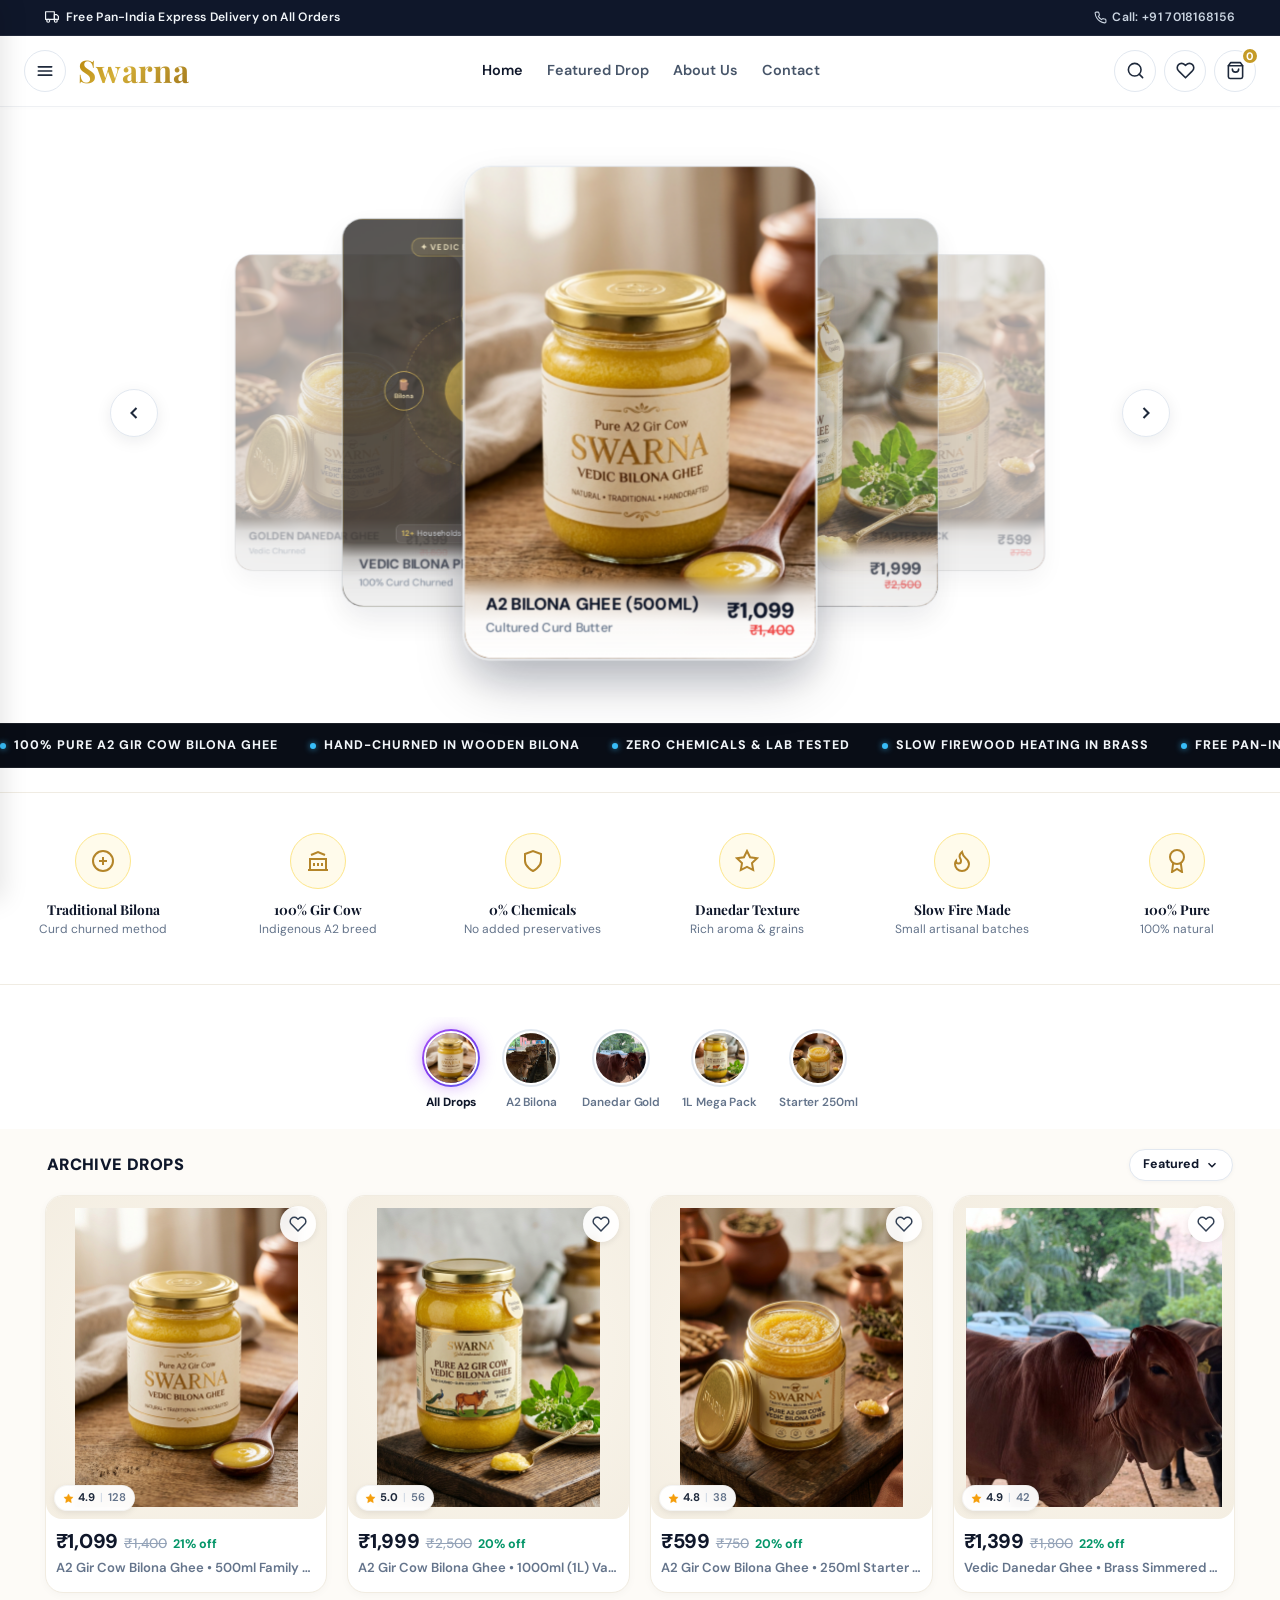
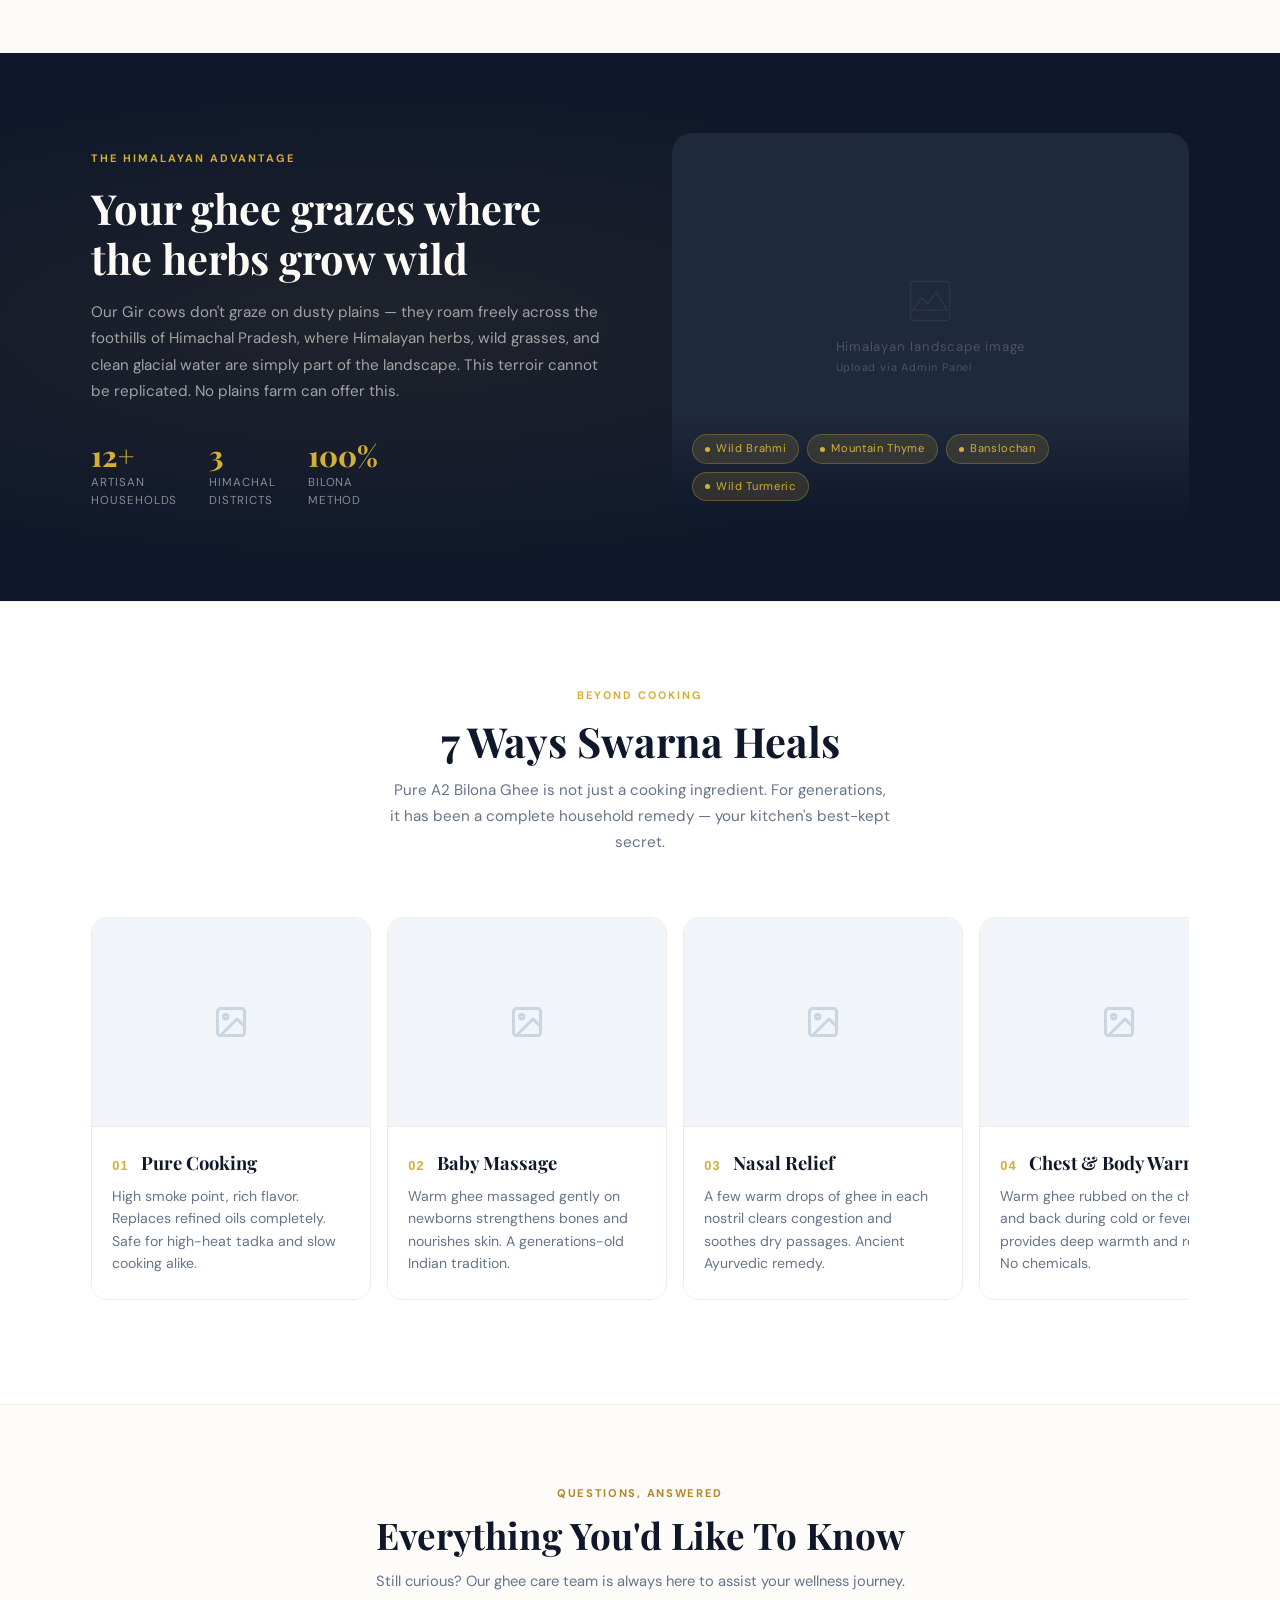
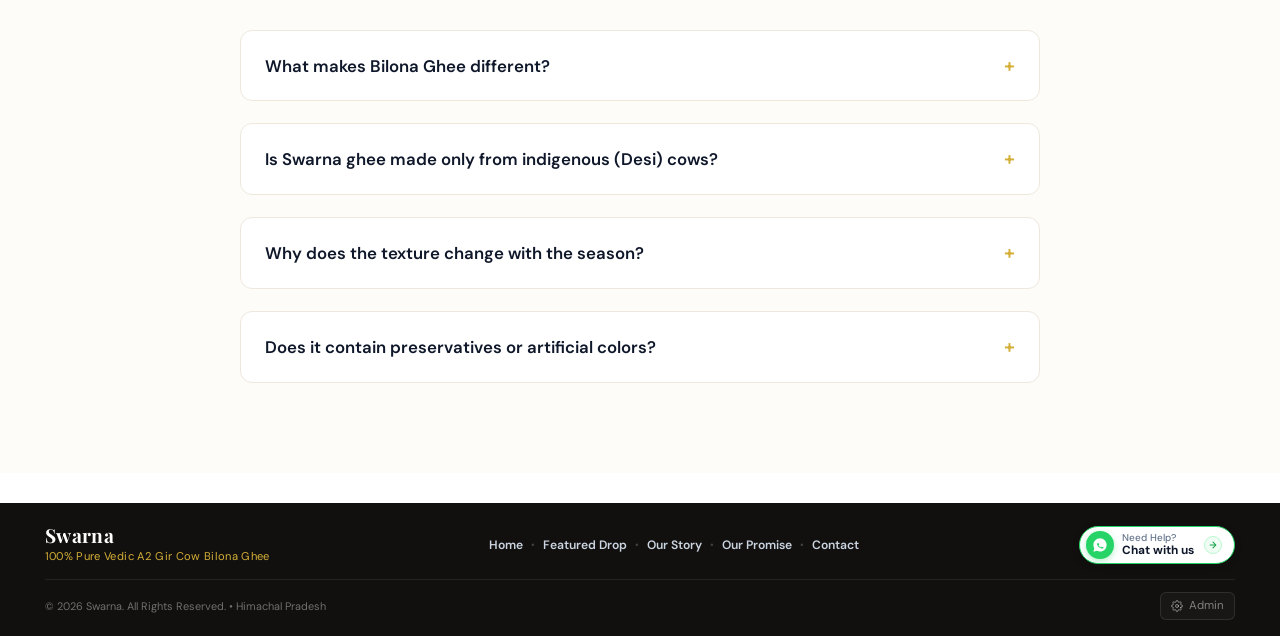
==== commit c6ad7250: "Fix main page products display with static fallback and resilient fetch" ====
--- a/index.html
+++ b/index.html
@@ -214,8 +214,120 @@
         </div>
       </div>
 
-      <div class="modern-product-grid" id="dynamic-product-grid">
-        <!-- Products will be injected here via API -->
+            <div class="modern-product-grid" id="dynamic-product-grid">
+        
+        <!-- 500ml Product Card -->
+        <div class="m-product-card" onclick="location.href='product.html?size=500ml'">
+          <div class="m-card-image-wrap">
+            <button class="m-wishlist-btn" aria-label="Add to wishlist" onclick="event.stopPropagation(); alert('Pure Swarna A2 Ghee added to your favorites!');">
+              <svg width="18" height="18" viewBox="0 0 24 24" fill="none" stroke="currentColor" stroke-width="2" stroke-linecap="round" stroke-linejoin="round">
+                <path d="M20.84 4.61a5.5 5.5 0 0 0-7.78 0L12 5.67l-1.06-1.06a5.5 5.5 0 0 0-7.78 7.78l1.06 1.06L12 21.23l7.78-7.78 1.06-1.06a5.5 5.5 0 0 0 0-7.78z"></path>
+              </svg>
+            </button>
+            <img src="./images/swarna-500ml.jpg" alt="A2 Gir Cow Bilona Ghee 500ml" class="m-card-img" />
+            <div class="m-card-bottom-badges">
+              <div class="m-rating-pill">
+                <svg width="11" height="11" viewBox="0 0 24 24" fill="#f59e0b" stroke="#f59e0b"><polygon points="12 2 15.09 8.26 22 9.27 17 14.14 18.18 21.02 12 17.77 5.82 21.02 7 14.14 2 9.27 8.91 8.26 12 2"></polygon></svg>
+                <span class="m-rate-score">4.9</span>
+                <span class="m-divider">|</span>
+                <span class="m-rate-count">128</span>
+              </div>
+            </div>
+          </div>
+          <div class="m-card-details">
+            <div class="m-price-line">
+              <span class="m-current-price">₹1,099</span>
+              <span class="m-orig-price">₹1,400</span>
+              <span class="m-discount-tag">21% off</span>
+            </div>
+            <div class="m-card-title">A2 Gir Cow Bilona Ghee &bull; 500ml Family Jar</div>
+          </div>
+        </div>
+
+        <!-- 1000ml (1L) Product Card -->
+        <div class="m-product-card" onclick="location.href='product.html?size=1000ml'">
+          <div class="m-card-image-wrap">
+            <button class="m-wishlist-btn" aria-label="Add to wishlist" onclick="event.stopPropagation(); alert('Pure Swarna A2 Ghee added to your favorites!');">
+              <svg width="18" height="18" viewBox="0 0 24 24" fill="none" stroke="currentColor" stroke-width="2" stroke-linecap="round" stroke-linejoin="round">
+                <path d="M20.84 4.61a5.5 5.5 0 0 0-7.78 0L12 5.67l-1.06-1.06a5.5 5.5 0 0 0-7.78 7.78l1.06 1.06L12 21.23l7.78-7.78 1.06-1.06a5.5 5.5 0 0 0 0-7.78z"></path>
+              </svg>
+            </button>
+            <img src="./images/swarna-1000ml.jpg" alt="A2 Gir Cow Bilona Ghee 1000ml" class="m-card-img" />
+            <div class="m-card-bottom-badges">
+              <div class="m-rating-pill">
+                <svg width="11" height="11" viewBox="0 0 24 24" fill="#f59e0b" stroke="#f59e0b"><polygon points="12 2 15.09 8.26 22 9.27 17 14.14 18.18 21.02 12 17.77 5.82 21.02 7 14.14 2 9.27 8.91 8.26 12 2"></polygon></svg>
+                <span class="m-rate-score">5.0</span>
+                <span class="m-divider">|</span>
+                <span class="m-rate-count">56</span>
+              </div>
+            </div>
+          </div>
+          <div class="m-card-details">
+            <div class="m-price-line">
+              <span class="m-current-price">₹1,999</span>
+              <span class="m-orig-price">₹2,500</span>
+              <span class="m-discount-tag">20% off</span>
+            </div>
+            <div class="m-card-title">A2 Gir Cow Bilona Ghee &bull; 1000ml (1L) Value Pack</div>
+          </div>
+        </div>
+
+        <!-- 250ml Starter Product Card -->
+        <div class="m-product-card" onclick="location.href='product.html?size=250ml'">
+          <div class="m-card-image-wrap">
+            <button class="m-wishlist-btn" aria-label="Add to wishlist" onclick="event.stopPropagation(); alert('Pure Swarna A2 Ghee added to your favorites!');">
+              <svg width="18" height="18" viewBox="0 0 24 24" fill="none" stroke="currentColor" stroke-width="2" stroke-linecap="round" stroke-linejoin="round">
+                <path d="M20.84 4.61a5.5 5.5 0 0 0-7.78 0L12 5.67l-1.06-1.06a5.5 5.5 0 0 0-7.78 7.78l1.06 1.06L12 21.23l7.78-7.78 1.06-1.06a5.5 5.5 0 0 0 0-7.78z"></path>
+              </svg>
+            </button>
+            <img src="./images/swarna-250ml.jpg" alt="A2 Gir Cow Bilona Ghee 250ml" class="m-card-img" />
+            <div class="m-card-bottom-badges">
+              <div class="m-rating-pill">
+                <svg width="11" height="11" viewBox="0 0 24 24" fill="#f59e0b" stroke="#f59e0b"><polygon points="12 2 15.09 8.26 22 9.27 17 14.14 18.18 21.02 12 17.77 5.82 21.02 7 14.14 2 9.27 8.91 8.26 12 2"></polygon></svg>
+                <span class="m-rate-score">4.8</span>
+                <span class="m-divider">|</span>
+                <span class="m-rate-count">38</span>
+              </div>
+            </div>
+          </div>
+          <div class="m-card-details">
+            <div class="m-price-line">
+              <span class="m-current-price">₹599</span>
+              <span class="m-orig-price">₹750</span>
+              <span class="m-discount-tag">20% off</span>
+            </div>
+            <div class="m-card-title">A2 Gir Cow Bilona Ghee &bull; 250ml Starter Jar</div>
+          </div>
+        </div>
+
+        <!-- Vedic Danedar Ghee Card -->
+        <div class="m-product-card" onclick="location.href='product.html?size=500ml'">
+          <div class="m-card-image-wrap">
+            <button class="m-wishlist-btn" aria-label="Add to wishlist" onclick="event.stopPropagation(); alert('Pure Swarna A2 Ghee added to your favorites!');">
+              <svg width="18" height="18" viewBox="0 0 24 24" fill="none" stroke="currentColor" stroke-width="2" stroke-linecap="round" stroke-linejoin="round">
+                <path d="M20.84 4.61a5.5 5.5 0 0 0-7.78 0L12 5.67l-1.06-1.06a5.5 5.5 0 0 0-7.78 7.78l1.06 1.06L12 21.23l7.78-7.78 1.06-1.06a5.5 5.5 0 0 0 0-7.78z"></path>
+              </svg>
+            </button>
+            <img src="./images/golden-ghee.jpg" alt="Vedic Danedar Ghee" class="m-card-img" style="object-fit: cover;" />
+            <div class="m-card-bottom-badges">
+              <div class="m-rating-pill">
+                <svg width="11" height="11" viewBox="0 0 24 24" fill="#f59e0b" stroke="#f59e0b"><polygon points="12 2 15.09 8.26 22 9.27 17 14.14 18.18 21.02 12 17.77 5.82 21.02 7 14.14 2 9.27 8.91 8.26 12 2"></polygon></svg>
+                <span class="m-rate-score">4.9</span>
+                <span class="m-divider">|</span>
+                <span class="m-rate-count">42</span>
+              </div>
+            </div>
+          </div>
+          <div class="m-card-details">
+            <div class="m-price-line">
+              <span class="m-current-price">₹1,399</span>
+              <span class="m-orig-price">₹1,800</span>
+              <span class="m-discount-tag">22% off</span>
+            </div>
+            <div class="m-card-title">Vedic Danedar Ghee &bull; Brass Simmered 500ml</div>
+          </div>
+        </div>
+
       </div>
     </div>
   </section>
@@ -580,8 +692,9 @@
     const savedLang = localStorage.getItem('swarna-lang') || 'en';
     if (savedLang === 'hi') setLanguage('hi');
 
-    // ── Load dynamic data from products.json ──────────────────────────
-    fetch('/api/products').then(r => r.json()).then(data => {
+        // ── Load dynamic data (API or products.json fallback) ──
+    const fetchSource = () => fetch('/api/products').catch(() => fetch('products.json'));
+    fetchSource().then(r => r.json()).then(data => {
       const s = data.settings || {};
       if (s.maker_households) {
         const el = document.getElementById('stat-households');
@@ -591,7 +704,6 @@
         const el = document.getElementById('stat-districts');
         if (el) el.textContent = s.maker_districts;
       }
-      // Load himalayan image if uploaded
       if (data.media && data.media.himalayan_image) {
         const wrap = document.getElementById('himalayan-img-wrap');
         const placeholder = document.getElementById('himalayan-placeholder');
@@ -601,16 +713,14 @@
           img.style.cssText = 'width:100%;height:100%;object-fit:cover;position:absolute;inset:0;z-index:1;';
           placeholder.style.display = 'none';
           wrap.insertBefore(img, wrap.firstChild);
-          
-          // Ensure herbs stay on top
           const herbs = wrap.querySelector('.himalayan-herbs');
           if (herbs) herbs.style.zIndex = '2';
         }
       }
 
-      // Populate Product Grid
+      // Re-populate Product Grid dynamically if products returned
       const grid = document.getElementById('dynamic-product-grid');
-      if (grid && data.products) {
+      if (grid && data.products && data.products.length > 0) {
         const productsHTML = data.products
           .filter(p => p.visible !== false)
           .map(p => {
@@ -619,13 +729,21 @@
             return `
             <div class="m-product-card" onclick="location.href='${p.link || 'product.html'}'">
               <div class="m-card-image-wrap">
-                <button class="m-wishlist-btn" aria-label="Add to wishlist" onclick="event.stopPropagation(); alert('Added to Saved Vault!');">
+                <button class="m-wishlist-btn" aria-label="Add to wishlist" onclick="event.stopPropagation(); alert('Pure Swarna A2 Ghee added to your favorites!');">
                   <svg width="18" height="18" viewBox="0 0 24 24" fill="none" stroke="currentColor" stroke-width="2" stroke-linecap="round" stroke-linejoin="round">
                     <path d="M20.84 4.61a5.5 5.5 0 0 0-7.78 0L12 5.67l-1.06-1.06a5.5 5.5 0 0 0-7.78 7.78l1.06 1.06L12 21.23l7.78-7.78 1.06-1.06a5.5 5.5 0 0 0 0-7.78z"></path>
                   </svg>
                 </button>
                 <img src="${p.image || ''}" alt="${p.title}" class="m-card-img" />
+                <div class="m-card-bottom-badges">
+                  <div class="m-rating-pill">
+                    <svg width="11" height="11" viewBox="0 0 24 24" fill="#f59e0b" stroke="#f59e0b"><polygon points="12 2 15.09 8.26 22 9.27 17 14.14 18.18 21.02 12 17.77 5.82 21.02 7 14.14 2 9.27 8.91 8.26 12 2"></polygon></svg>
+                    <span class="m-rate-score">${(p.rating || 4.9).toFixed(1)}</span>
+                    <span class="m-divider">|</span>
+                    <span class="m-rate-count">${p.reviews || 48}</span>
+                  </div>
                 </div>
+              </div>
               <div class="m-card-details">
                 <div class="m-price-line">
                   <span class="m-current-price">₹${p.price.toLocaleString()}</span>
